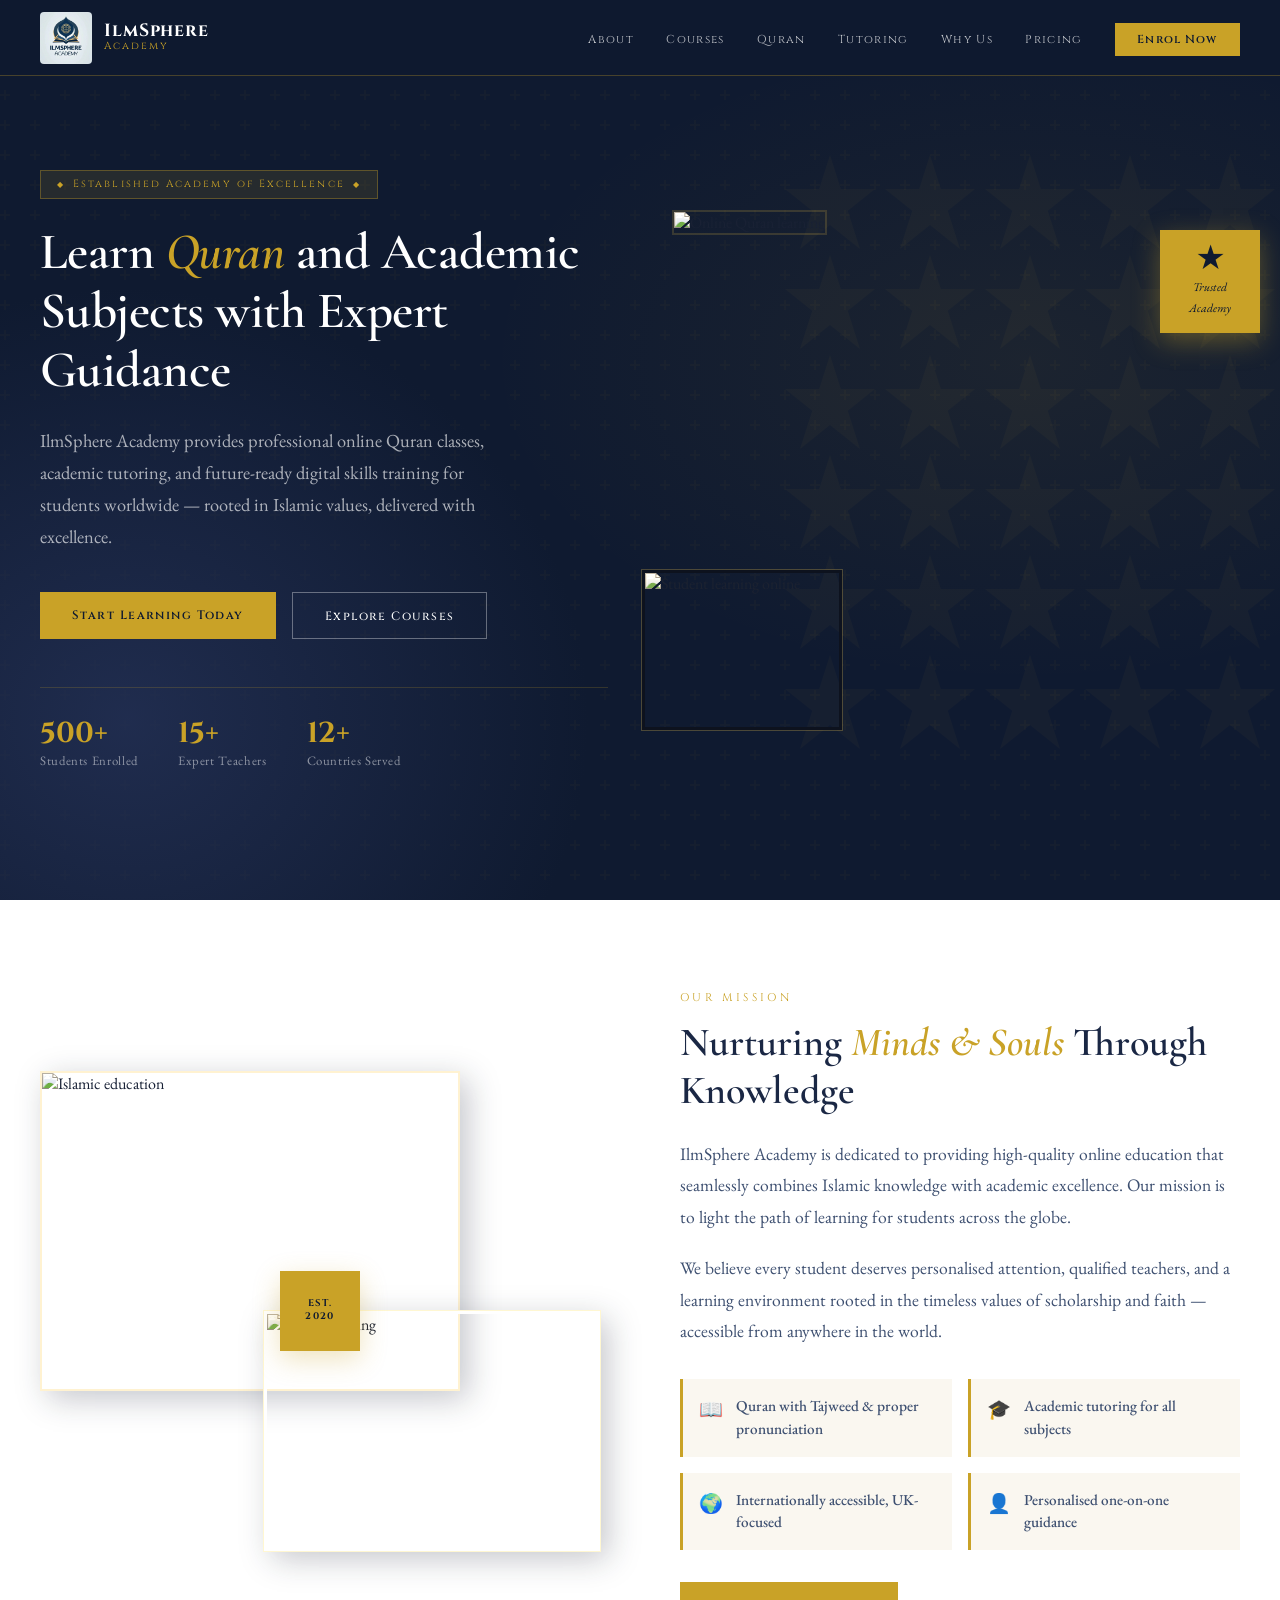
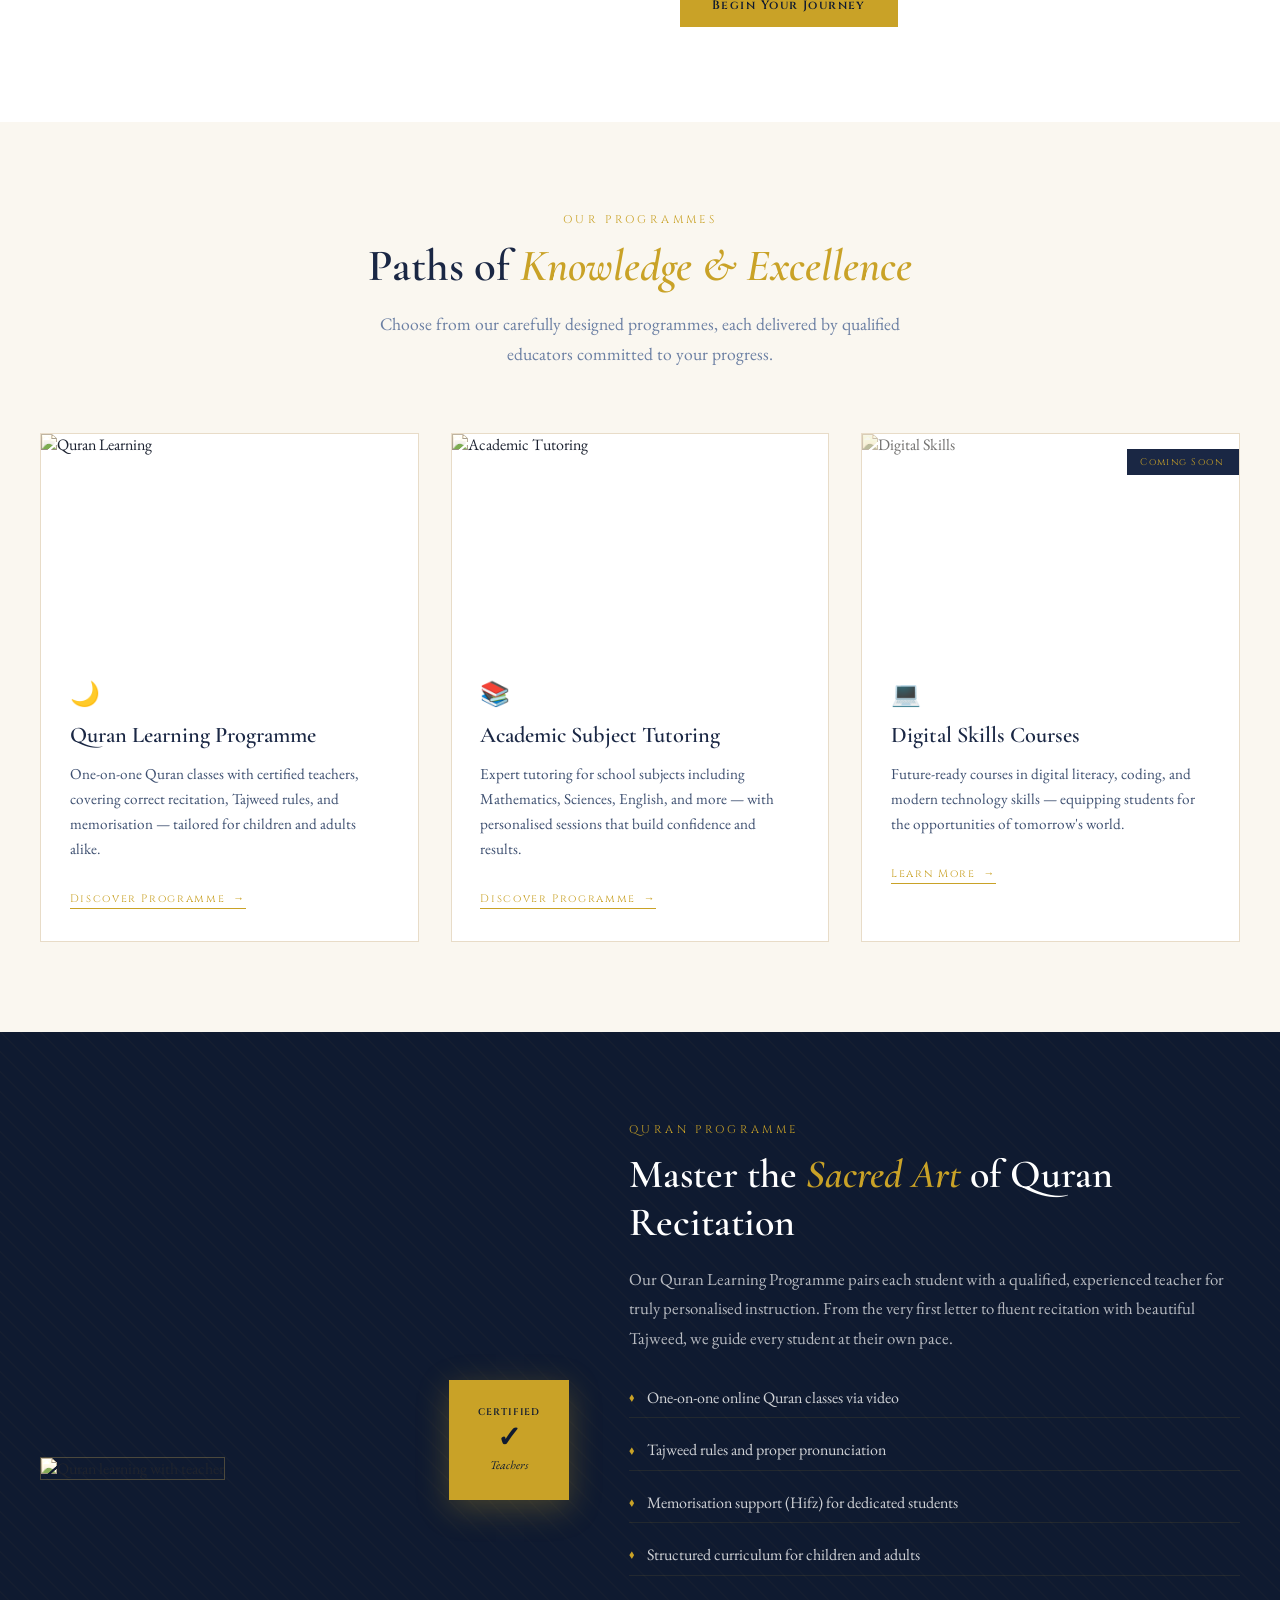
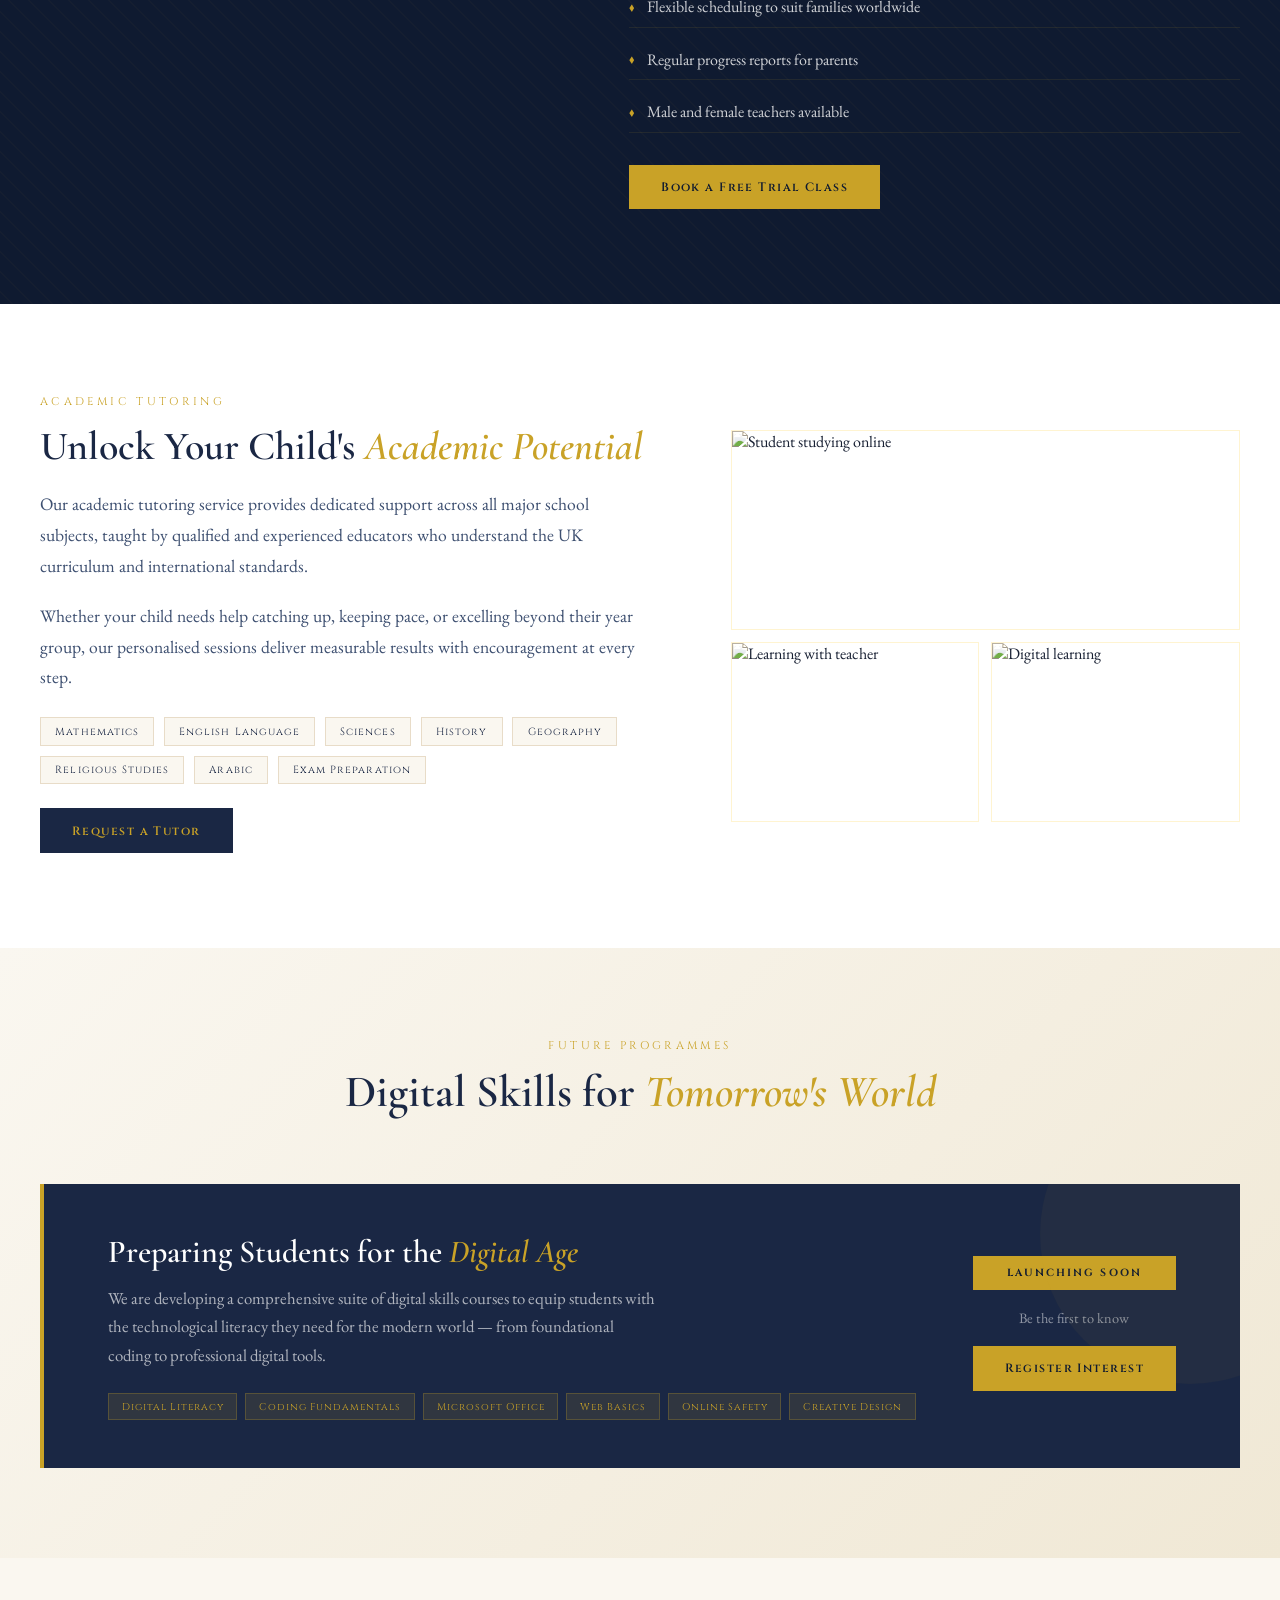
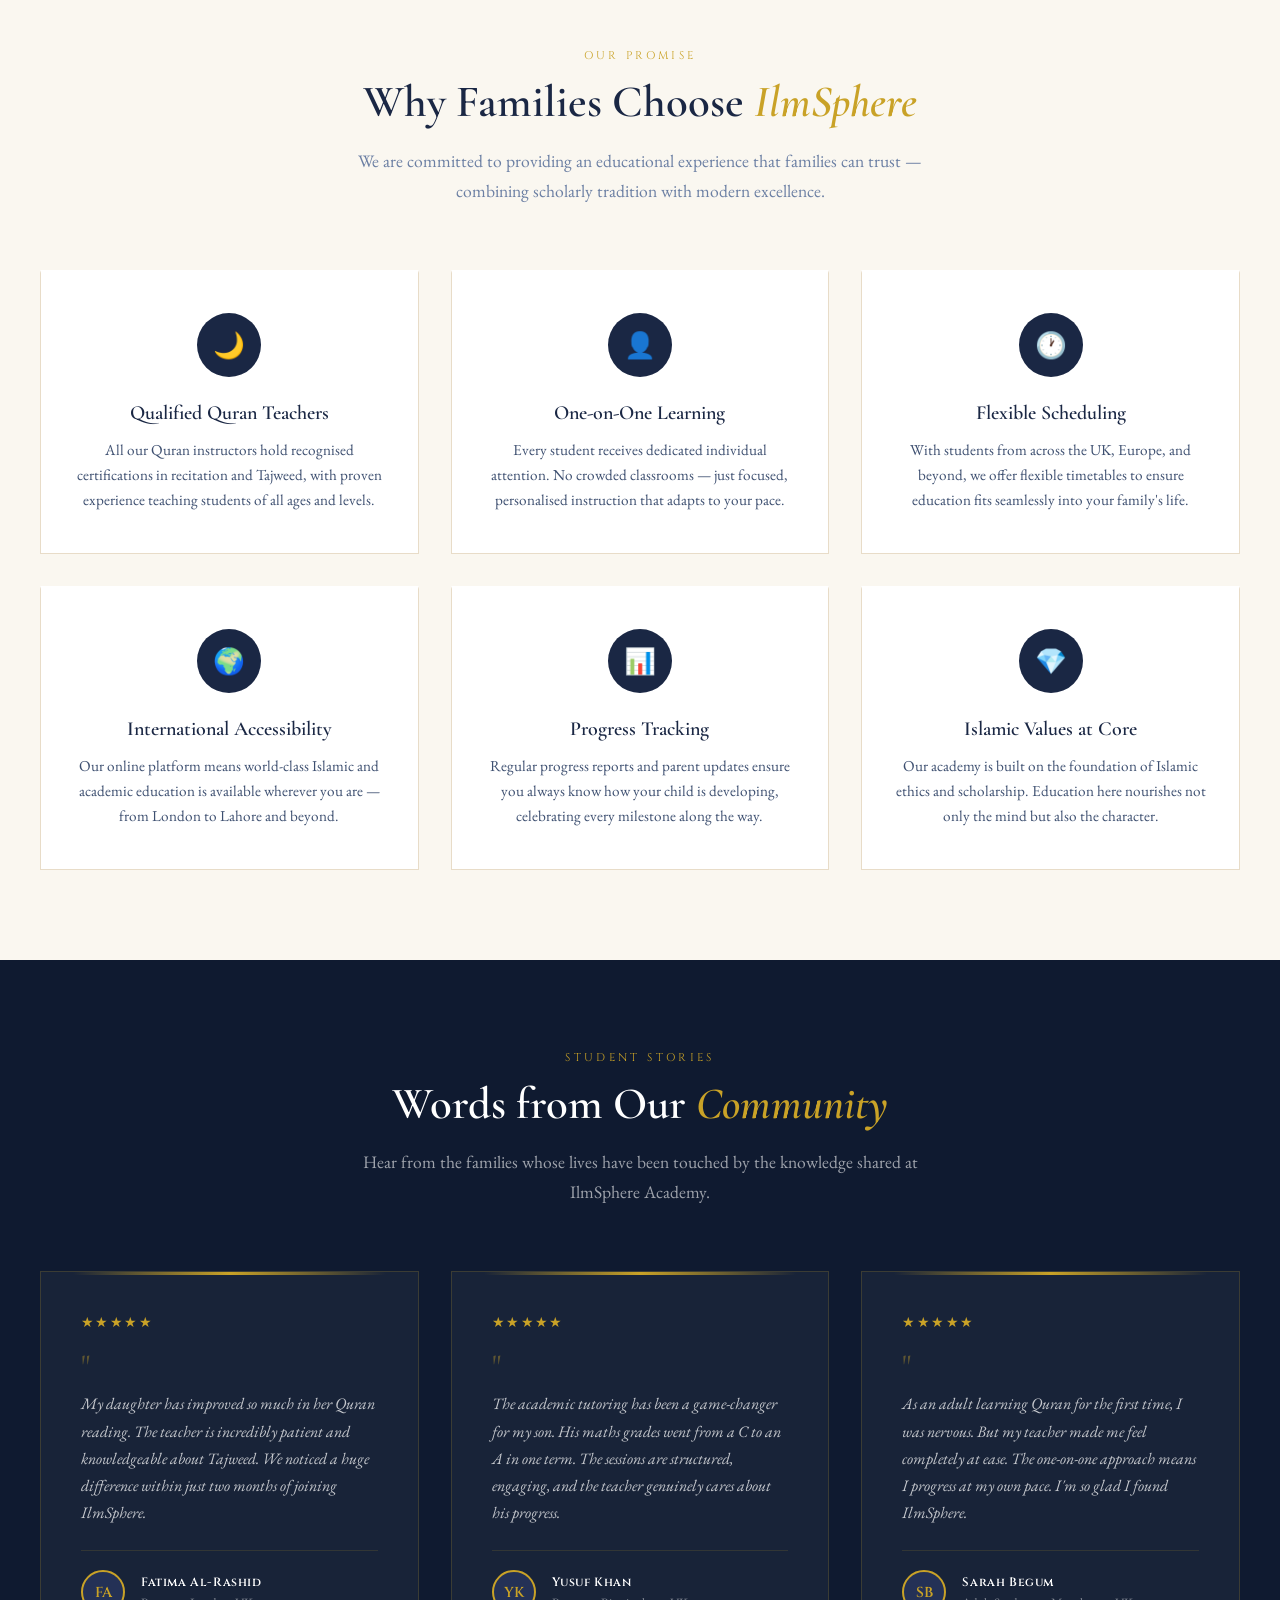
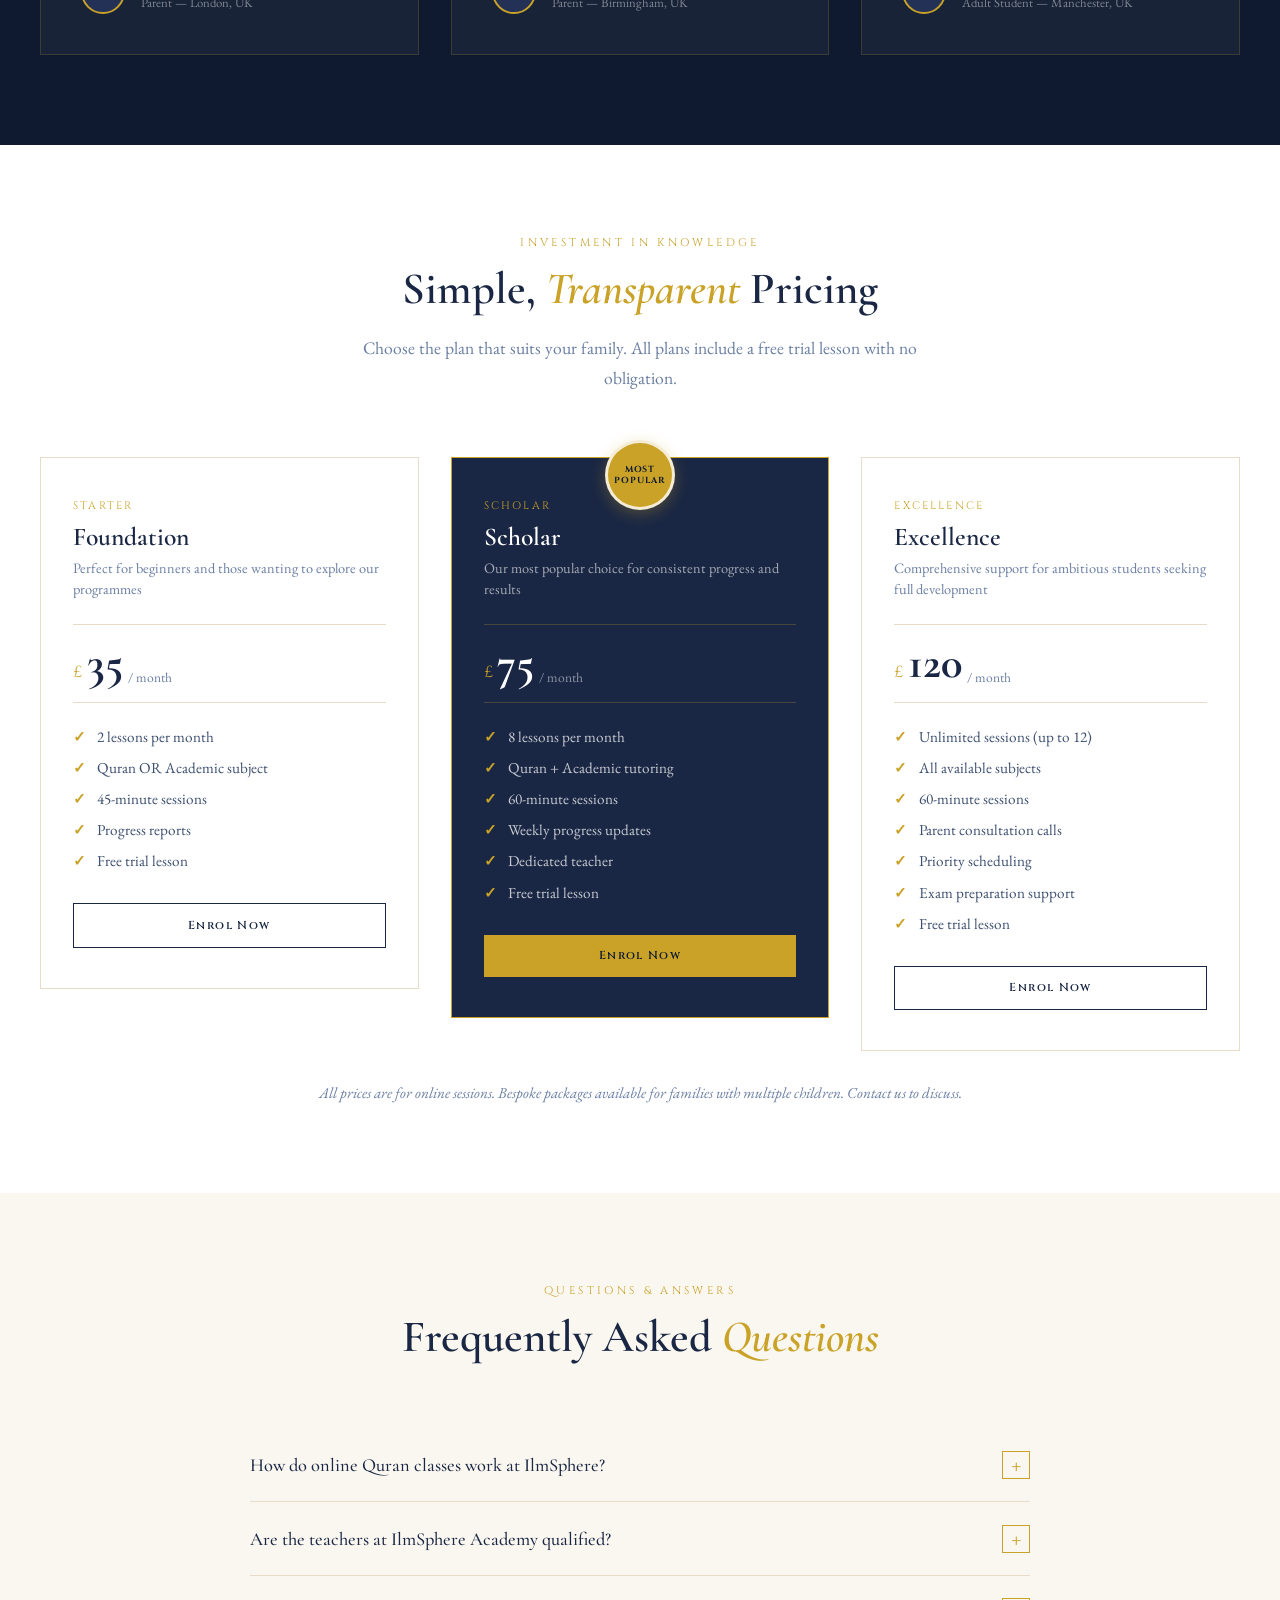
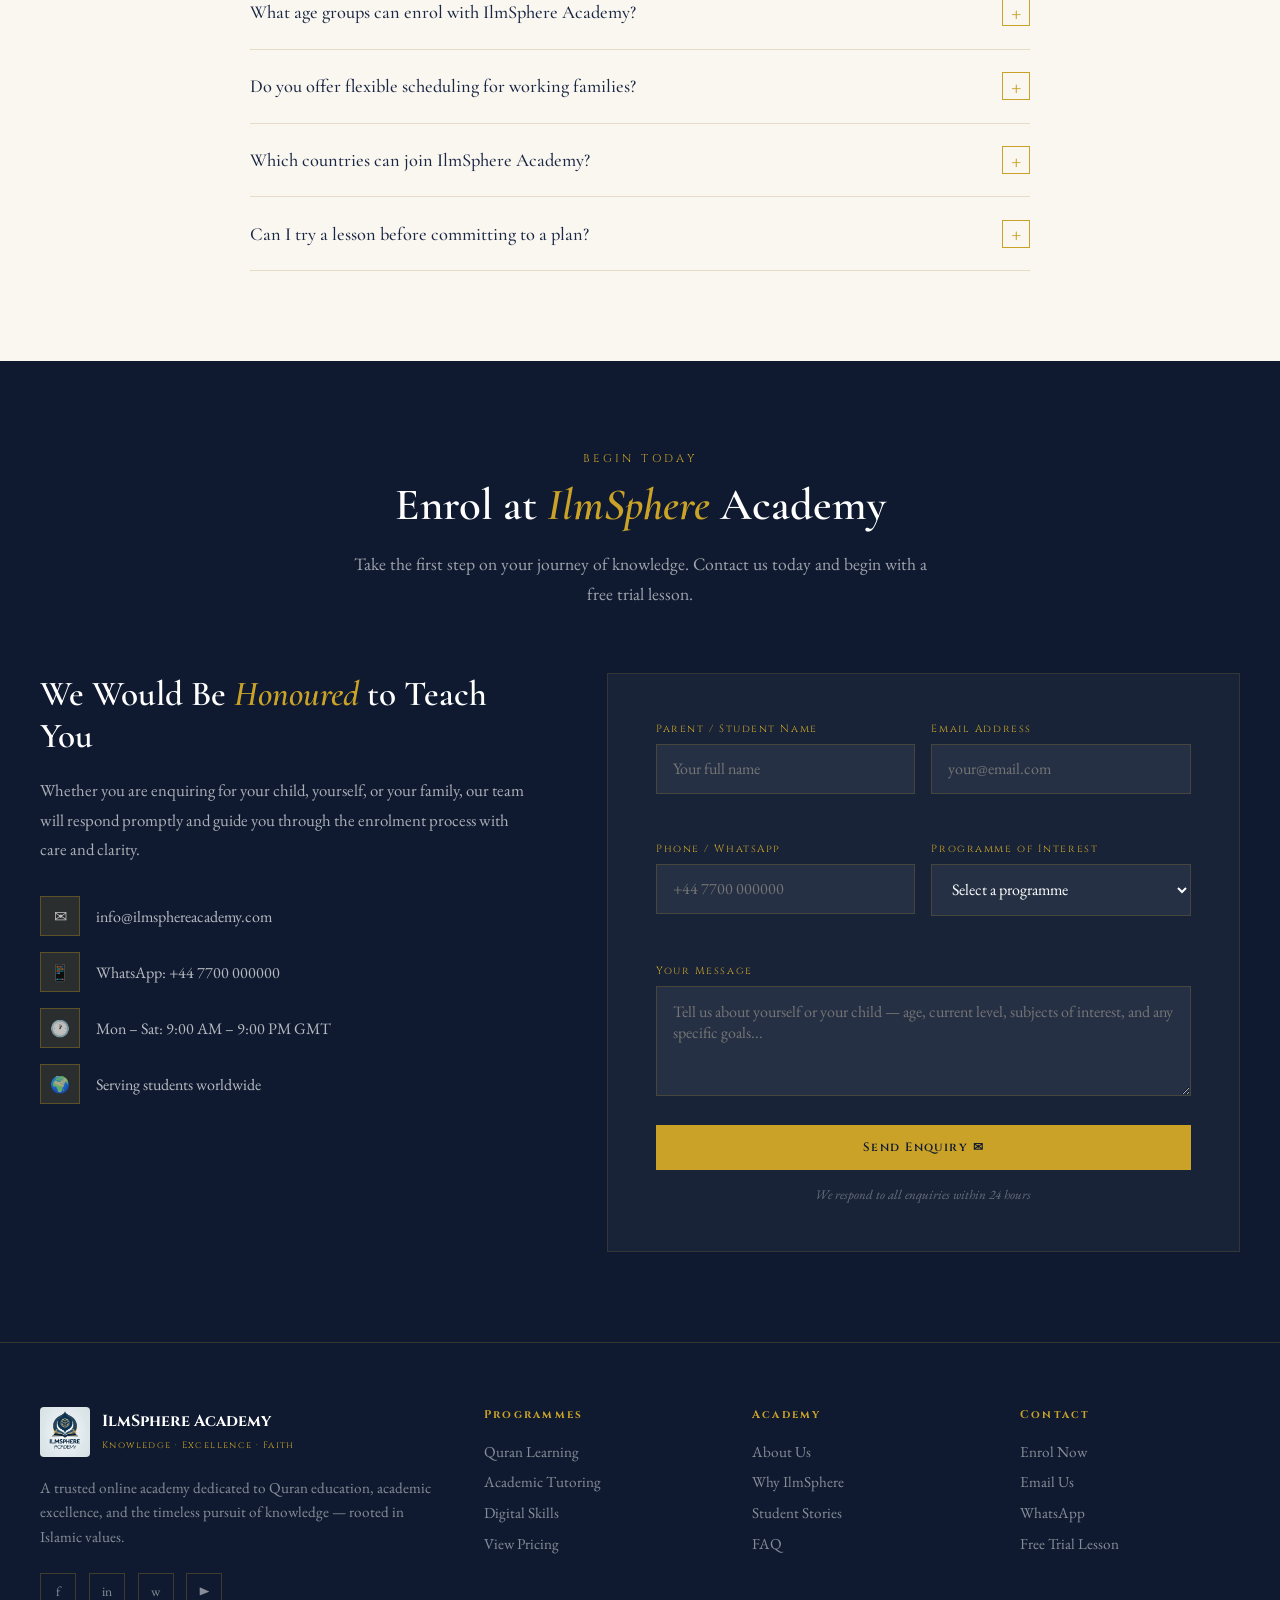
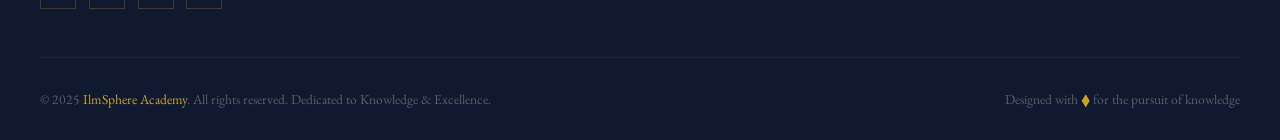
==== index.html @ 6cee6117 "Add files via upload" ====
<!DOCTYPE html>
<html lang="en">
<head>
<meta charset="UTF-8">
<meta name="viewport" content="width=device-width, initial-scale=1.0">
<title>IlmSphere Academy - Learn Quran & Academic Subjects Online</title>
<link rel="preconnect" href="https://fonts.googleapis.com">
<link href="https://fonts.googleapis.com/css2?family=Cormorant+Garamond:ital,wght@0,300;0,400;0,500;0,600;0,700;1,400;1,600&family=Cinzel:wght@400;500;600;700;900&family=EB+Garamond:ital,wght@0,400;0,500;0,600;1,400&display=swap" rel="stylesheet">
<style>
  :root {
    --navy: #1a2744;
    --navy-deep: #0f1a30;
    --navy-mid: #243156;
    --gold: #c9a227;
    --gold-light: #e8c84a;
    --gold-pale: #f5e9c0;
    --cream: #faf7f0;
    --cream-dark: #f0e8d5;
    --parchment: #e8dcc8;
    --text-dark: #1a2744;
    --text-mid: #3d4f70;
    --text-light: #6b7fa3;
    --white: #ffffff;
    --shadow-gold: rgba(201, 162, 39, 0.3);
    --shadow-navy: rgba(26, 39, 68, 0.25);
  }

  * { margin: 0; padding: 0; box-sizing: border-box; }

  html { scroll-behavior: smooth; }

  body {
    font-family: 'EB Garamond', Georgia, serif;
    background: var(--cream);
    color: var(--text-dark);
    overflow-x: hidden;
  }

  /* ===== ORNAMENTAL DIVIDERS ===== */
  .ornament {
    text-align: center;
    color: var(--gold);
    font-size: 1.4rem;
    letter-spacing: 0.5rem;
    margin: 1rem 0;
    opacity: 0.8;
  }
  .ornament::before, .ornament::after {
    content: '';
    display: inline-block;
    width: 60px;
    height: 1px;
    background: var(--gold);
    vertical-align: middle;
    margin: 0 1rem;
    opacity: 0.6;
  }

  .section-divider {
    width: 100%;
    height: 2px;
    background: linear-gradient(90deg, transparent, var(--gold), transparent);
    margin: 0;
  }

  /* ===== NAVIGATION ===== */
  nav {
    position: fixed;
    top: 0; left: 0; right: 0;
    z-index: 1000;
    background: rgba(15, 26, 48, 0.97);
    backdrop-filter: blur(12px);
    border-bottom: 1px solid rgba(201, 162, 39, 0.3);
    padding: 0 2rem;
    transition: all 0.3s ease;
  }

  .nav-inner {
    max-width: 1200px;
    margin: 0 auto;
    display: flex;
    align-items: center;
    justify-content: space-between;
    height: 75px;
  }

  .nav-logo {
    display: flex;
    align-items: center;
    gap: 12px;
    text-decoration: none;
  }

  .nav-logo img {
    height: 52px;
    width: 52px;
    object-fit: contain;
    border-radius: 4px;
  }

  .nav-logo-text {
    display: flex;
    flex-direction: column;
    line-height: 1.1;
  }

  .nav-logo-text .brand-name {
    font-family: 'Cinzel', serif;
    font-weight: 700;
    font-size: 1.1rem;
    color: var(--white);
    letter-spacing: 0.05em;
  }

  .nav-logo-text .brand-sub {
    font-family: 'Cinzel', serif;
    font-size: 0.65rem;
    color: var(--gold);
    letter-spacing: 0.2em;
    font-weight: 400;
  }

  .nav-links {
    display: flex;
    align-items: center;
    gap: 2rem;
    list-style: none;
  }

  .nav-links a {
    font-family: 'Cinzel', serif;
    font-size: 0.72rem;
    letter-spacing: 0.12em;
    color: rgba(255,255,255,0.75);
    text-decoration: none;
    transition: color 0.3s;
    font-weight: 400;
  }

  .nav-links a:hover { color: var(--gold); }

  .nav-cta {
    background: var(--gold) !important;
    color: var(--navy-deep) !important;
    padding: 0.55rem 1.4rem !important;
    font-weight: 600 !important;
    letter-spacing: 0.1em !important;
    transition: background 0.3s, transform 0.2s !important;
  }
  .nav-cta:hover { background: var(--gold-light) !important; transform: translateY(-1px); }

  .hamburger {
    display: none;
    flex-direction: column;
    cursor: pointer;
    gap: 5px;
  }
  .hamburger span {
    display: block;
    width: 24px;
    height: 2px;
    background: var(--gold);
    transition: all 0.3s;
  }

  /* ===== HERO ===== */
  #hero {
    min-height: 100vh;
    background: var(--navy-deep);
    display: flex;
    align-items: center;
    position: relative;
    overflow: hidden;
    padding: 100px 2rem 60px;
  }

  .hero-bg {
    position: absolute;
    inset: 0;
    background:
      radial-gradient(ellipse 70% 60% at 80% 40%, rgba(201,162,39,0.07) 0%, transparent 60%),
      radial-gradient(ellipse 60% 80% at 10% 80%, rgba(36,49,86,0.8) 0%, transparent 60%),
      url("data:image/svg+xml,%3Csvg width='60' height='60' viewBox='0 0 60 60' xmlns='http://www.w3.org/2000/svg'%3E%3Cg fill='none' fill-rule='evenodd'%3E%3Cg fill='%23c9a227' fill-opacity='0.03'%3E%3Cpath d='M36 34v-4h-2v4h-4v2h4v4h2v-4h4v-2h-4zm0-30V0h-2v4h-4v2h4v4h2V6h4V4h-4zM6 34v-4H4v4H0v2h4v4h2v-4h4v-2H6zM6 4V0H4v4H0v2h4v4h2V6h4V4H6z'/%3E%3C/g%3E%3C/g%3E%3C/svg%3E");
  }

  /* Islamic geometric pattern overlay */
  .hero-pattern {
    position: absolute;
    right: -100px;
    top: 50%;
    transform: translateY(-50%);
    width: 600px;
    height: 600px;
    opacity: 0.04;
    background-image: url("data:image/svg+xml,%3Csvg xmlns='http://www.w3.org/2000/svg' viewBox='0 0 200 200'%3E%3Cpolygon fill='%23c9a227' points='100,10 40,198 190,78 10,78 160,198'/%3E%3C/svg%3E");
    background-size: 100px 100px;
  }

  .hero-content {
    max-width: 1200px;
    margin: 0 auto;
    position: relative;
    z-index: 2;
    display: grid;
    grid-template-columns: 1fr 1fr;
    gap: 4rem;
    align-items: center;
    width: 100%;
  }

  .hero-text {}

  .hero-badge {
    display: inline-flex;
    align-items: center;
    gap: 0.5rem;
    background: rgba(201, 162, 39, 0.12);
    border: 1px solid rgba(201, 162, 39, 0.35);
    padding: 0.4rem 1rem;
    margin-bottom: 1.5rem;
    font-family: 'Cinzel', serif;
    font-size: 0.65rem;
    letter-spacing: 0.2em;
    color: var(--gold);
  }

  .hero-badge::before { content: '◆'; font-size: 0.5rem; }
  .hero-badge::after { content: '◆'; font-size: 0.5rem; }

  .hero-title {
    font-family: 'Cormorant Garamond', serif;
    font-size: clamp(2.5rem, 4vw, 4rem);
    font-weight: 600;
    color: var(--white);
    line-height: 1.15;
    margin-bottom: 1.5rem;
    letter-spacing: -0.01em;
  }

  .hero-title em {
    font-style: italic;
    color: var(--gold);
  }

  .hero-subtitle {
    font-size: 1.15rem;
    color: rgba(255,255,255,0.65);
    line-height: 1.75;
    margin-bottom: 2.5rem;
    max-width: 480px;
    font-weight: 400;
  }

  .hero-actions {
    display: flex;
    gap: 1rem;
    flex-wrap: wrap;
  }

  .btn-primary {
    background: var(--gold);
    color: var(--navy-deep);
    padding: 0.9rem 2rem;
    font-family: 'Cinzel', serif;
    font-size: 0.75rem;
    font-weight: 600;
    letter-spacing: 0.12em;
    border: none;
    cursor: pointer;
    text-decoration: none;
    display: inline-block;
    transition: all 0.3s;
    position: relative;
    overflow: hidden;
  }

  .btn-primary::before {
    content: '';
    position: absolute;
    inset: 0;
    background: linear-gradient(135deg, rgba(255,255,255,0.2), transparent);
    opacity: 0;
    transition: opacity 0.3s;
  }

  .btn-primary:hover { background: var(--gold-light); transform: translateY(-2px); box-shadow: 0 8px 25px rgba(201,162,39,0.4); }
  .btn-primary:hover::before { opacity: 1; }

  .btn-secondary {
    background: transparent;
    color: var(--white);
    padding: 0.9rem 2rem;
    font-family: 'Cinzel', serif;
    font-size: 0.75rem;
    font-weight: 500;
    letter-spacing: 0.12em;
    border: 1px solid rgba(255,255,255,0.35);
    cursor: pointer;
    text-decoration: none;
    display: inline-block;
    transition: all 0.3s;
  }

  .btn-secondary:hover {
    border-color: var(--gold);
    color: var(--gold);
    transform: translateY(-2px);
  }

  .hero-stats {
    display: flex;
    gap: 2.5rem;
    margin-top: 3rem;
    padding-top: 2rem;
    border-top: 1px solid rgba(201,162,39,0.2);
  }

  .stat { text-align: left; }
  .stat-num {
    font-family: 'Cinzel', serif;
    font-size: 1.8rem;
    font-weight: 700;
    color: var(--gold);
    display: block;
    line-height: 1;
  }
  .stat-label {
    font-size: 0.8rem;
    color: rgba(255,255,255,0.5);
    letter-spacing: 0.05em;
    margin-top: 0.3rem;
  }

  .hero-visual {
    position: relative;
    height: 520px;
  }

  .hero-img-main {
    width: 100%;
    height: 380px;
    object-fit: cover;
    filter: sepia(30%) contrast(1.1);
    transition: filter 0.5s;
    border: 2px solid rgba(201,162,39,0.2);
  }

  .hero-img-main:hover { filter: sepia(0%) contrast(1.1); }

  .hero-img-float {
    position: absolute;
    bottom: 0;
    left: -30px;
    width: 200px;
    height: 160px;
    object-fit: cover;
    filter: sepia(40%) contrast(1.1);
    transition: filter 0.5s;
    border: 3px solid var(--navy-deep);
    outline: 1px solid rgba(201,162,39,0.3);
  }

  .hero-img-float:hover { filter: sepia(0%) contrast(1.1); }

  .hero-card-badge {
    position: absolute;
    top: 20px;
    right: -20px;
    background: var(--gold);
    color: var(--navy-deep);
    padding: 1rem;
    text-align: center;
    width: 100px;
    box-shadow: 0 8px 25px rgba(201,162,39,0.4);
  }

  .hero-card-badge .badge-num {
    font-family: 'Cinzel', serif;
    font-size: 1.8rem;
    font-weight: 700;
    display: block;
    line-height: 1;
  }

  .hero-card-badge .badge-text {
    font-family: 'EB Garamond', serif;
    font-size: 0.75rem;
    font-style: italic;
  }

  /* ===== SECTIONS GENERAL ===== */
  section { padding: 90px 2rem; }

  .container { max-width: 1200px; margin: 0 auto; }

  .section-header {
    text-align: center;
    margin-bottom: 4rem;
  }

  .section-eyebrow {
    font-family: 'Cinzel', serif;
    font-size: 0.7rem;
    letter-spacing: 0.3em;
    color: var(--gold);
    text-transform: uppercase;
    display: block;
    margin-bottom: 0.8rem;
  }

  .section-title {
    font-family: 'Cormorant Garamond', serif;
    font-size: clamp(2rem, 3.5vw, 3rem);
    font-weight: 600;
    color: var(--navy);
    line-height: 1.2;
    margin-bottom: 1rem;
  }

  .section-title em { font-style: italic; color: var(--gold); }

  .section-subtitle {
    font-size: 1.1rem;
    color: var(--text-light);
    max-width: 580px;
    margin: 0 auto;
    line-height: 1.7;
  }

  /* ===== ABOUT ===== */
  #about { background: var(--white); }

  .about-grid {
    display: grid;
    grid-template-columns: 1fr 1fr;
    gap: 5rem;
    align-items: center;
  }

  .about-img-stack { position: relative; height: 480px; }

  .about-img-1 {
    position: absolute;
    top: 0; left: 0;
    width: 75%;
    height: 320px;
    object-fit: cover;
    filter: sepia(25%) contrast(1.1);
    transition: filter 0.5s;
    border: 2px solid var(--parchment);
    box-shadow: 8px 8px 30px var(--shadow-navy);
  }

  .about-img-1:hover { filter: sepia(0%) contrast(1.1); }

  .about-img-2 {
    position: absolute;
    bottom: 0; right: 0;
    width: 60%;
    height: 240px;
    object-fit: cover;
    filter: sepia(35%) contrast(1.1);
    transition: filter 0.5s;
    border: 3px solid var(--white);
    outline: 1px solid var(--parchment);
    box-shadow: 8px 8px 30px var(--shadow-navy);
  }

  .about-img-2:hover { filter: sepia(0%) contrast(1.1); }

  .about-ornament {
    position: absolute;
    top: 50%;
    left: 50%;
    transform: translate(-50%, -50%);
    width: 80px;
    height: 80px;
    background: var(--gold);
    display: flex;
    align-items: center;
    justify-content: center;
    font-family: 'Cinzel', serif;
    font-size: 0.6rem;
    letter-spacing: 0.15em;
    color: var(--navy-deep);
    font-weight: 700;
    text-align: center;
    box-shadow: 0 8px 25px var(--shadow-gold);
    z-index: 2;
    padding: 1rem;
    line-height: 1.3;
  }

  .about-text {}

  .about-text h2 {
    font-family: 'Cormorant Garamond', serif;
    font-size: 2.5rem;
    font-weight: 600;
    color: var(--navy);
    line-height: 1.2;
    margin-bottom: 1.5rem;
  }

  .about-text h2 em { font-style: italic; color: var(--gold); }

  .about-text p {
    font-size: 1.1rem;
    color: var(--text-mid);
    line-height: 1.8;
    margin-bottom: 1.2rem;
  }

  .about-features {
    margin: 2rem 0;
    display: grid;
    grid-template-columns: 1fr 1fr;
    gap: 1rem;
  }

  .about-feature {
    display: flex;
    align-items: flex-start;
    gap: 0.8rem;
    padding: 1rem;
    background: var(--cream);
    border-left: 3px solid var(--gold);
  }

  .about-feature-icon {
    font-size: 1.2rem;
    flex-shrink: 0;
    margin-top: 2px;
  }

  .about-feature-text {
    font-size: 0.95rem;
    color: var(--text-mid);
    line-height: 1.5;
    font-weight: 500;
  }

  /* ===== COURSES ===== */
  #courses { background: var(--cream); }

  .courses-grid {
    display: grid;
    grid-template-columns: repeat(3, 1fr);
    gap: 2rem;
  }

  .course-card {
    background: var(--white);
    border: 1px solid var(--parchment);
    overflow: hidden;
    transition: transform 0.3s, box-shadow 0.3s;
    position: relative;
  }

  .course-card:hover {
    transform: translateY(-6px);
    box-shadow: 0 20px 50px var(--shadow-navy);
  }

  .course-img-wrap {
    height: 220px;
    overflow: hidden;
    position: relative;
  }

  .course-img-wrap img {
    width: 100%;
    height: 100%;
    object-fit: cover;
    filter: sepia(40%) contrast(1.1);
    transition: filter 0.5s, transform 0.5s;
  }

  .course-card:hover .course-img-wrap img {
    filter: sepia(0%) contrast(1.1);
    transform: scale(1.05);
  }

  /* Arch-top effect */
  .course-img-wrap::after {
    content: '';
    position: absolute;
    bottom: 0; left: 0; right: 0;
    height: 40px;
    background: var(--white);
    clip-path: ellipse(55% 100% at 50% 100%);
  }

  .course-card.coming-soon .course-img-wrap img { filter: sepia(80%) contrast(0.9) opacity(0.7); }

  .coming-soon-tag {
    position: absolute;
    top: 15px;
    right: 0;
    background: var(--navy);
    color: var(--gold);
    font-family: 'Cinzel', serif;
    font-size: 0.6rem;
    letter-spacing: 0.15em;
    padding: 0.4rem 1rem 0.4rem 0.8rem;
    z-index: 5;
  }

  .course-body {
    padding: 1.5rem 1.8rem 2rem;
  }

  .course-icon {
    font-size: 1.5rem;
    margin-bottom: 0.8rem;
    display: block;
  }

  .course-title {
    font-family: 'Cormorant Garamond', serif;
    font-size: 1.4rem;
    font-weight: 600;
    color: var(--navy);
    margin-bottom: 0.8rem;
    line-height: 1.2;
  }

  .course-desc {
    font-size: 0.95rem;
    color: var(--text-mid);
    line-height: 1.65;
    margin-bottom: 1.5rem;
  }

  .course-link {
    font-family: 'Cinzel', serif;
    font-size: 0.68rem;
    letter-spacing: 0.15em;
    color: var(--gold);
    text-decoration: none;
    display: inline-flex;
    align-items: center;
    gap: 0.5rem;
    border-bottom: 1px solid var(--gold);
    padding-bottom: 2px;
    transition: gap 0.3s;
  }

  .course-link:hover { gap: 0.8rem; }
  .course-link::after { content: '→'; }

  /* ===== QURAN PROGRAM ===== */
  #quran { background: var(--navy-deep); position: relative; overflow: hidden; }

  .quran-bg-pattern {
    position: absolute;
    inset: 0;
    opacity: 0.03;
    background-image: repeating-linear-gradient(
      45deg,
      var(--gold) 0,
      var(--gold) 1px,
      transparent 0,
      transparent 50%
    );
    background-size: 20px 20px;
  }

  .quran-grid {
    display: grid;
    grid-template-columns: 1fr 1.2fr;
    gap: 5rem;
    align-items: center;
    position: relative;
    z-index: 2;
  }

  .quran-visual { position: relative; }

  .quran-img {
    width: 100%;
    height: 420px;
    object-fit: cover;
    filter: sepia(50%) contrast(1.1);
    transition: filter 0.5s;
    border: 1px solid rgba(201,162,39,0.3);
  }

  .quran-img:hover { filter: sepia(0%) contrast(1.1); }

  .quran-badge-wrap {
    position: absolute;
    bottom: -20px;
    right: -20px;
    background: var(--gold);
    width: 120px;
    height: 120px;
    display: flex;
    flex-direction: column;
    align-items: center;
    justify-content: center;
    text-align: center;
    padding: 1rem;
    box-shadow: 0 8px 30px var(--shadow-gold);
  }

  .quran-badge-wrap .qb-top {
    font-family: 'Cinzel', serif;
    font-size: 0.6rem;
    letter-spacing: 0.1em;
    color: var(--navy-deep);
    font-weight: 600;
  }

  .quran-badge-wrap .qb-main {
    font-family: 'Cormorant Garamond', serif;
    font-size: 1.8rem;
    font-weight: 700;
    color: var(--navy-deep);
    line-height: 1;
    margin: 0.3rem 0;
  }

  .quran-badge-wrap .qb-bot {
    font-family: 'EB Garamond', serif;
    font-size: 0.75rem;
    color: var(--navy-deep);
    font-style: italic;
  }

  .quran-text {}

  .quran-text .section-eyebrow { text-align: left; }

  .quran-text h2 {
    font-family: 'Cormorant Garamond', serif;
    font-size: 2.5rem;
    font-weight: 600;
    color: var(--white);
    line-height: 1.2;
    margin-bottom: 1.2rem;
  }

  .quran-text h2 em { font-style: italic; color: var(--gold); }

  .quran-text p {
    color: rgba(255,255,255,0.7);
    font-size: 1.05rem;
    line-height: 1.75;
    margin-bottom: 1.5rem;
  }

  .quran-features {
    list-style: none;
    margin: 1.5rem 0 2rem;
    display: grid;
    gap: 0.7rem;
  }

  .quran-features li {
    color: rgba(255,255,255,0.8);
    font-size: 1rem;
    display: flex;
    align-items: center;
    gap: 0.8rem;
    padding: 0.6rem 0;
    border-bottom: 1px solid rgba(201,162,39,0.1);
  }

  .quran-features li::before {
    content: '◆';
    color: var(--gold);
    font-size: 0.5rem;
    flex-shrink: 0;
  }

  /* ===== ACADEMIC ===== */
  #academic { background: var(--white); }

  .academic-grid {
    display: grid;
    grid-template-columns: 1.2fr 1fr;
    gap: 5rem;
    align-items: center;
  }

  .academic-text {}

  .academic-text h2 {
    font-family: 'Cormorant Garamond', serif;
    font-size: 2.5rem;
    font-weight: 600;
    color: var(--navy);
    line-height: 1.2;
    margin-bottom: 1.2rem;
  }

  .academic-text h2 em { color: var(--gold); font-style: italic; }

  .academic-text p {
    color: var(--text-mid);
    font-size: 1.1rem;
    line-height: 1.75;
    margin-bottom: 1.2rem;
  }

  .academic-subjects {
    display: flex;
    flex-wrap: wrap;
    gap: 0.6rem;
    margin: 1.5rem 0;
  }

  .subject-tag {
    background: var(--cream);
    border: 1px solid var(--parchment);
    color: var(--navy);
    font-family: 'Cinzel', serif;
    font-size: 0.65rem;
    letter-spacing: 0.1em;
    padding: 0.4rem 0.9rem;
    transition: all 0.3s;
    cursor: default;
  }

  .subject-tag:hover {
    background: var(--navy);
    color: var(--gold);
    border-color: var(--navy);
  }

  .academic-visual { position: relative; }

  .academic-img-grid {
    display: grid;
    grid-template-columns: 1fr 1fr;
    gap: 12px;
  }

  .academic-img-grid img {
    width: 100%;
    height: 180px;
    object-fit: cover;
    filter: sepia(30%) contrast(1.1);
    transition: filter 0.5s;
    border: 1px solid var(--parchment);
  }

  .academic-img-grid img:hover { filter: sepia(0%) contrast(1.1); }
  .academic-img-grid img:first-child { grid-column: 1 / -1; height: 200px; }

  /* ===== DIGITAL SKILLS ===== */
  #digital {
    background: linear-gradient(135deg, var(--cream) 0%, var(--cream-dark) 100%);
    position: relative;
  }

  .digital-banner {
    background: var(--navy);
    padding: 3rem 4rem;
    display: grid;
    grid-template-columns: 1fr auto;
    gap: 3rem;
    align-items: center;
    border-left: 4px solid var(--gold);
    position: relative;
    overflow: hidden;
  }

  .digital-banner::before {
    content: '';
    position: absolute;
    right: -100px;
    top: -100px;
    width: 300px;
    height: 300px;
    border-radius: 50%;
    background: rgba(201,162,39,0.05);
  }

  .digital-banner h3 {
    font-family: 'Cormorant Garamond', serif;
    font-size: 2rem;
    font-weight: 600;
    color: var(--white);
    margin-bottom: 0.8rem;
  }

  .digital-banner h3 em { color: var(--gold); font-style: italic; }

  .digital-banner p {
    color: rgba(255,255,255,0.65);
    font-size: 1.05rem;
    line-height: 1.7;
    max-width: 550px;
  }

  .digital-skills-list {
    display: flex;
    flex-wrap: wrap;
    gap: 0.5rem;
    margin-top: 1.5rem;
  }

  .digital-skill {
    background: rgba(201,162,39,0.12);
    border: 1px solid rgba(201,162,39,0.25);
    color: var(--gold);
    font-family: 'Cinzel', serif;
    font-size: 0.62rem;
    letter-spacing: 0.1em;
    padding: 0.35rem 0.8rem;
  }

  .digital-cta { flex-shrink: 0; text-align: center; }

  .coming-badge {
    display: inline-block;
    background: var(--gold);
    color: var(--navy-deep);
    font-family: 'Cinzel', serif;
    font-size: 0.65rem;
    font-weight: 700;
    letter-spacing: 0.2em;
    padding: 0.6rem 1.5rem;
    margin-bottom: 1rem;
    display: block;
    animation: pulse-badge 2s ease-in-out infinite;
  }

  @keyframes pulse-badge {
    0%, 100% { opacity: 1; }
    50% { opacity: 0.7; }
  }

  /* ===== WHY CHOOSE US ===== */
  #why { background: var(--cream); }

  .why-grid {
    display: grid;
    grid-template-columns: repeat(3, 1fr);
    gap: 2rem;
    margin-top: 1rem;
  }

  .why-card {
    background: var(--white);
    padding: 2.5rem 2rem;
    border: 1px solid var(--parchment);
    border-top: 3px solid transparent;
    transition: all 0.3s;
    text-align: center;
  }

  .why-card:hover {
    border-top-color: var(--gold);
    transform: translateY(-4px);
    box-shadow: 0 15px 40px var(--shadow-navy);
  }

  .why-icon {
    width: 64px;
    height: 64px;
    background: var(--navy);
    border-radius: 50%;
    display: flex;
    align-items: center;
    justify-content: center;
    font-size: 1.6rem;
    margin: 0 auto 1.5rem;
    transition: background 0.3s;
  }

  .why-card:hover .why-icon { background: var(--gold); }

  .why-title {
    font-family: 'Cormorant Garamond', serif;
    font-size: 1.25rem;
    font-weight: 600;
    color: var(--navy);
    margin-bottom: 0.8rem;
  }

  .why-desc {
    font-size: 0.95rem;
    color: var(--text-mid);
    line-height: 1.65;
  }

  /* ===== TESTIMONIALS ===== */
  #testimonials { background: var(--navy-deep); }

  .testimonials-grid {
    display: grid;
    grid-template-columns: repeat(3, 1fr);
    gap: 2rem;
  }

  .testimonial-card {
    background: rgba(255,255,255,0.04);
    border: 1px solid rgba(201,162,39,0.2);
    padding: 2.5rem;
    position: relative;
    transition: all 0.3s;
  }

  .testimonial-card:hover {
    background: rgba(255,255,255,0.07);
    border-color: rgba(201,162,39,0.4);
    transform: translateY(-4px);
  }

  /* Certificate-style top border */
  .testimonial-card::before {
    content: '';
    position: absolute;
    top: 0; left: 2rem; right: 2rem;
    height: 3px;
    background: linear-gradient(90deg, transparent, var(--gold), transparent);
  }

  .testimonial-stars {
    color: var(--gold);
    font-size: 0.9rem;
    letter-spacing: 0.1em;
    margin-bottom: 1.2rem;
  }

  .testimonial-quote {
    font-size: 2rem;
    color: var(--gold);
    opacity: 0.4;
    font-family: 'Cormorant Garamond', serif;
    line-height: 1;
    margin-bottom: 0.5rem;
  }

  .testimonial-text {
    font-size: 1rem;
    color: rgba(255,255,255,0.75);
    line-height: 1.7;
    margin-bottom: 1.5rem;
    font-style: italic;
  }

  .testimonial-author {
    display: flex;
    align-items: center;
    gap: 1rem;
    padding-top: 1.2rem;
    border-top: 1px solid rgba(201,162,39,0.15);
  }

  .author-avatar {
    width: 44px;
    height: 44px;
    border-radius: 50%;
    background: var(--navy-mid);
    border: 2px solid var(--gold);
    display: flex;
    align-items: center;
    justify-content: center;
    font-family: 'Cinzel', serif;
    font-size: 0.9rem;
    font-weight: 600;
    color: var(--gold);
    flex-shrink: 0;
  }

  .author-info {}

  .author-name {
    font-family: 'Cinzel', serif;
    font-size: 0.75rem;
    font-weight: 600;
    color: var(--white);
    letter-spacing: 0.05em;
  }

  .author-detail {
    font-size: 0.8rem;
    color: rgba(255,255,255,0.45);
    margin-top: 0.2rem;
  }

  /* ===== PRICING ===== */
  #pricing { background: var(--white); }

  .pricing-grid {
    display: grid;
    grid-template-columns: repeat(3, 1fr);
    gap: 2rem;
    align-items: start;
  }

  .pricing-card {
    border: 1px solid var(--parchment);
    padding: 2.5rem 2rem;
    position: relative;
    transition: all 0.3s;
  }

  .pricing-card:hover {
    transform: translateY(-5px);
    box-shadow: 0 20px 50px var(--shadow-navy);
  }

  .pricing-card.featured {
    background: var(--navy);
    border-color: var(--gold);
    transform: scale(1.03);
  }

  .pricing-card.featured:hover { transform: scale(1.03) translateY(-5px); }

  .wax-seal {
    position: absolute;
    top: -18px;
    left: 50%;
    transform: translateX(-50%);
    width: 70px;
    height: 70px;
    background: var(--gold);
    border-radius: 50%;
    display: flex;
    flex-direction: column;
    align-items: center;
    justify-content: center;
    box-shadow: 0 4px 15px var(--shadow-gold);
    font-family: 'Cinzel', serif;
    font-size: 0.55rem;
    font-weight: 700;
    letter-spacing: 0.1em;
    color: var(--navy-deep);
    text-align: center;
    line-height: 1.2;
    border: 3px solid rgba(255,255,255,0.8);
  }

  .plan-tier {
    font-family: 'Cinzel', serif;
    font-size: 0.68rem;
    letter-spacing: 0.2em;
    color: var(--gold);
    margin-bottom: 0.5rem;
  }

  .pricing-card.featured .plan-tier { color: var(--gold); }

  .plan-name {
    font-family: 'Cormorant Garamond', serif;
    font-size: 1.6rem;
    font-weight: 600;
    color: var(--navy);
    margin-bottom: 0.3rem;
  }

  .pricing-card.featured .plan-name { color: var(--white); }

  .plan-desc {
    font-size: 0.9rem;
    color: var(--text-light);
    margin-bottom: 1.5rem;
    line-height: 1.5;
  }

  .pricing-card.featured .plan-desc { color: rgba(255,255,255,0.6); }

  .plan-price {
    display: flex;
    align-items: baseline;
    gap: 0.3rem;
    margin-bottom: 1.5rem;
    padding: 1rem 0;
    border-top: 1px solid var(--parchment);
    border-bottom: 1px solid var(--parchment);
  }

  .pricing-card.featured .plan-price { border-color: rgba(201,162,39,0.25); }

  .price-currency {
    font-family: 'Cinzel', serif;
    font-size: 1rem;
    color: var(--gold);
  }

  .price-amount {
    font-family: 'Cormorant Garamond', serif;
    font-size: 2.8rem;
    font-weight: 700;
    color: var(--navy);
    line-height: 1;
  }

  .pricing-card.featured .price-amount { color: var(--white); }

  .price-period {
    font-size: 0.85rem;
    color: var(--text-light);
    align-self: flex-end;
  }

  .pricing-card.featured .price-period { color: rgba(255,255,255,0.5); }

  .plan-features {
    list-style: none;
    margin-bottom: 2rem;
    display: grid;
    gap: 0.7rem;
  }

  .plan-features li {
    font-size: 0.95rem;
    color: var(--text-mid);
    display: flex;
    align-items: center;
    gap: 0.7rem;
  }

  .pricing-card.featured .plan-features li { color: rgba(255,255,255,0.75); }

  .plan-features li::before {
    content: '✓';
    color: var(--gold);
    font-weight: 700;
    flex-shrink: 0;
  }

  .btn-plan {
    width: 100%;
    text-align: center;
    padding: 0.85rem;
    font-family: 'Cinzel', serif;
    font-size: 0.72rem;
    font-weight: 600;
    letter-spacing: 0.12em;
    text-decoration: none;
    display: block;
    transition: all 0.3s;
    cursor: pointer;
    border: none;
  }

  .btn-plan-outline {
    background: transparent;
    border: 1px solid var(--navy);
    color: var(--navy);
  }

  .btn-plan-outline:hover {
    background: var(--navy);
    color: var(--gold);
  }

  .btn-plan-gold {
    background: var(--gold);
    color: var(--navy-deep);
  }

  .btn-plan-gold:hover {
    background: var(--gold-light);
    transform: translateY(-2px);
    box-shadow: 0 6px 20px var(--shadow-gold);
  }

  /* ===== FAQ ===== */
  #faq { background: var(--cream); }

  .faq-container { max-width: 780px; margin: 0 auto; }

  .faq-item {
    border-bottom: 1px solid var(--parchment);
    overflow: hidden;
  }

  .faq-question {
    display: flex;
    justify-content: space-between;
    align-items: center;
    padding: 1.4rem 0;
    cursor: pointer;
    gap: 1rem;
    transition: color 0.3s;
  }

  .faq-question:hover .faq-q-text { color: var(--gold); }

  .faq-q-text {
    font-family: 'Cormorant Garamond', serif;
    font-size: 1.15rem;
    font-weight: 500;
    color: var(--navy);
    transition: color 0.3s;
  }

  .faq-icon {
    width: 28px;
    height: 28px;
    border: 1px solid var(--gold);
    display: flex;
    align-items: center;
    justify-content: center;
    flex-shrink: 0;
    color: var(--gold);
    font-size: 1.1rem;
    font-weight: 300;
    transition: transform 0.3s, background 0.3s;
  }

  .faq-item.open .faq-icon {
    transform: rotate(45deg);
    background: var(--gold);
    color: var(--navy-deep);
  }

  .faq-answer {
    max-height: 0;
    overflow: hidden;
    transition: max-height 0.4s ease, padding 0.3s;
  }

  .faq-item.open .faq-answer { max-height: 300px; padding-bottom: 1.2rem; }

  .faq-answer p {
    color: var(--text-mid);
    font-size: 1rem;
    line-height: 1.75;
  }

  /* ===== CONTACT ===== */
  #contact { background: var(--navy-deep); }

  .contact-grid {
    display: grid;
    grid-template-columns: 1fr 1.3fr;
    gap: 5rem;
    align-items: start;
  }

  .contact-info {}

  .contact-info h2 {
    font-family: 'Cormorant Garamond', serif;
    font-size: 2.2rem;
    font-weight: 600;
    color: var(--white);
    line-height: 1.2;
    margin-bottom: 1.2rem;
  }

  .contact-info h2 em { color: var(--gold); font-style: italic; }

  .contact-info p {
    color: rgba(255,255,255,0.65);
    font-size: 1.05rem;
    line-height: 1.75;
    margin-bottom: 2rem;
  }

  .contact-details {
    list-style: none;
    display: grid;
    gap: 1rem;
  }

  .contact-detail {
    display: flex;
    align-items: center;
    gap: 1rem;
    color: rgba(255,255,255,0.7);
    font-size: 1rem;
  }

  .contact-detail-icon {
    width: 40px;
    height: 40px;
    background: rgba(201,162,39,0.15);
    border: 1px solid rgba(201,162,39,0.3);
    display: flex;
    align-items: center;
    justify-content: center;
    font-size: 1rem;
    flex-shrink: 0;
  }

  .contact-form { background: rgba(255,255,255,0.04); padding: 3rem; border: 1px solid rgba(201,162,39,0.15); }

  .form-row { margin-bottom: 1.5rem; }

  .form-row label {
    display: block;
    font-family: 'Cinzel', serif;
    font-size: 0.65rem;
    letter-spacing: 0.15em;
    color: var(--gold);
    margin-bottom: 0.5rem;
  }

  .form-row input,
  .form-row select,
  .form-row textarea {
    width: 100%;
    background: rgba(255,255,255,0.06);
    border: 1px solid rgba(201,162,39,0.2);
    padding: 0.85rem 1rem;
    color: var(--white);
    font-family: 'EB Garamond', serif;
    font-size: 1rem;
    outline: none;
    transition: border-color 0.3s;
  }

  .form-row input:focus,
  .form-row select:focus,
  .form-row textarea:focus { border-color: var(--gold); }

  .form-row textarea { height: 110px; resize: vertical; }

  .form-row select option { background: var(--navy); color: var(--white); }

  .form-grid { display: grid; grid-template-columns: 1fr 1fr; gap: 1rem; margin-bottom: 1.5rem; }

  /* ===== FOOTER ===== */
  footer {
    background: var(--navy-deep);
    border-top: 1px solid rgba(201,162,39,0.2);
    padding: 4rem 2rem 2rem;
  }

  .footer-grid {
    max-width: 1200px;
    margin: 0 auto;
    display: grid;
    grid-template-columns: 1.8fr 1fr 1fr 1fr;
    gap: 3rem;
    padding-bottom: 3rem;
    border-bottom: 1px solid rgba(201,162,39,0.1);
    margin-bottom: 2rem;
  }

  .footer-brand {}

  .footer-logo {
    display: flex;
    align-items: center;
    gap: 12px;
    text-decoration: none;
    margin-bottom: 1.2rem;
  }

  .footer-logo img {
    height: 50px;
    width: 50px;
    object-fit: contain;
    border-radius: 4px;
  }

  .footer-logo-text .brand-name {
    font-family: 'Cinzel', serif;
    font-weight: 700;
    font-size: 1rem;
    color: var(--white);
    display: block;
  }

  .footer-logo-text .brand-sub {
    font-family: 'Cinzel', serif;
    font-size: 0.58rem;
    color: var(--gold);
    letter-spacing: 0.15em;
  }

  .footer-tagline {
    color: rgba(255,255,255,0.5);
    font-size: 0.95rem;
    line-height: 1.6;
    margin-bottom: 1.5rem;
  }

  .social-links {
    display: flex;
    gap: 0.8rem;
  }

  .social-link {
    width: 36px;
    height: 36px;
    border: 1px solid rgba(201,162,39,0.25);
    display: flex;
    align-items: center;
    justify-content: center;
    color: rgba(255,255,255,0.5);
    text-decoration: none;
    font-size: 0.85rem;
    transition: all 0.3s;
  }

  .social-link:hover {
    background: var(--gold);
    color: var(--navy-deep);
    border-color: var(--gold);
  }

  .footer-col h4 {
    font-family: 'Cinzel', serif;
    font-size: 0.7rem;
    letter-spacing: 0.2em;
    color: var(--gold);
    margin-bottom: 1.2rem;
  }

  .footer-links {
    list-style: none;
    display: grid;
    gap: 0.6rem;
  }

  .footer-links a {
    color: rgba(255,255,255,0.5);
    text-decoration: none;
    font-size: 0.95rem;
    transition: color 0.3s;
  }

  .footer-links a:hover { color: var(--gold); }

  .footer-bottom {
    max-width: 1200px;
    margin: 0 auto;
    display: flex;
    justify-content: space-between;
    align-items: center;
    flex-wrap: wrap;
    gap: 1rem;
  }

  .footer-copy {
    color: rgba(255,255,255,0.3);
    font-size: 0.85rem;
  }

  .footer-copy em { color: var(--gold); font-style: normal; }

  /* ===== MOBILE NAV ===== */
  .mobile-menu {
    display: none;
    position: fixed;
    inset: 0;
    background: var(--navy-deep);
    z-index: 999;
    flex-direction: column;
    align-items: center;
    justify-content: center;
    gap: 2rem;
  }

  .mobile-menu.open { display: flex; }

  .mobile-menu a {
    font-family: 'Cinzel', serif;
    font-size: 1.2rem;
    letter-spacing: 0.15em;
    color: rgba(255,255,255,0.7);
    text-decoration: none;
    padding: 0.5rem;
    transition: color 0.3s;
  }

  .mobile-menu a:hover { color: var(--gold); }

  .mobile-close {
    position: absolute;
    top: 2rem;
    right: 2rem;
    background: none;
    border: none;
    color: var(--gold);
    font-size: 1.8rem;
    cursor: pointer;
  }

  /* ===== SCROLL ANIMATIONS ===== */
  .fade-up {
    opacity: 0;
    transform: translateY(30px);
    transition: opacity 0.7s ease, transform 0.7s ease;
  }

  .fade-up.visible {
    opacity: 1;
    transform: translateY(0);
  }

  /* ===== RESPONSIVE ===== */
  @media (max-width: 1024px) {
    .hero-content { grid-template-columns: 1fr; gap: 3rem; }
    .hero-visual { height: 350px; }
    .about-grid, .quran-grid, .academic-grid, .contact-grid { grid-template-columns: 1fr; gap: 3rem; }
    .about-img-stack { height: 350px; }
    .courses-grid, .why-grid, .testimonials-grid, .pricing-grid { grid-template-columns: 1fr 1fr; }
    .footer-grid { grid-template-columns: 1fr 1fr; }
    .digital-banner { grid-template-columns: 1fr; }
  }

  @media (max-width: 768px) {
    .nav-links { display: none; }
    .hamburger { display: flex; }
    section { padding: 60px 1.5rem; }
    .courses-grid, .why-grid, .testimonials-grid, .pricing-grid { grid-template-columns: 1fr; }
    .pricing-card.featured { transform: scale(1); }
    .form-grid { grid-template-columns: 1fr; }
    .footer-grid { grid-template-columns: 1fr; }
    .footer-bottom { flex-direction: column; text-align: center; }
    .hero-stats { gap: 1.5rem; flex-wrap: wrap; }
    .about-features { grid-template-columns: 1fr; }
  }
</style>
</head>
<body>

<!-- NAVIGATION -->
<nav id="navbar">
  <div class="nav-inner">
    <a href="#hero" class="nav-logo">
      <img src="[data-uri]" alt="IlmSphere Academy">
      <div class="nav-logo-text">
        <span class="brand-name">IlmSphere</span>
        <span class="brand-sub">Academy</span>
      </div>
    </a>
    <ul class="nav-links">
      <li><a href="#about">About</a></li>
      <li><a href="#courses">Courses</a></li>
      <li><a href="#quran">Quran</a></li>
      <li><a href="#academic">Tutoring</a></li>
      <li><a href="#why">Why Us</a></li>
      <li><a href="#pricing">Pricing</a></li>
      <li><a href="#contact" class="nav-cta">Enrol Now</a></li>
    </ul>
    <div class="hamburger" onclick="openMenu()">
      <span></span><span></span><span></span>
    </div>
  </div>
</nav>

<!-- MOBILE MENU -->
<div class="mobile-menu" id="mobileMenu">
  <button class="mobile-close" onclick="closeMenu()">✕</button>
  <a href="#about" onclick="closeMenu()">About</a>
  <a href="#courses" onclick="closeMenu()">Courses</a>
  <a href="#quran" onclick="closeMenu()">Quran</a>
  <a href="#academic" onclick="closeMenu()">Tutoring</a>
  <a href="#why" onclick="closeMenu()">Why Us</a>
  <a href="#pricing" onclick="closeMenu()">Pricing</a>
  <a href="#testimonials" onclick="closeMenu()">Reviews</a>
  <a href="#contact" onclick="closeMenu()">Enrol Now</a>
</div>

<!-- HERO -->
<section id="hero">
  <div class="hero-bg"></div>
  <div class="hero-pattern"></div>
  <div class="hero-content container">
    <div class="hero-text fade-up">
      <div class="hero-badge">Established Academy of Excellence</div>
      <h1 class="hero-title">
        Learn <em>Quran</em> and Academic Subjects with Expert Guidance
      </h1>
      <p class="hero-subtitle">
        IlmSphere Academy provides professional online Quran classes, academic tutoring, and future-ready digital skills training for students worldwide — rooted in Islamic values, delivered with excellence.
      </p>
      <div class="hero-actions">
        <a href="#contact" class="btn-primary">Start Learning Today</a>
        <a href="#courses" class="btn-secondary">Explore Courses</a>
      </div>
      <div class="hero-stats">
        <div class="stat">
          <span class="stat-num">500+</span>
          <span class="stat-label">Students Enrolled</span>
        </div>
        <div class="stat">
          <span class="stat-num">15+</span>
          <span class="stat-label">Expert Teachers</span>
        </div>
        <div class="stat">
          <span class="stat-num">12+</span>
          <span class="stat-label">Countries Served</span>
        </div>
      </div>
    </div>
    <div class="hero-visual fade-up">
      <img src="https://images.unsplash.com/photo-1544716278-ca5e3f4abd8c?w=600&q=80&fit=crop" alt="Online Quran learning" class="hero-img-main">
      <img src="https://images.unsplash.com/photo-1503676260728-1c00da094a0b?w=400&q=80&fit=crop" alt="Student learning online" class="hero-img-float">
      <div class="hero-card-badge">
        <span class="badge-num">★</span>
        <span class="badge-text">Trusted Academy</span>
      </div>
    </div>
  </div>
</section>

<!-- ABOUT -->
<section id="about">
  <div class="container">
    <div class="about-grid">
      <div class="about-img-stack fade-up">
        <img src="https://images.unsplash.com/photo-1529390079861-591de354faf5?w=600&q=80&fit=crop" alt="Islamic education" class="about-img-1">
        <img src="https://images.unsplash.com/photo-1522202176988-66273c2fd55f?w=500&q=80&fit=crop" alt="Online learning" class="about-img-2">
        <div class="about-ornament">EST.<br>2020</div>
      </div>
      <div class="about-text fade-up">
        <span class="section-eyebrow">Our Mission</span>
        <h2>Nurturing <em>Minds & Souls</em> Through Knowledge</h2>
        <p>IlmSphere Academy is dedicated to providing high-quality online education that seamlessly combines Islamic knowledge with academic excellence. Our mission is to light the path of learning for students across the globe.</p>
        <p>We believe every student deserves personalised attention, qualified teachers, and a learning environment rooted in the timeless values of scholarship and faith — accessible from anywhere in the world.</p>
        <div class="about-features">
          <div class="about-feature">
            <span class="about-feature-icon">📖</span>
            <span class="about-feature-text">Quran with Tajweed & proper pronunciation</span>
          </div>
          <div class="about-feature">
            <span class="about-feature-icon">🎓</span>
            <span class="about-feature-text">Academic tutoring for all subjects</span>
          </div>
          <div class="about-feature">
            <span class="about-feature-icon">🌍</span>
            <span class="about-feature-text">Internationally accessible, UK-focused</span>
          </div>
          <div class="about-feature">
            <span class="about-feature-icon">👤</span>
            <span class="about-feature-text">Personalised one-on-one guidance</span>
          </div>
        </div>
        <a href="#contact" class="btn-primary">Begin Your Journey</a>
      </div>
    </div>
  </div>
</section>

<!-- COURSES -->
<section id="courses">
  <div class="container">
    <div class="section-header fade-up">
      <span class="section-eyebrow">Our Programmes</span>
      <h2 class="section-title">Paths of <em>Knowledge & Excellence</em></h2>
      <p class="section-subtitle">Choose from our carefully designed programmes, each delivered by qualified educators committed to your progress.</p>
    </div>
    <div class="courses-grid">
      <div class="course-card fade-up">
        <div class="course-img-wrap">
          <img src="https://images.unsplash.com/photo-1585829365295-ab7cd400c167?w=600&q=80&fit=crop" alt="Quran Learning">
        </div>
        <div class="course-body">
          <span class="course-icon">🌙</span>
          <h3 class="course-title">Quran Learning Programme</h3>
          <p class="course-desc">One-on-one Quran classes with certified teachers, covering correct recitation, Tajweed rules, and memorisation — tailored for children and adults alike.</p>
          <a href="#quran" class="course-link">Discover Programme</a>
        </div>
      </div>
      <div class="course-card fade-up">
        <div class="course-img-wrap">
          <img src="https://images.unsplash.com/photo-1434030216411-0b793f4b4173?w=600&q=80&fit=crop" alt="Academic Tutoring">
        </div>
        <div class="course-body">
          <span class="course-icon">📚</span>
          <h3 class="course-title">Academic Subject Tutoring</h3>
          <p class="course-desc">Expert tutoring for school subjects including Mathematics, Sciences, English, and more — with personalised sessions that build confidence and results.</p>
          <a href="#academic" class="course-link">Discover Programme</a>
        </div>
      </div>
      <div class="course-card coming-soon fade-up">
        <div class="course-img-wrap">
          <img src="https://images.unsplash.com/photo-1550751827-4bd374c3f58b?w=600&q=80&fit=crop" alt="Digital Skills">
          <span class="coming-soon-tag">Coming Soon</span>
        </div>
        <div class="course-body">
          <span class="course-icon">💻</span>
          <h3 class="course-title">Digital Skills Courses</h3>
          <p class="course-desc">Future-ready courses in digital literacy, coding, and modern technology skills — equipping students for the opportunities of tomorrow's world.</p>
          <a href="#digital" class="course-link">Learn More</a>
        </div>
      </div>
    </div>
  </div>
</section>

<!-- QURAN PROGRAMME -->
<section id="quran">
  <div class="quran-bg-pattern"></div>
  <div class="container">
    <div class="quran-grid">
      <div class="quran-visual fade-up">
        <img src="https://images.unsplash.com/photo-1609599006353-e629aaabfeae?w=600&q=80&fit=crop" alt="Quran learning with teacher" class="quran-img">
        <div class="quran-badge-wrap">
          <span class="qb-top">CERTIFIED</span>
          <span class="qb-main">✓</span>
          <span class="qb-bot">Teachers</span>
        </div>
      </div>
      <div class="quran-text fade-up">
        <span class="section-eyebrow">Quran Programme</span>
        <h2>Master the <em>Sacred Art</em> of Quran Recitation</h2>
        <p>Our Quran Learning Programme pairs each student with a qualified, experienced teacher for truly personalised instruction. From the very first letter to fluent recitation with beautiful Tajweed, we guide every student at their own pace.</p>
        <ul class="quran-features">
          <li>One-on-one online Quran classes via video</li>
          <li>Tajweed rules and proper pronunciation</li>
          <li>Memorisation support (Hifz) for dedicated students</li>
          <li>Structured curriculum for children and adults</li>
          <li>Flexible scheduling to suit families worldwide</li>
          <li>Regular progress reports for parents</li>
          <li>Male and female teachers available</li>
        </ul>
        <a href="#contact" class="btn-primary">Book a Free Trial Class</a>
      </div>
    </div>
  </div>
</section>

<!-- ACADEMIC TUTORING -->
<section id="academic">
  <div class="container">
    <div class="academic-grid">
      <div class="academic-text fade-up">
        <span class="section-eyebrow">Academic Tutoring</span>
        <h2>Unlock Your Child's <em>Academic Potential</em></h2>
        <p>Our academic tutoring service provides dedicated support across all major school subjects, taught by qualified and experienced educators who understand the UK curriculum and international standards.</p>
        <p>Whether your child needs help catching up, keeping pace, or excelling beyond their year group, our personalised sessions deliver measurable results with encouragement at every step.</p>
        <div class="academic-subjects">
          <span class="subject-tag">Mathematics</span>
          <span class="subject-tag">English Language</span>
          <span class="subject-tag">Sciences</span>
          <span class="subject-tag">History</span>
          <span class="subject-tag">Geography</span>
          <span class="subject-tag">Religious Studies</span>
          <span class="subject-tag">Arabic</span>
          <span class="subject-tag">Exam Preparation</span>
        </div>
        <a href="#contact" class="btn-primary" style="background:var(--navy); color: var(--gold);">Request a Tutor</a>
      </div>
      <div class="academic-visual fade-up">
        <div class="academic-img-grid">
          <img src="https://images.unsplash.com/photo-1571260899304-425eee4c7efc?w=600&q=80&fit=crop" alt="Student studying online">
          <img src="https://images.unsplash.com/photo-1503676260728-1c00da094a0b?w=400&q=80&fit=crop" alt="Learning with teacher">
          <img src="https://images.unsplash.com/photo-1488190211105-8b0e65b80b4e?w=400&q=80&fit=crop" alt="Digital learning">
        </div>
      </div>
    </div>
  </div>
</section>

<!-- DIGITAL SKILLS -->
<section id="digital">
  <div class="container">
    <div class="section-header fade-up">
      <span class="section-eyebrow">Future Programmes</span>
      <h2 class="section-title">Digital Skills for <em>Tomorrow's World</em></h2>
    </div>
    <div class="digital-banner fade-up">
      <div>
        <h3>Preparing Students for the <em>Digital Age</em></h3>
        <p>We are developing a comprehensive suite of digital skills courses to equip students with the technological literacy they need for the modern world — from foundational coding to professional digital tools.</p>
        <div class="digital-skills-list">
          <span class="digital-skill">Digital Literacy</span>
          <span class="digital-skill">Coding Fundamentals</span>
          <span class="digital-skill">Microsoft Office</span>
          <span class="digital-skill">Web Basics</span>
          <span class="digital-skill">Online Safety</span>
          <span class="digital-skill">Creative Design</span>
        </div>
      </div>
      <div class="digital-cta">
        <span class="coming-badge">LAUNCHING SOON</span>
        <p style="color:rgba(255,255,255,0.5); font-size:0.9rem; margin-bottom:1rem;">Be the first to know</p>
        <a href="#contact" class="btn-primary">Register Interest</a>
      </div>
    </div>
  </div>
</section>

<!-- WHY CHOOSE US -->
<section id="why">
  <div class="container">
    <div class="section-header fade-up">
      <span class="section-eyebrow">Our Promise</span>
      <h2 class="section-title">Why Families Choose <em>IlmSphere</em></h2>
      <p class="section-subtitle">We are committed to providing an educational experience that families can trust — combining scholarly tradition with modern excellence.</p>
    </div>
    <div class="why-grid">
      <div class="why-card fade-up">
        <div class="why-icon">🌙</div>
        <h3 class="why-title">Qualified Quran Teachers</h3>
        <p class="why-desc">All our Quran instructors hold recognised certifications in recitation and Tajweed, with proven experience teaching students of all ages and levels.</p>
      </div>
      <div class="why-card fade-up">
        <div class="why-icon">👤</div>
        <h3 class="why-title">One-on-One Learning</h3>
        <p class="why-desc">Every student receives dedicated individual attention. No crowded classrooms — just focused, personalised instruction that adapts to your pace.</p>
      </div>
      <div class="why-card fade-up">
        <div class="why-icon">🕐</div>
        <h3 class="why-title">Flexible Scheduling</h3>
        <p class="why-desc">With students from across the UK, Europe, and beyond, we offer flexible timetables to ensure education fits seamlessly into your family's life.</p>
      </div>
      <div class="why-card fade-up">
        <div class="why-icon">🌍</div>
        <h3 class="why-title">International Accessibility</h3>
        <p class="why-desc">Our online platform means world-class Islamic and academic education is available wherever you are — from London to Lahore and beyond.</p>
      </div>
      <div class="why-card fade-up">
        <div class="why-icon">📊</div>
        <h3 class="why-title">Progress Tracking</h3>
        <p class="why-desc">Regular progress reports and parent updates ensure you always know how your child is developing, celebrating every milestone along the way.</p>
      </div>
      <div class="why-card fade-up">
        <div class="why-icon">💎</div>
        <h3 class="why-title">Islamic Values at Core</h3>
        <p class="why-desc">Our academy is built on the foundation of Islamic ethics and scholarship. Education here nourishes not only the mind but also the character.</p>
      </div>
    </div>
  </div>
</section>

<!-- TESTIMONIALS -->
<section id="testimonials">
  <div class="container">
    <div class="section-header fade-up">
      <span class="section-eyebrow" style="color:var(--gold)">Student Stories</span>
      <h2 class="section-title" style="color:var(--white)">Words from Our <em>Community</em></h2>
      <p class="section-subtitle" style="color:rgba(255,255,255,0.6)">Hear from the families whose lives have been touched by the knowledge shared at IlmSphere Academy.</p>
    </div>
    <div class="testimonials-grid">
      <div class="testimonial-card fade-up">
        <div class="testimonial-stars">★★★★★</div>
        <div class="testimonial-quote">"</div>
        <p class="testimonial-text">My daughter has improved so much in her Quran reading. The teacher is incredibly patient and knowledgeable about Tajweed. We noticed a huge difference within just two months of joining IlmSphere.</p>
        <div class="testimonial-author">
          <div class="author-avatar">FA</div>
          <div class="author-info">
            <div class="author-name">Fatima Al-Rashid</div>
            <div class="author-detail">Parent — London, UK</div>
          </div>
        </div>
      </div>
      <div class="testimonial-card fade-up">
        <div class="testimonial-stars">★★★★★</div>
        <div class="testimonial-quote">"</div>
        <p class="testimonial-text">The academic tutoring has been a game-changer for my son. His maths grades went from a C to an A in one term. The sessions are structured, engaging, and the teacher genuinely cares about his progress.</p>
        <div class="testimonial-author">
          <div class="author-avatar">YK</div>
          <div class="author-info">
            <div class="author-name">Yusuf Khan</div>
            <div class="author-detail">Parent — Birmingham, UK</div>
          </div>
        </div>
      </div>
      <div class="testimonial-card fade-up">
        <div class="testimonial-stars">★★★★★</div>
        <div class="testimonial-quote">"</div>
        <p class="testimonial-text">As an adult learning Quran for the first time, I was nervous. But my teacher made me feel completely at ease. The one-on-one approach means I progress at my own pace. I'm so glad I found IlmSphere.</p>
        <div class="testimonial-author">
          <div class="author-avatar">SB</div>
          <div class="author-info">
            <div class="author-name">Sarah Begum</div>
            <div class="author-detail">Adult Student — Manchester, UK</div>
          </div>
        </div>
      </div>
    </div>
  </div>
</section>

<!-- PRICING -->
<section id="pricing">
  <div class="container">
    <div class="section-header fade-up">
      <span class="section-eyebrow">Investment in Knowledge</span>
      <h2 class="section-title">Simple, <em>Transparent</em> Pricing</h2>
      <p class="section-subtitle">Choose the plan that suits your family. All plans include a free trial lesson with no obligation.</p>
    </div>
    <div class="pricing-grid">
      <div class="pricing-card fade-up">
        <div class="plan-tier">STARTER</div>
        <div class="plan-name">Foundation</div>
        <p class="plan-desc">Perfect for beginners and those wanting to explore our programmes</p>
        <div class="plan-price">
          <span class="price-currency">£</span>
          <span class="price-amount">35</span>
          <span class="price-period">/ month</span>
        </div>
        <ul class="plan-features">
          <li>2 lessons per month</li>
          <li>Quran OR Academic subject</li>
          <li>45-minute sessions</li>
          <li>Progress reports</li>
          <li>Free trial lesson</li>
        </ul>
        <a href="#contact" class="btn-plan btn-plan-outline">Enrol Now</a>
      </div>
      <div class="pricing-card featured fade-up">
        <div class="wax-seal">MOST<br>POPULAR</div>
        <div class="plan-tier">SCHOLAR</div>
        <div class="plan-name">Scholar</div>
        <p class="plan-desc">Our most popular choice for consistent progress and results</p>
        <div class="plan-price">
          <span class="price-currency">£</span>
          <span class="price-amount">75</span>
          <span class="price-period">/ month</span>
        </div>
        <ul class="plan-features">
          <li>8 lessons per month</li>
          <li>Quran + Academic tutoring</li>
          <li>60-minute sessions</li>
          <li>Weekly progress updates</li>
          <li>Dedicated teacher</li>
          <li>Free trial lesson</li>
        </ul>
        <a href="#contact" class="btn-plan btn-plan-gold">Enrol Now</a>
      </div>
      <div class="pricing-card fade-up">
        <div class="plan-tier">EXCELLENCE</div>
        <div class="plan-name">Excellence</div>
        <p class="plan-desc">Comprehensive support for ambitious students seeking full development</p>
        <div class="plan-price">
          <span class="price-currency">£</span>
          <span class="price-amount">120</span>
          <span class="price-period">/ month</span>
        </div>
        <ul class="plan-features">
          <li>Unlimited sessions (up to 12)</li>
          <li>All available subjects</li>
          <li>60-minute sessions</li>
          <li>Parent consultation calls</li>
          <li>Priority scheduling</li>
          <li>Exam preparation support</li>
          <li>Free trial lesson</li>
        </ul>
        <a href="#contact" class="btn-plan btn-plan-outline">Enrol Now</a>
      </div>
    </div>
    <p style="text-align:center; margin-top:2rem; color:var(--text-light); font-size:0.95rem; font-style:italic;">All prices are for online sessions. Bespoke packages available for families with multiple children. Contact us to discuss.</p>
  </div>
</section>

<!-- FAQ -->
<section id="faq">
  <div class="container">
    <div class="section-header fade-up">
      <span class="section-eyebrow">Questions & Answers</span>
      <h2 class="section-title">Frequently Asked <em>Questions</em></h2>
    </div>
    <div class="faq-container">
      <div class="faq-item" onclick="toggleFaq(this)">
        <div class="faq-question">
          <span class="faq-q-text">How do online Quran classes work at IlmSphere?</span>
          <div class="faq-icon">+</div>
        </div>
        <div class="faq-answer">
          <p>All classes take place via video call platforms such as Zoom or Google Meet. Once enrolled, you will be matched with a qualified teacher and agree on a suitable time slot. Your teacher will guide you through recitation, Tajweed corrections, and memorisation — all from the comfort of your home. Sessions are recorded on request for review.</p>
        </div>
      </div>
      <div class="faq-item" onclick="toggleFaq(this)">
        <div class="faq-question">
          <span class="faq-q-text">Are the teachers at IlmSphere Academy qualified?</span>
          <div class="faq-icon">+</div>
        </div>
        <div class="faq-answer">
          <p>Absolutely. All our Quran teachers hold recognised Ijazah (certification) in recitation and Tajweed. Our academic tutors are qualified educators with relevant degrees and teaching experience, often with specific expertise in the UK curriculum. We conduct thorough background checks and ongoing training for all staff.</p>
        </div>
      </div>
      <div class="faq-item" onclick="toggleFaq(this)">
        <div class="faq-question">
          <span class="faq-q-text">What age groups can enrol with IlmSphere Academy?</span>
          <div class="faq-icon">+</div>
        </div>
        <div class="faq-answer">
          <p>We welcome students of all ages — from young children (ages 5+) learning their first Quranic letters, through to adults beginning or continuing their Quran journey. Our academic tutoring serves students from primary school through to GCSE and A-Level preparation.</p>
        </div>
      </div>
      <div class="faq-item" onclick="toggleFaq(this)">
        <div class="faq-question">
          <span class="faq-q-text">Do you offer flexible scheduling for working families?</span>
          <div class="faq-icon">+</div>
        </div>
        <div class="faq-answer">
          <p>Yes — flexibility is at the heart of what we offer. Lessons can be scheduled in the mornings, afternoons, evenings, and weekends to accommodate school timetables and family commitments. We understand that UK families are busy, and we work around your schedule, not the other way around.</p>
        </div>
      </div>
      <div class="faq-item" onclick="toggleFaq(this)">
        <div class="faq-question">
          <span class="faq-q-text">Which countries can join IlmSphere Academy?</span>
          <div class="faq-icon">+</div>
        </div>
        <div class="faq-answer">
          <p>IlmSphere Academy is a fully online institution, meaning students from anywhere in the world are welcome. We primarily serve students and families in the UK, but we have students in Europe, North America, the Middle East, and South Asia. As long as you have a reliable internet connection, you can learn with us.</p>
        </div>
      </div>
      <div class="faq-item" onclick="toggleFaq(this)">
        <div class="faq-question">
          <span class="faq-q-text">Can I try a lesson before committing to a plan?</span>
          <div class="faq-icon">+</div>
        </div>
        <div class="faq-answer">
          <p>Certainly. We offer a free trial lesson for all new students with no obligation to continue. This allows you to meet your potential teacher, experience our teaching style, and ensure IlmSphere is the right fit for your family before making any commitment.</p>
        </div>
      </div>
    </div>
  </div>
</section>

<!-- CONTACT -->
<section id="contact">
  <div class="container">
    <div class="section-header fade-up">
      <span class="section-eyebrow" style="color:var(--gold)">Begin Today</span>
      <h2 class="section-title" style="color:var(--white)">Enrol at <em>IlmSphere</em> Academy</h2>
      <p class="section-subtitle" style="color:rgba(255,255,255,0.6)">Take the first step on your journey of knowledge. Contact us today and begin with a free trial lesson.</p>
    </div>
    <div class="contact-grid">
      <div class="contact-info fade-up">
        <h2>We Would Be <em>Honoured</em> to Teach You</h2>
        <p>Whether you are enquiring for your child, yourself, or your family, our team will respond promptly and guide you through the enrolment process with care and clarity.</p>
        <ul class="contact-details">
          <li class="contact-detail">
            <div class="contact-detail-icon">✉</div>
            <span>info@ilmsphereacademy.com</span>
          </li>
          <li class="contact-detail">
            <div class="contact-detail-icon">📱</div>
            <span>WhatsApp: +44 7700 000000</span>
          </li>
          <li class="contact-detail">
            <div class="contact-detail-icon">🕐</div>
            <span>Mon – Sat: 9:00 AM – 9:00 PM GMT</span>
          </li>
          <li class="contact-detail">
            <div class="contact-detail-icon">🌍</div>
            <span>Serving students worldwide</span>
          </li>
        </ul>
      </div>
      <div class="contact-form fade-up">
        <div class="form-grid">
          <div class="form-row">
            <label>Parent / Student Name</label>
            <input type="text" placeholder="Your full name">
          </div>
          <div class="form-row">
            <label>Email Address</label>
            <input type="email" placeholder="your@email.com">
          </div>
        </div>
        <div class="form-grid">
          <div class="form-row">
            <label>Phone / WhatsApp</label>
            <input type="tel" placeholder="+44 7700 000000">
          </div>
          <div class="form-row">
            <label>Programme of Interest</label>
            <select>
              <option value="">Select a programme</option>
              <option>Quran Learning Programme</option>
              <option>Academic Subject Tutoring</option>
              <option>Both Programmes</option>
              <option>Digital Skills (Future)</option>
            </select>
          </div>
        </div>
        <div class="form-row">
          <label>Your Message</label>
          <textarea placeholder="Tell us about yourself or your child — age, current level, subjects of interest, and any specific goals..."></textarea>
        </div>
        <a href="mailto:info@ilmsphereacademy.com" class="btn-primary" style="display:block; text-align:center; margin-top:0.5rem;">Send Enquiry ✉</a>
        <p style="color:rgba(255,255,255,0.35); font-size:0.82rem; text-align:center; margin-top:1rem; font-style:italic;">We respond to all enquiries within 24 hours</p>
      </div>
    </div>
  </div>
</section>

<!-- FOOTER -->
<footer>
  <div class="footer-grid">
    <div class="footer-brand">
      <a href="#hero" class="footer-logo">
        <img src="[data-uri]" alt="IlmSphere Academy">
        <div class="footer-logo-text">
          <span class="brand-name">IlmSphere Academy</span>
          <span class="brand-sub">Knowledge · Excellence · Faith</span>
        </div>
      </a>
      <p class="footer-tagline">A trusted online academy dedicated to Quran education, academic excellence, and the timeless pursuit of knowledge — rooted in Islamic values.</p>
      <div class="social-links">
        <a href="#" class="social-link" aria-label="Facebook">f</a>
        <a href="#" class="social-link" aria-label="Instagram">in</a>
        <a href="#" class="social-link" aria-label="WhatsApp">w</a>
        <a href="#" class="social-link" aria-label="YouTube">▶</a>
      </div>
    </div>
    <div class="footer-col">
      <h4>Programmes</h4>
      <ul class="footer-links">
        <li><a href="#quran">Quran Learning</a></li>
        <li><a href="#academic">Academic Tutoring</a></li>
        <li><a href="#digital">Digital Skills</a></li>
        <li><a href="#pricing">View Pricing</a></li>
      </ul>
    </div>
    <div class="footer-col">
      <h4>Academy</h4>
      <ul class="footer-links">
        <li><a href="#about">About Us</a></li>
        <li><a href="#why">Why IlmSphere</a></li>
        <li><a href="#testimonials">Student Stories</a></li>
        <li><a href="#faq">FAQ</a></li>
      </ul>
    </div>
    <div class="footer-col">
      <h4>Contact</h4>
      <ul class="footer-links">
        <li><a href="#contact">Enrol Now</a></li>
        <li><a href="mailto:info@ilmsphereacademy.com">Email Us</a></li>
        <li><a href="#">WhatsApp</a></li>
        <li><a href="#">Free Trial Lesson</a></li>
      </ul>
    </div>
  </div>
  <div class="footer-bottom">
    <p class="footer-copy">© 2025 <em>IlmSphere Academy</em>. All rights reserved. Dedicated to Knowledge & Excellence.</p>
    <p class="footer-copy">Designed with <em>◆</em> for the pursuit of knowledge</p>
  </div>
</footer>

<script>
  // Mobile menu
  function openMenu() { document.getElementById('mobileMenu').classList.add('open'); }
  function closeMenu() { document.getElementById('mobileMenu').classList.remove('open'); }

  // FAQ toggle
  function toggleFaq(item) {
    const allItems = document.querySelectorAll('.faq-item');
    allItems.forEach(i => { if (i !== item) i.classList.remove('open'); });
    item.classList.toggle('open');
  }

  // Scroll animations
  const observer = new IntersectionObserver((entries) => {
    entries.forEach(entry => {
      if (entry.isIntersecting) {
        entry.target.classList.add('visible');
      }
    });
  }, { threshold: 0.1, rootMargin: '0px 0px -50px 0px' });

  document.querySelectorAll('.fade-up').forEach(el => observer.observe(el));

  // Stagger children
  document.querySelectorAll('.courses-grid, .why-grid, .testimonials-grid, .pricing-grid').forEach(grid => {
    grid.querySelectorAll('.fade-up').forEach((card, i) => {
      card.style.transitionDelay = (i * 0.1) + 's';
    });
  });

  // Navbar scroll effect
  window.addEventListener('scroll', () => {
    const nav = document.getElementById('navbar');
    if (window.scrollY > 80) {
      nav.style.borderBottomColor = 'rgba(201, 162, 39, 0.5)';
    } else {
      nav.style.borderBottomColor = 'rgba(201, 162, 39, 0.3)';
    }
  });
</script>
</body>
</html>
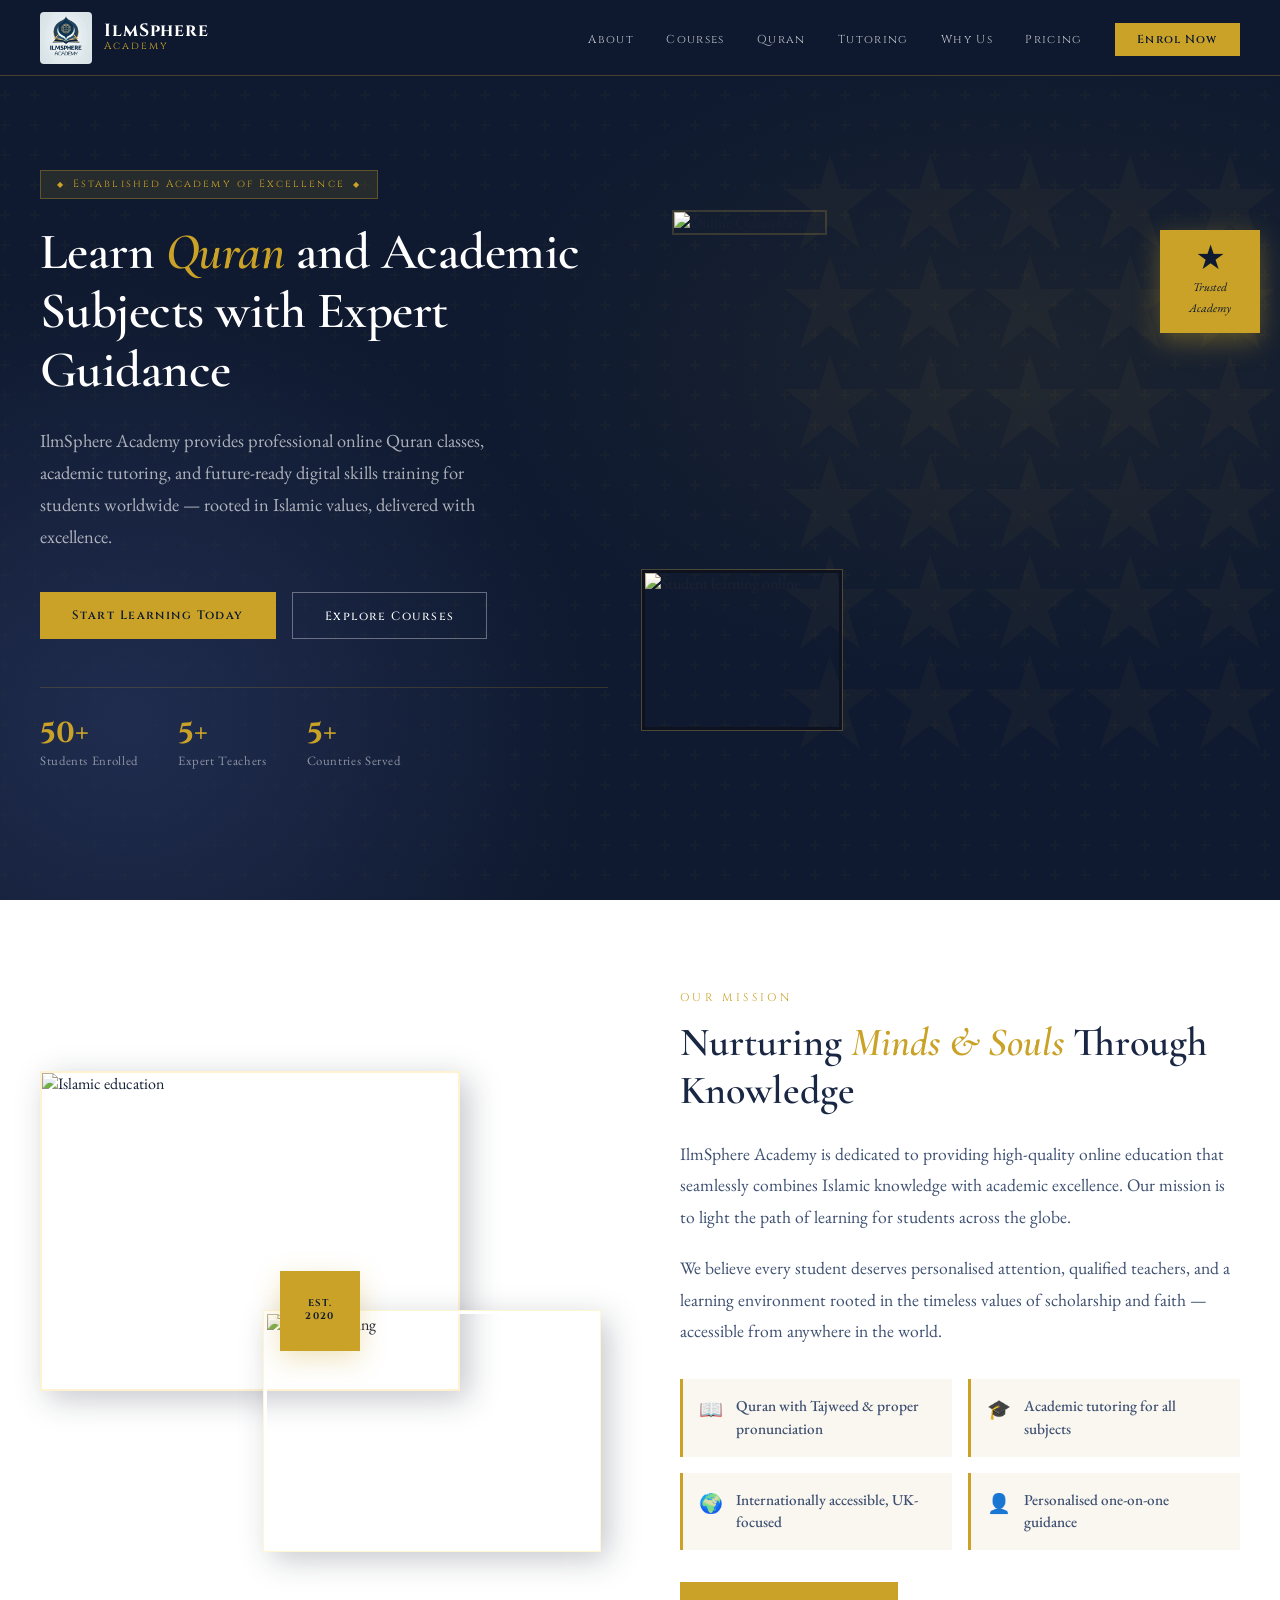
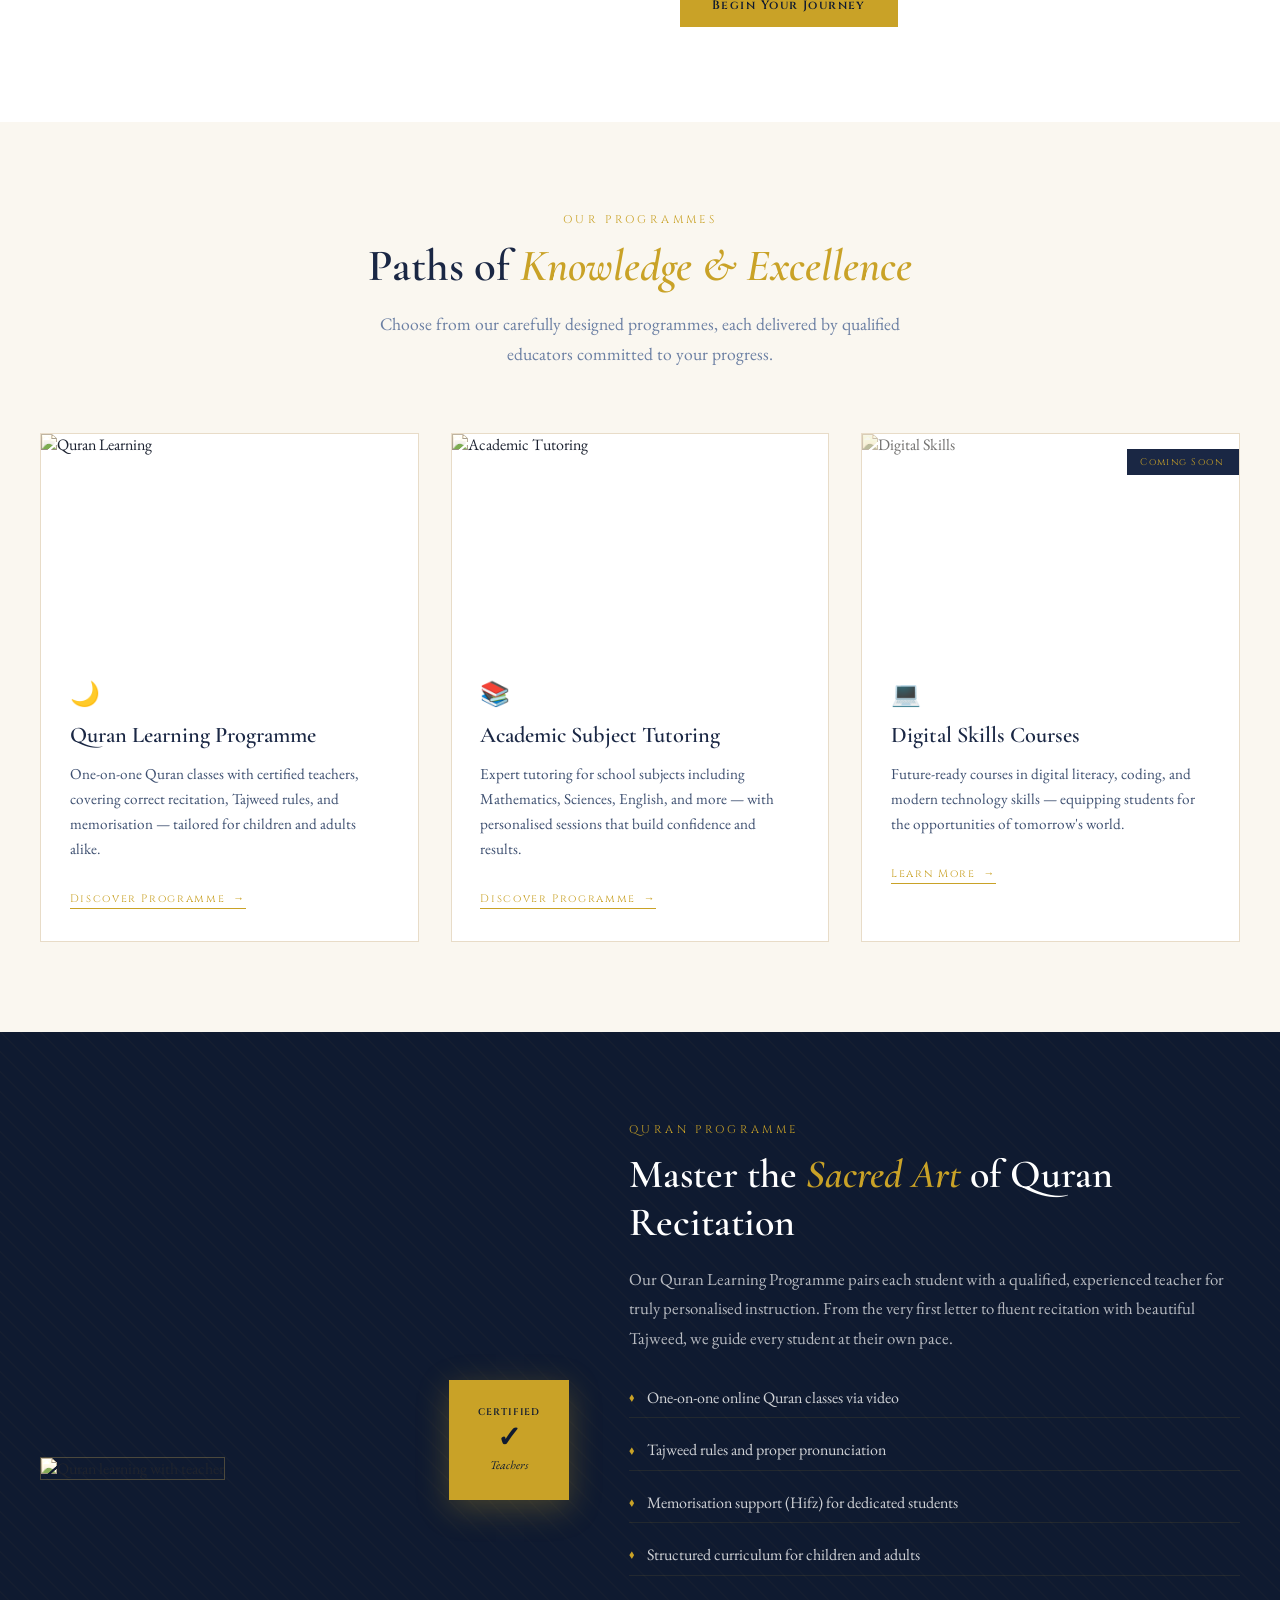
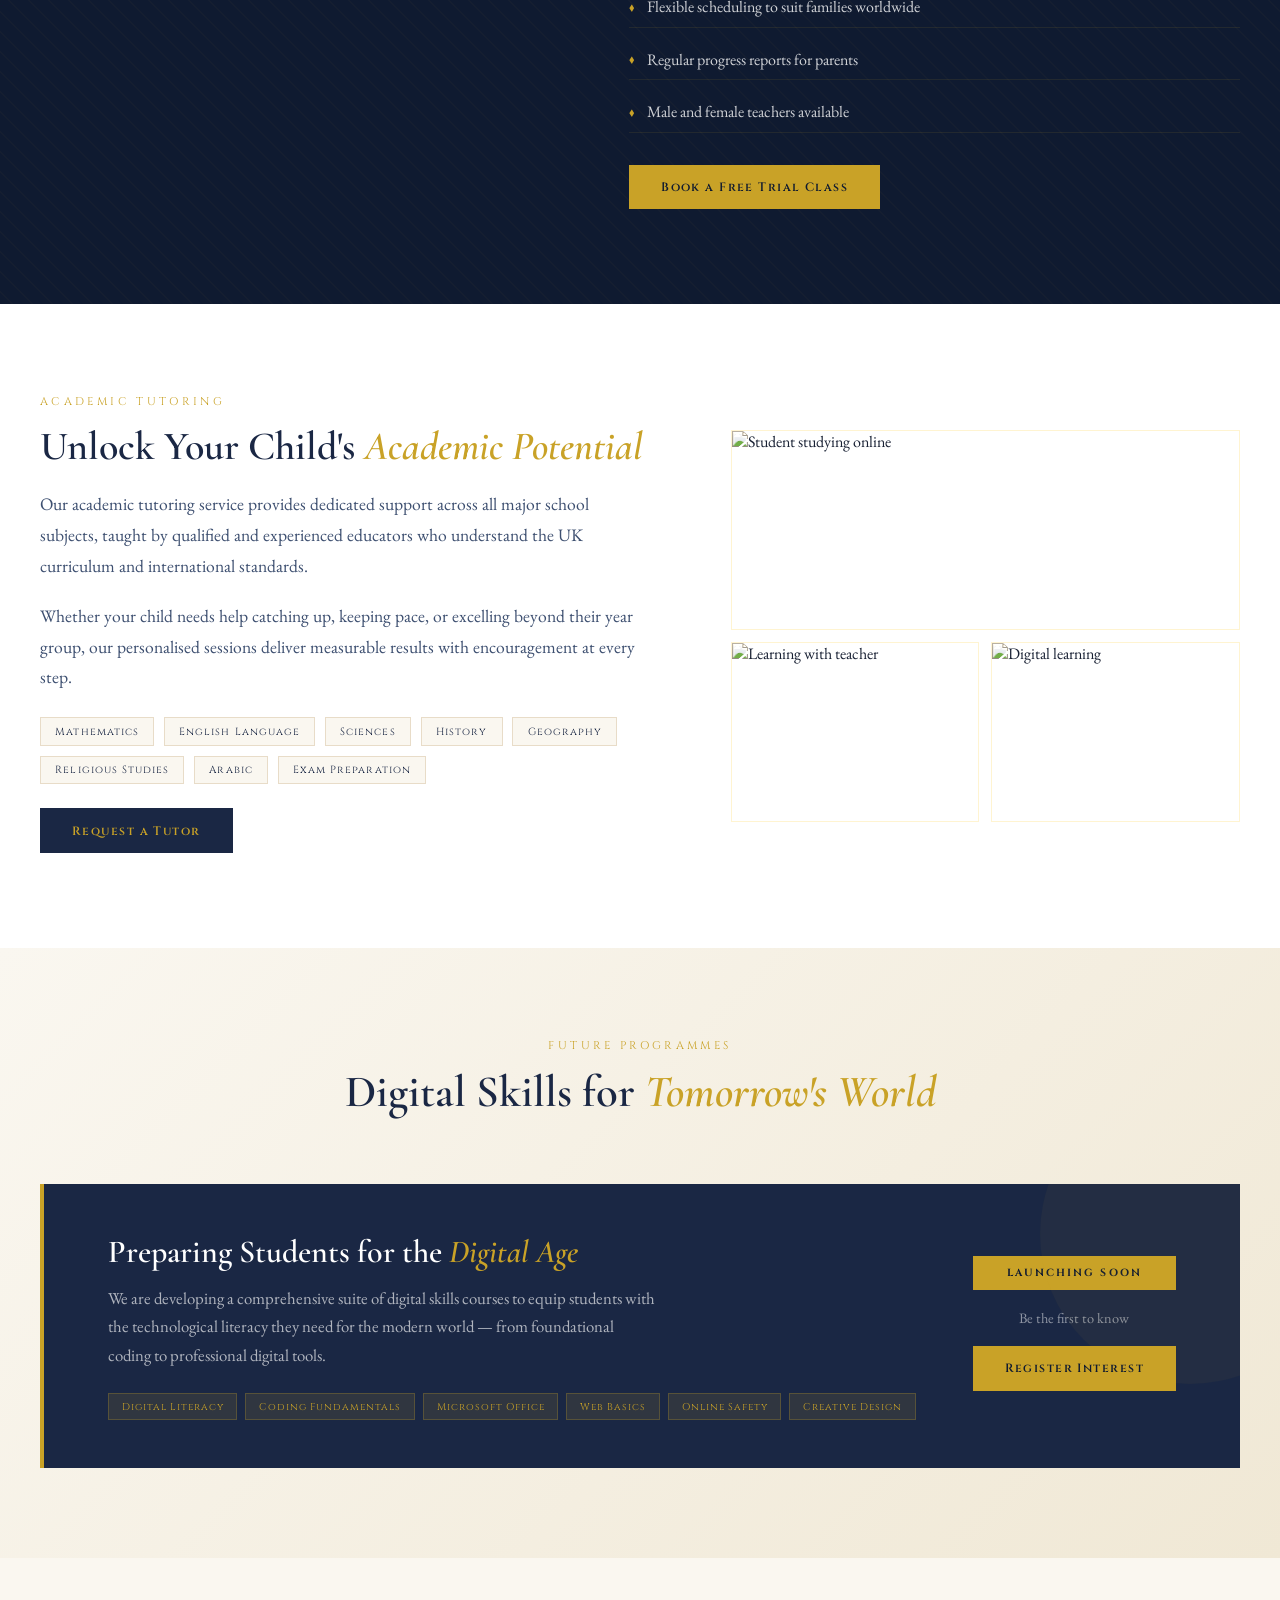
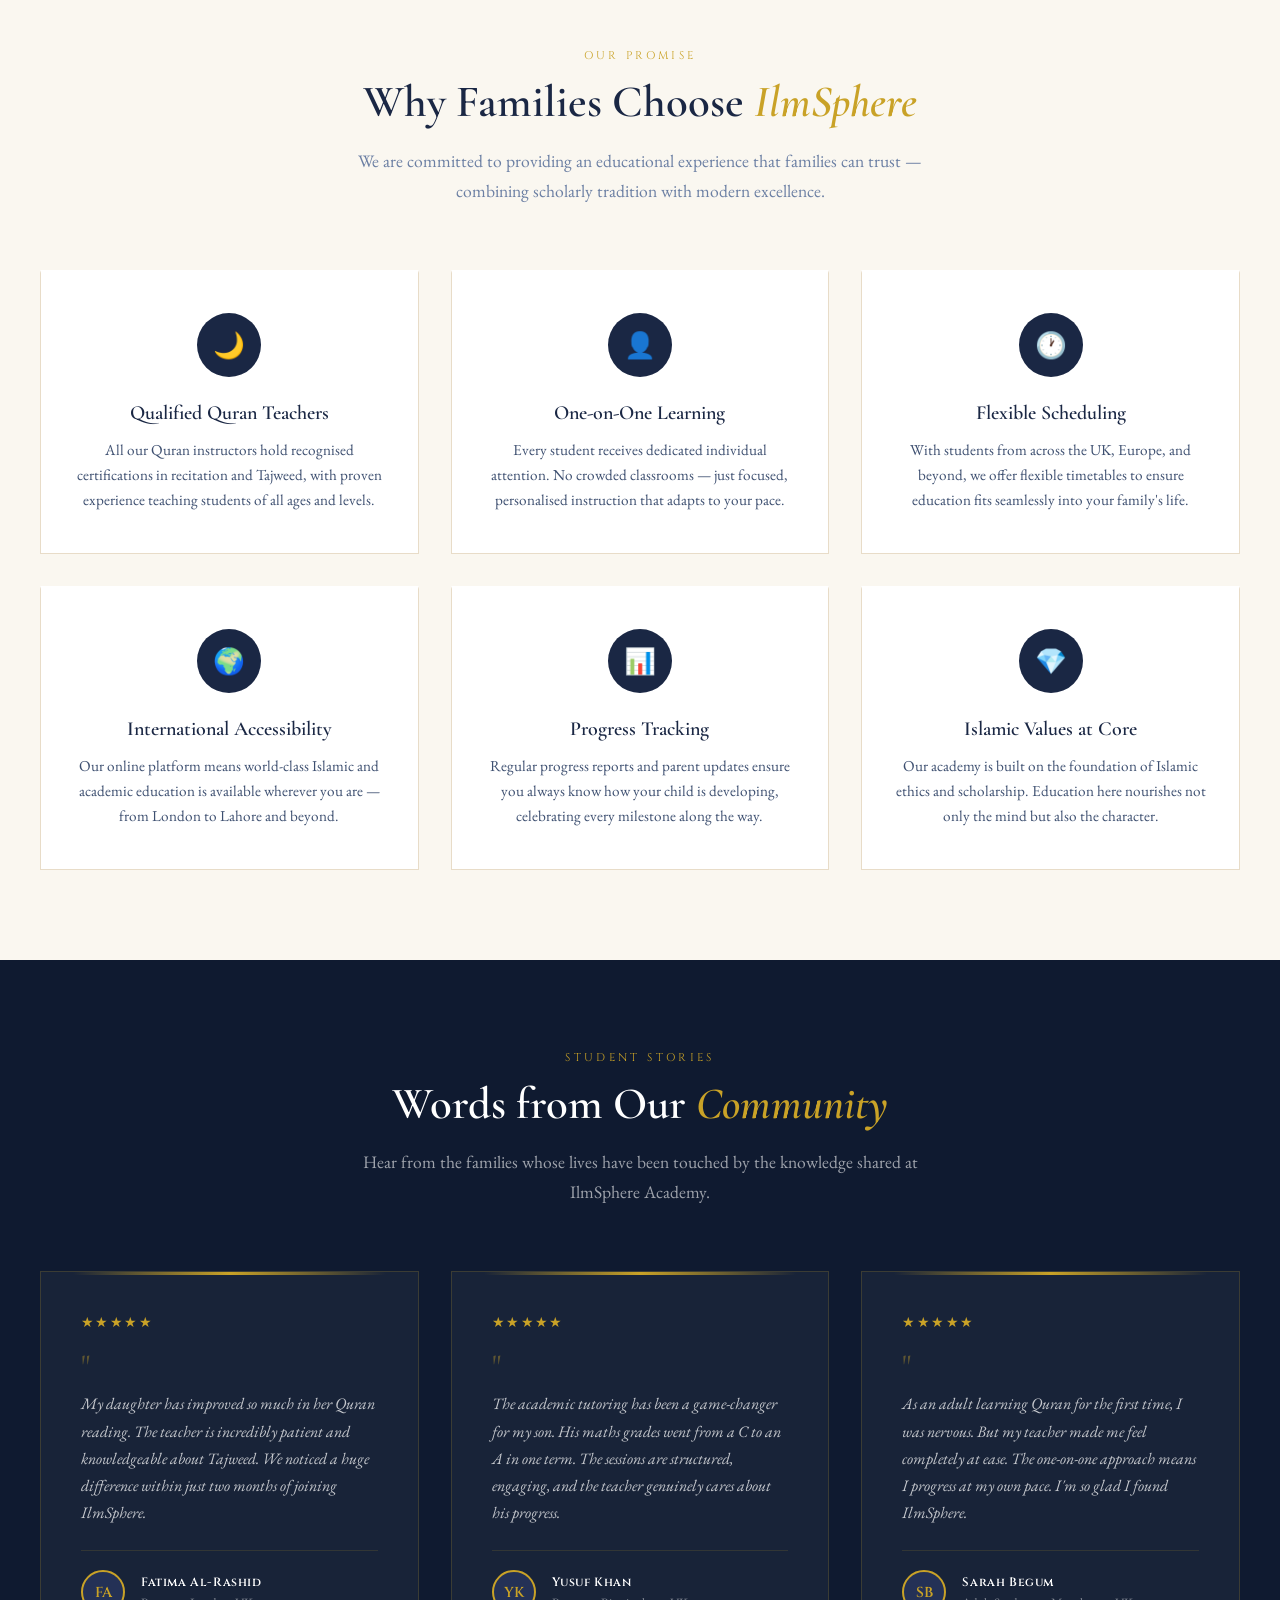
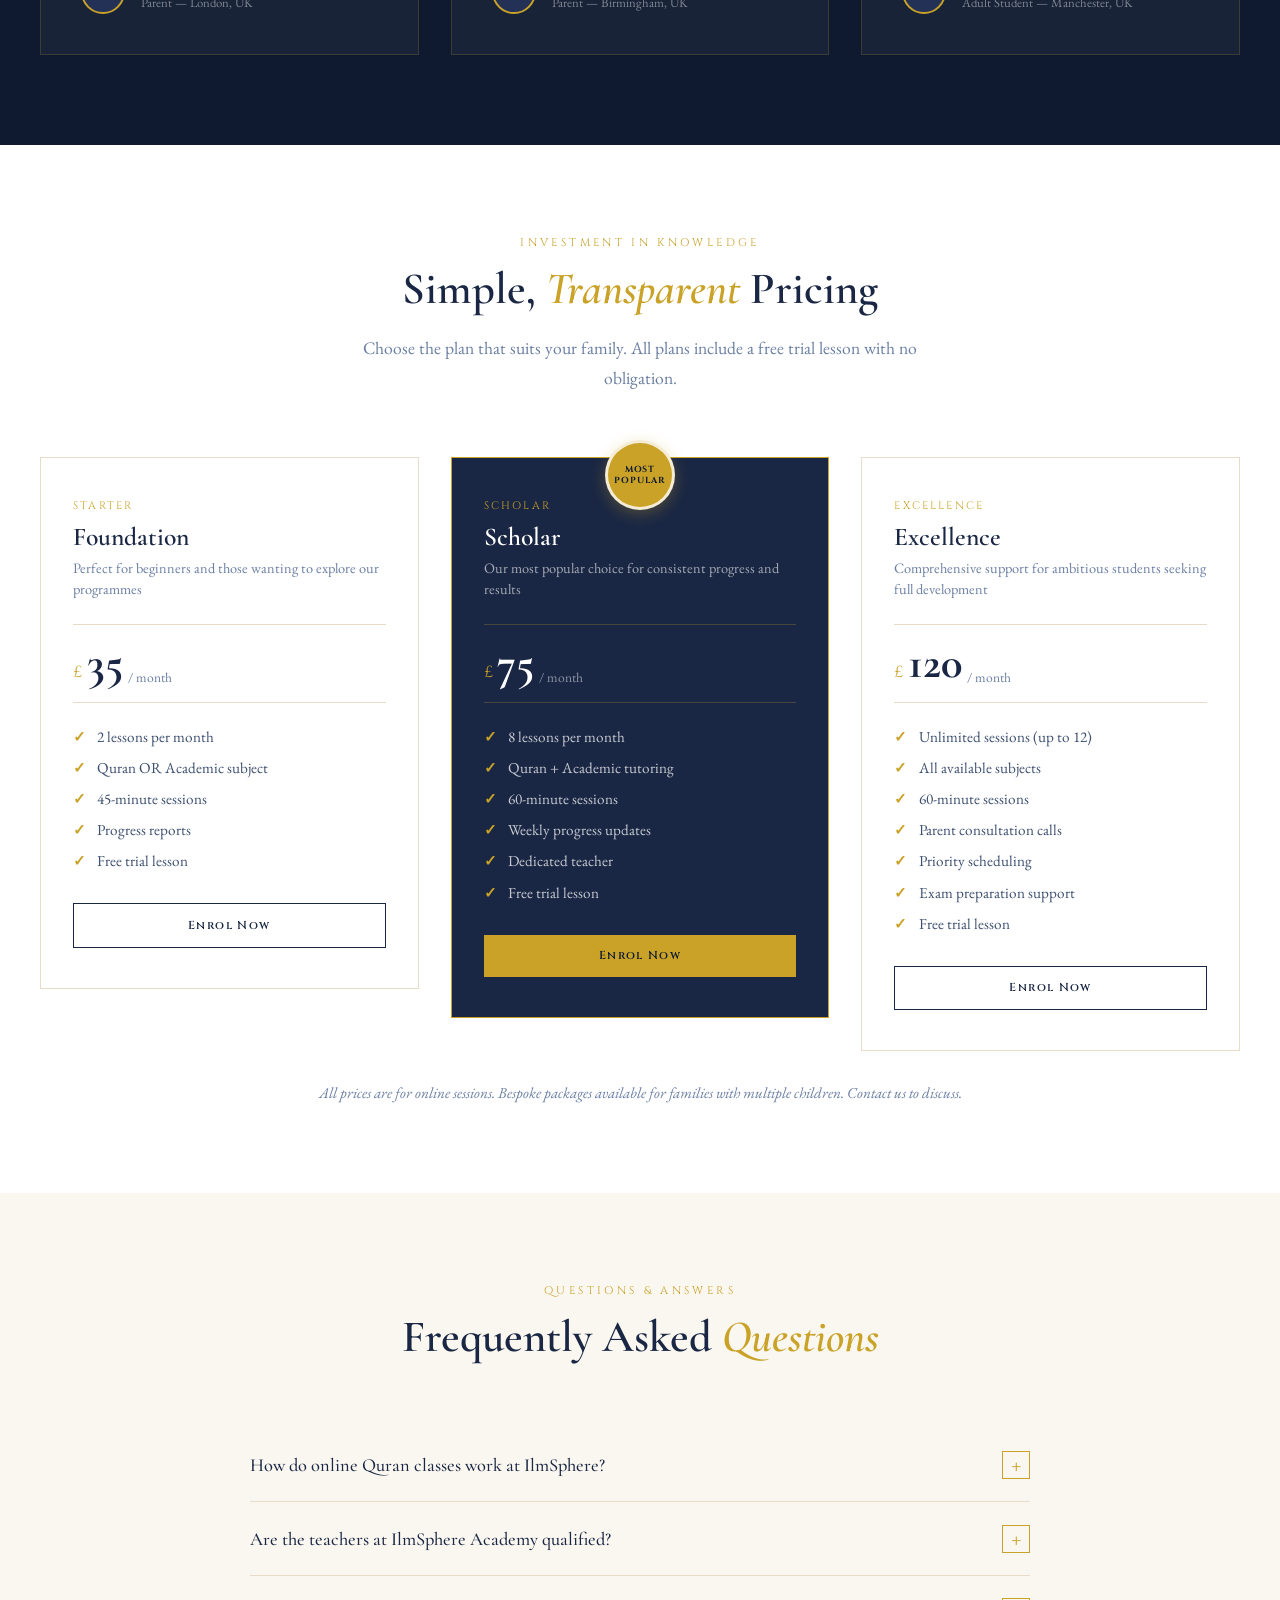
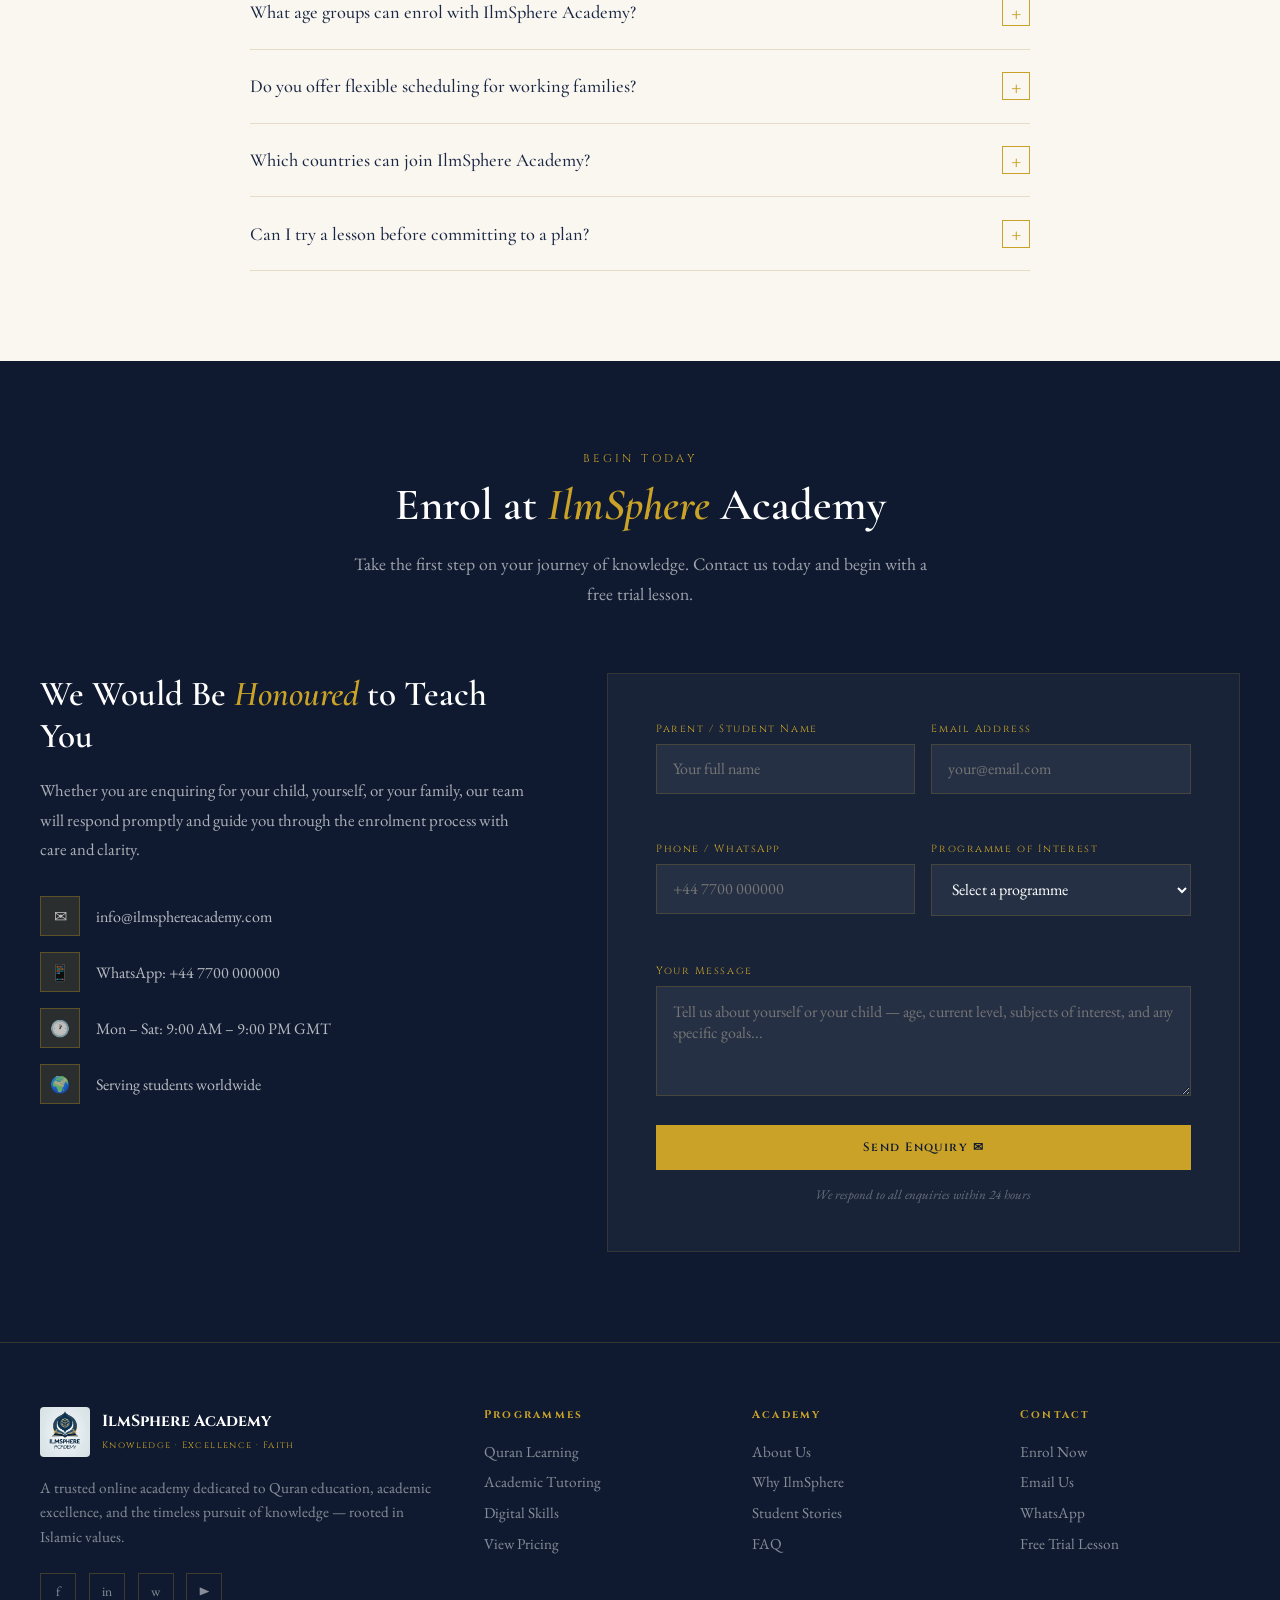
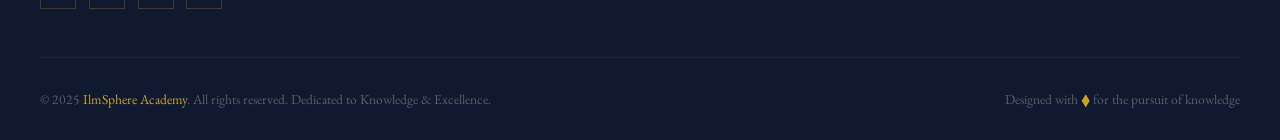
==== commit b8bc7dd6: "Update statistics in index.html" ====
--- a/index.html
+++ b/index.html
@@ -1675,15 +1675,15 @@
       </div>
       <div class="hero-stats">
         <div class="stat">
-          <span class="stat-num">500+</span>
+          <span class="stat-num">50+</span>
           <span class="stat-label">Students Enrolled</span>
         </div>
         <div class="stat">
-          <span class="stat-num">15+</span>
+          <span class="stat-num">5+</span>
           <span class="stat-label">Expert Teachers</span>
         </div>
         <div class="stat">
-          <span class="stat-num">12+</span>
+          <span class="stat-num">5+</span>
           <span class="stat-label">Countries Served</span>
         </div>
       </div>
@@ -2270,4 +2270,4 @@
   });
 </script>
 </body>
-</html>+</html>
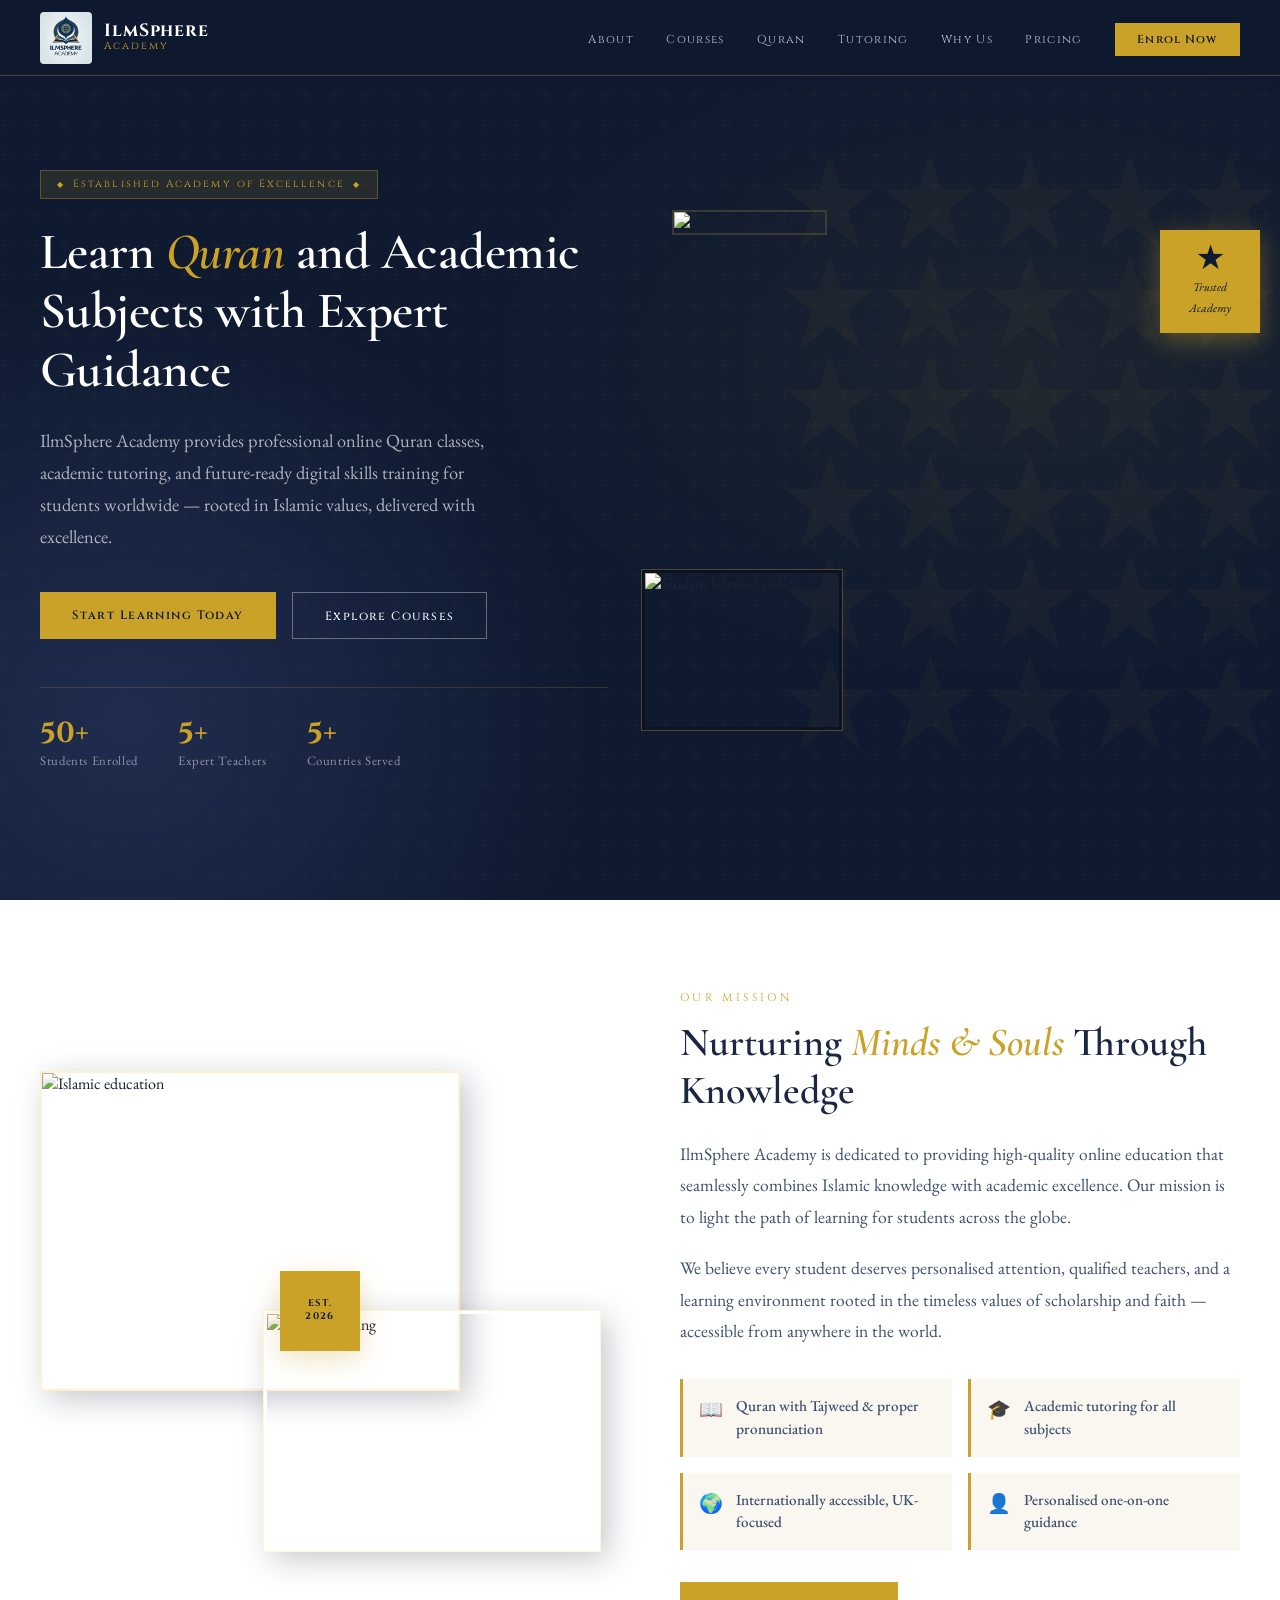
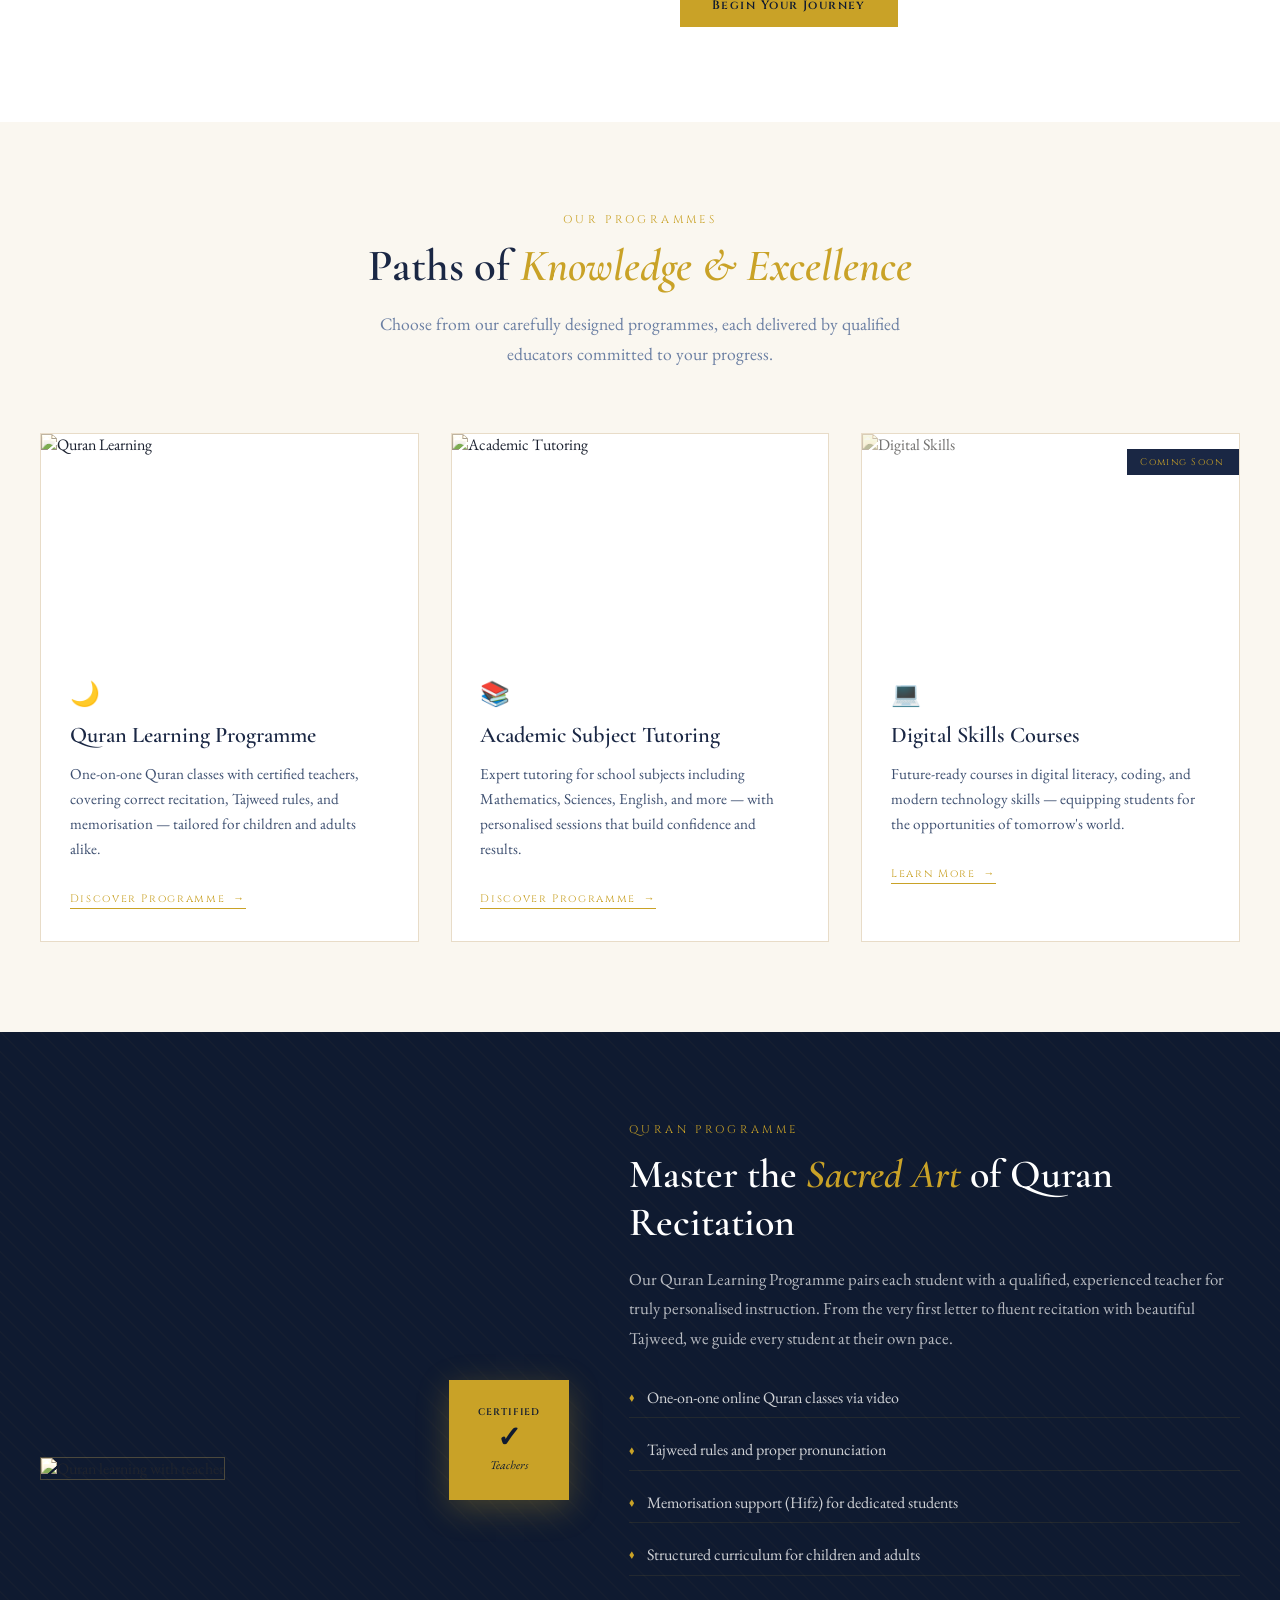
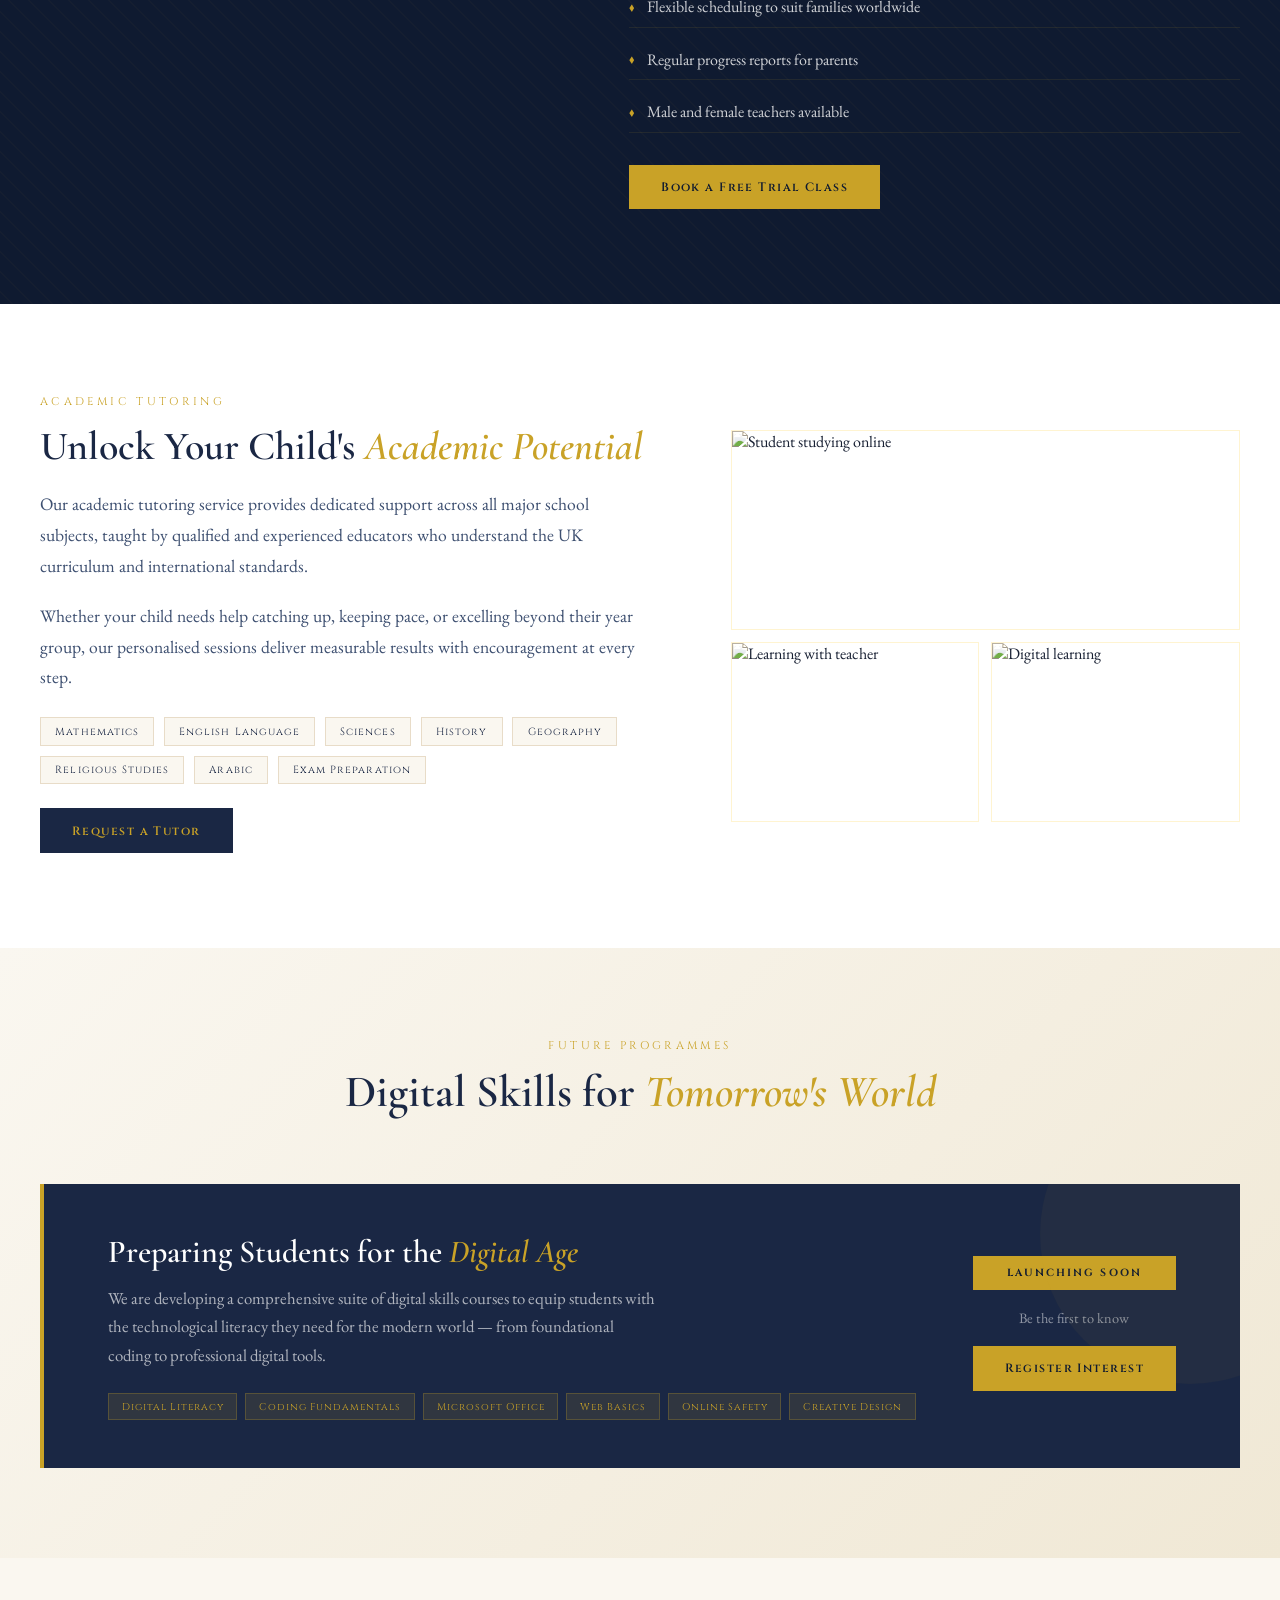
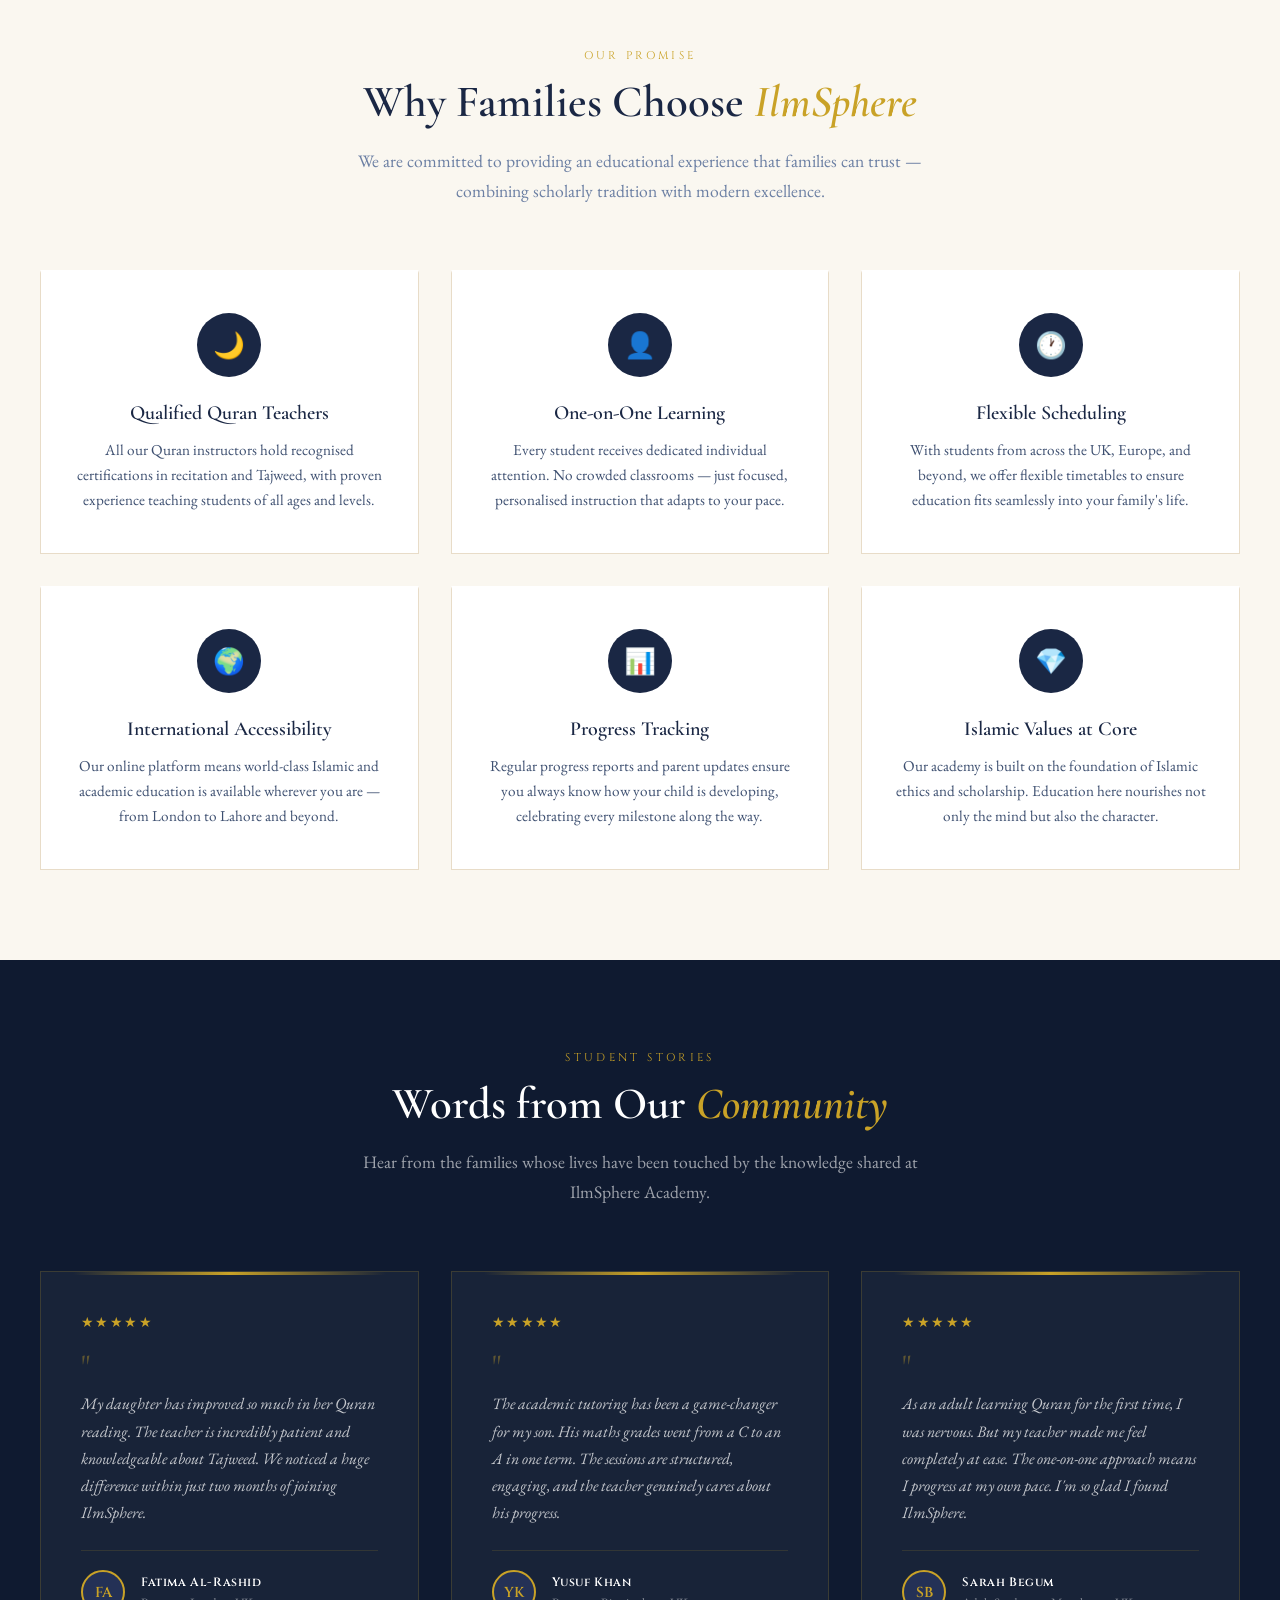
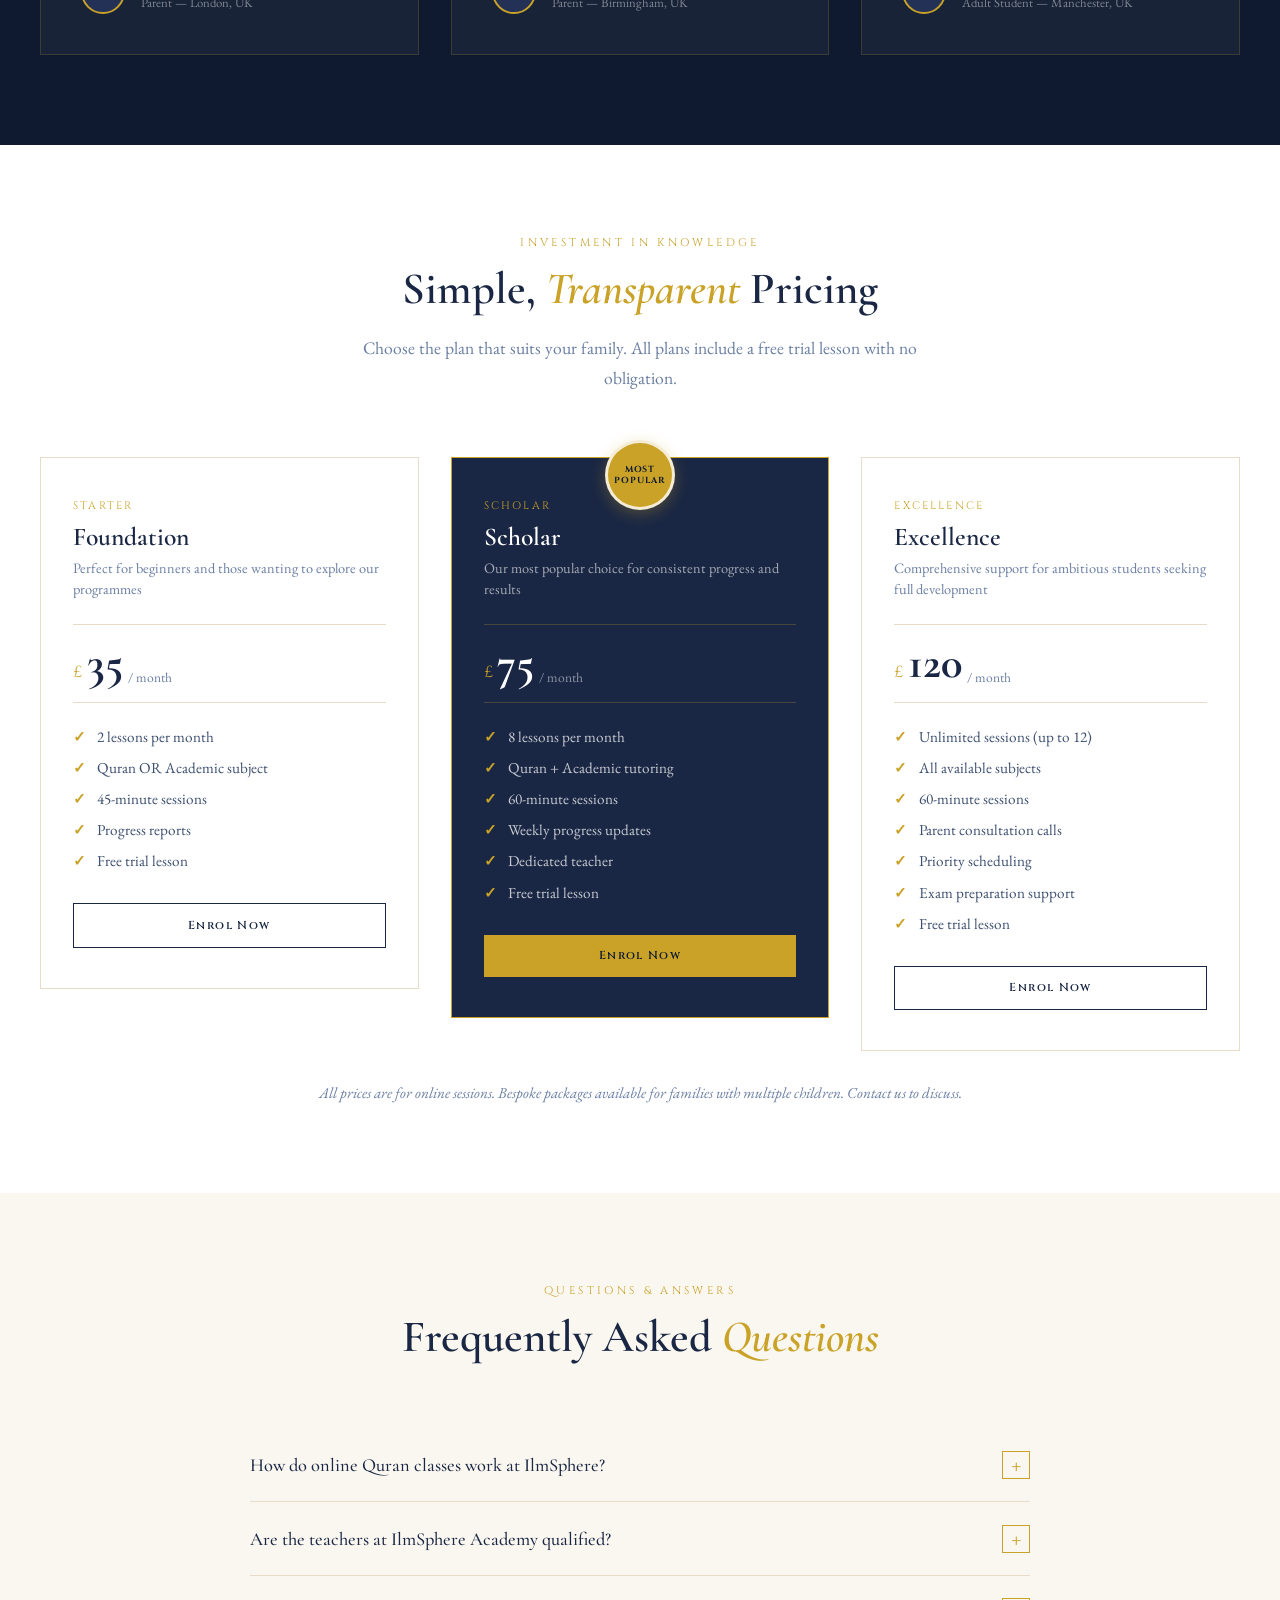
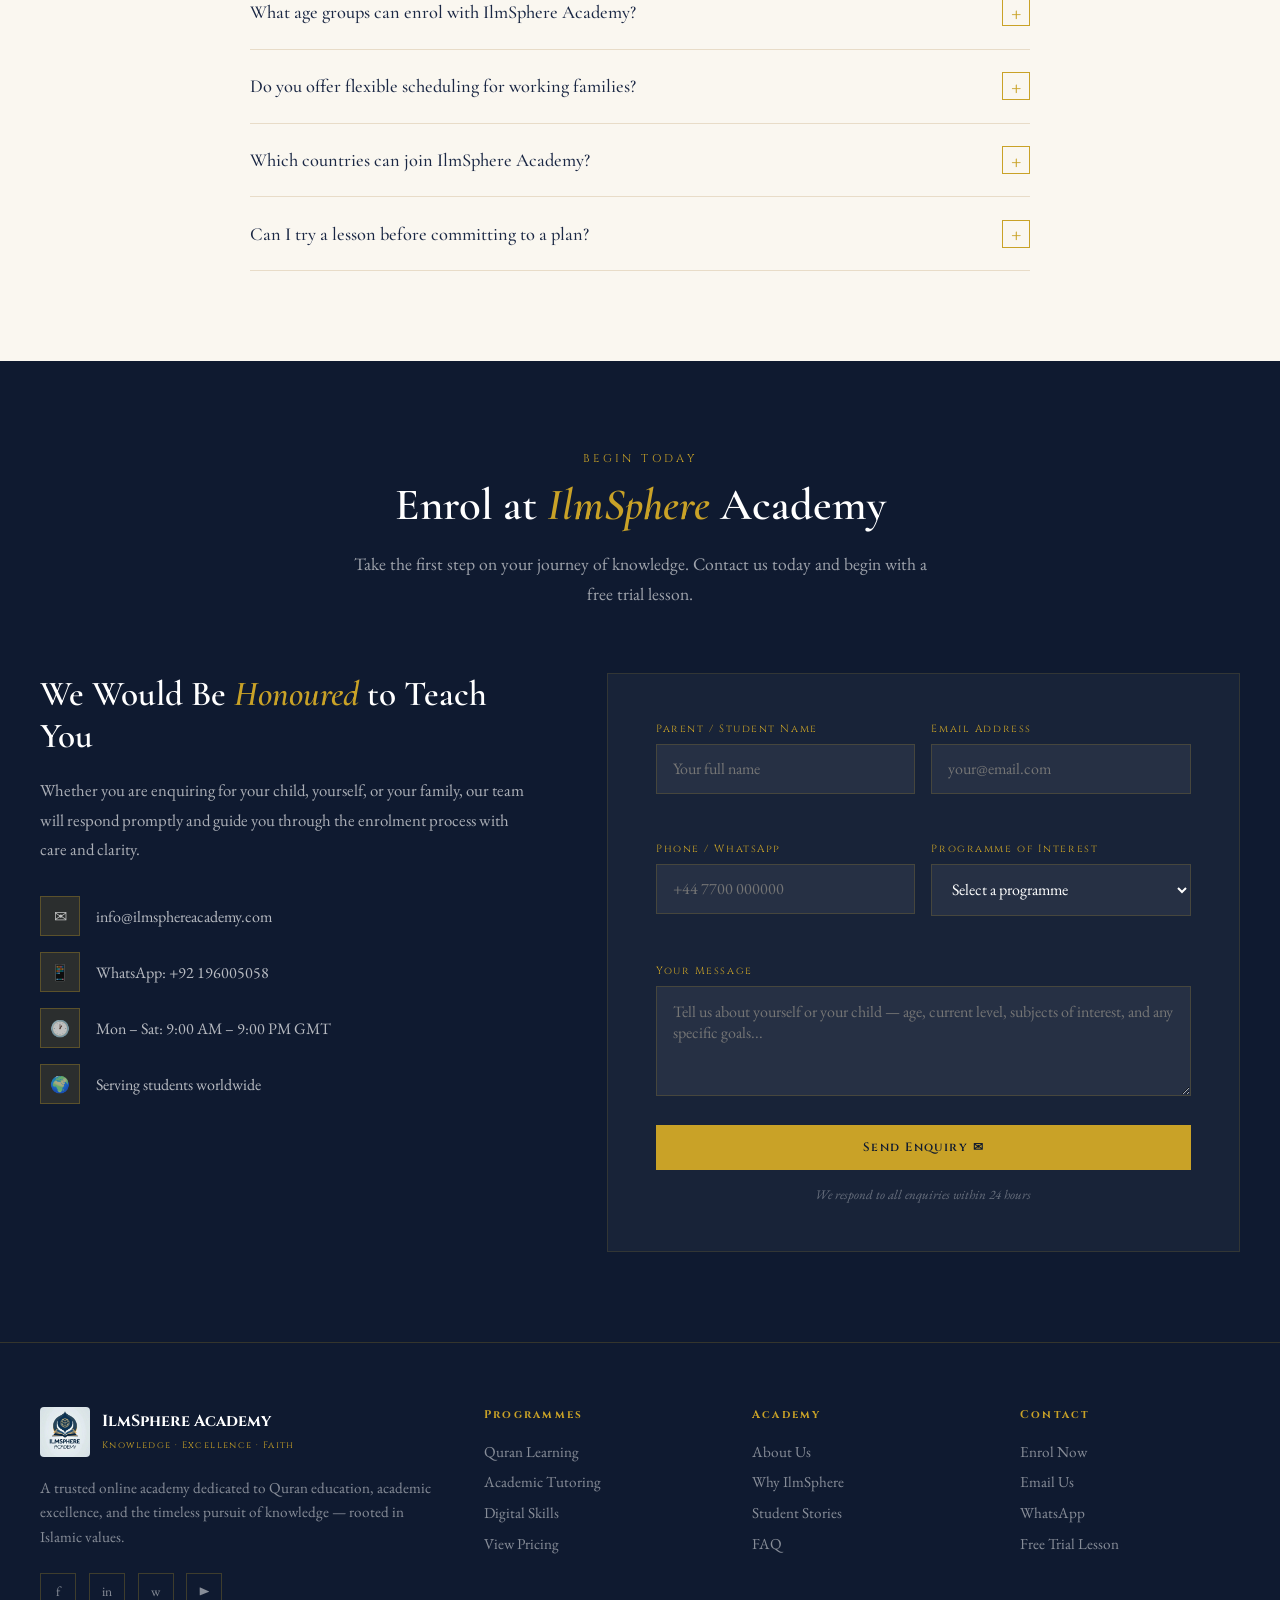
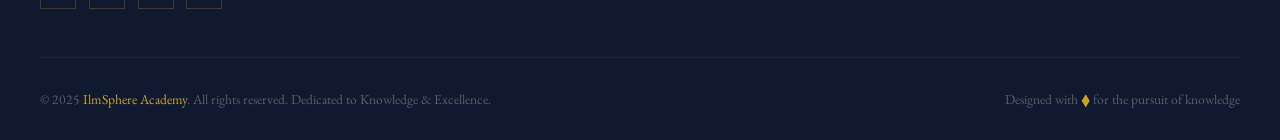
==== commit 2a574554: "Contact updated" ====
--- a/index.html
+++ b/index.html
@@ -1706,7 +1706,7 @@
       <div class="about-img-stack fade-up">
         <img src="https://images.unsplash.com/photo-1529390079861-591de354faf5?w=600&q=80&fit=crop" alt="Islamic education" class="about-img-1">
         <img src="https://images.unsplash.com/photo-1522202176988-66273c2fd55f?w=500&q=80&fit=crop" alt="Online learning" class="about-img-2">
-        <div class="about-ornament">EST.<br>2020</div>
+        <div class="about-ornament">EST.<br>2026</div>
       </div>
       <div class="about-text fade-up">
         <span class="section-eyebrow">Our Mission</span>
@@ -2126,7 +2126,7 @@
           </li>
           <li class="contact-detail">
             <div class="contact-detail-icon">📱</div>
-            <span>WhatsApp: +44 7700 000000</span>
+            <span>WhatsApp: +92 196005058</span>
           </li>
           <li class="contact-detail">
             <div class="contact-detail-icon">🕐</div>
@@ -2270,4 +2270,4 @@
   });
 </script>
 </body>
-</html>
+</html>
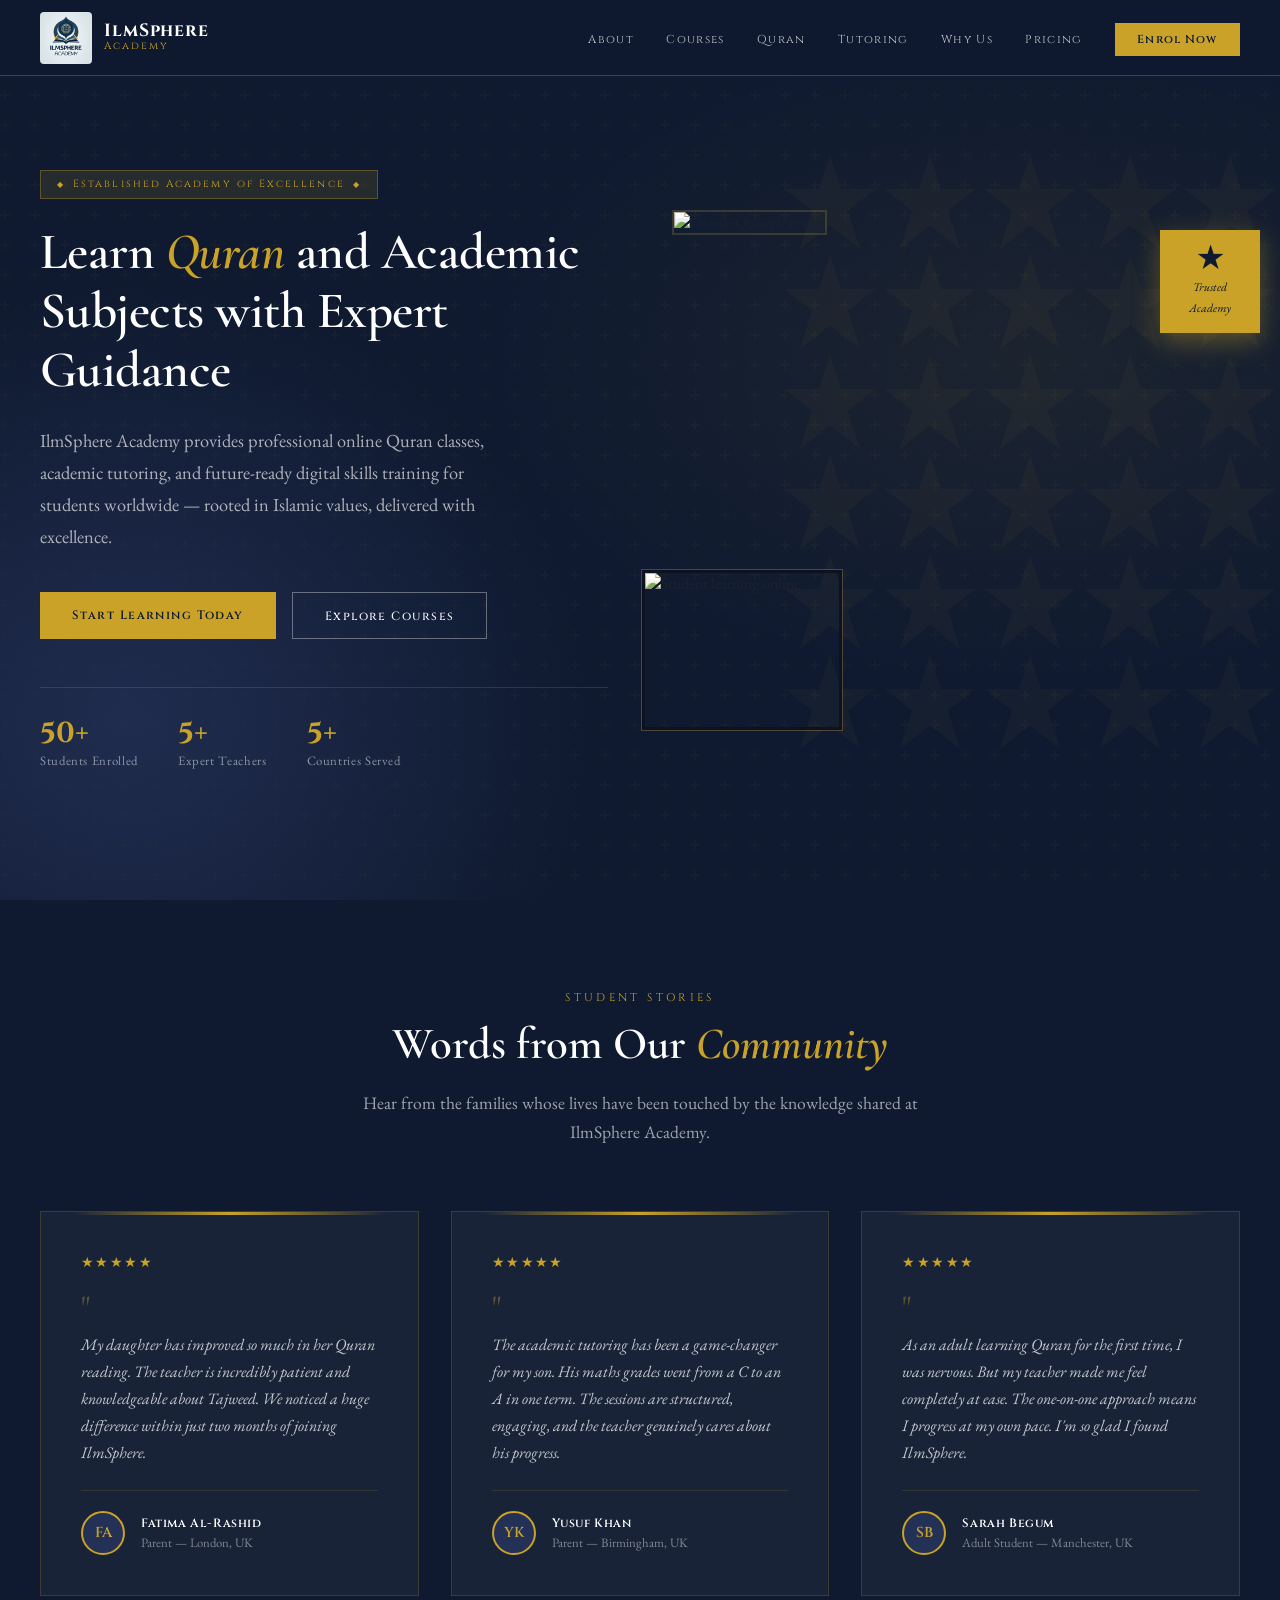
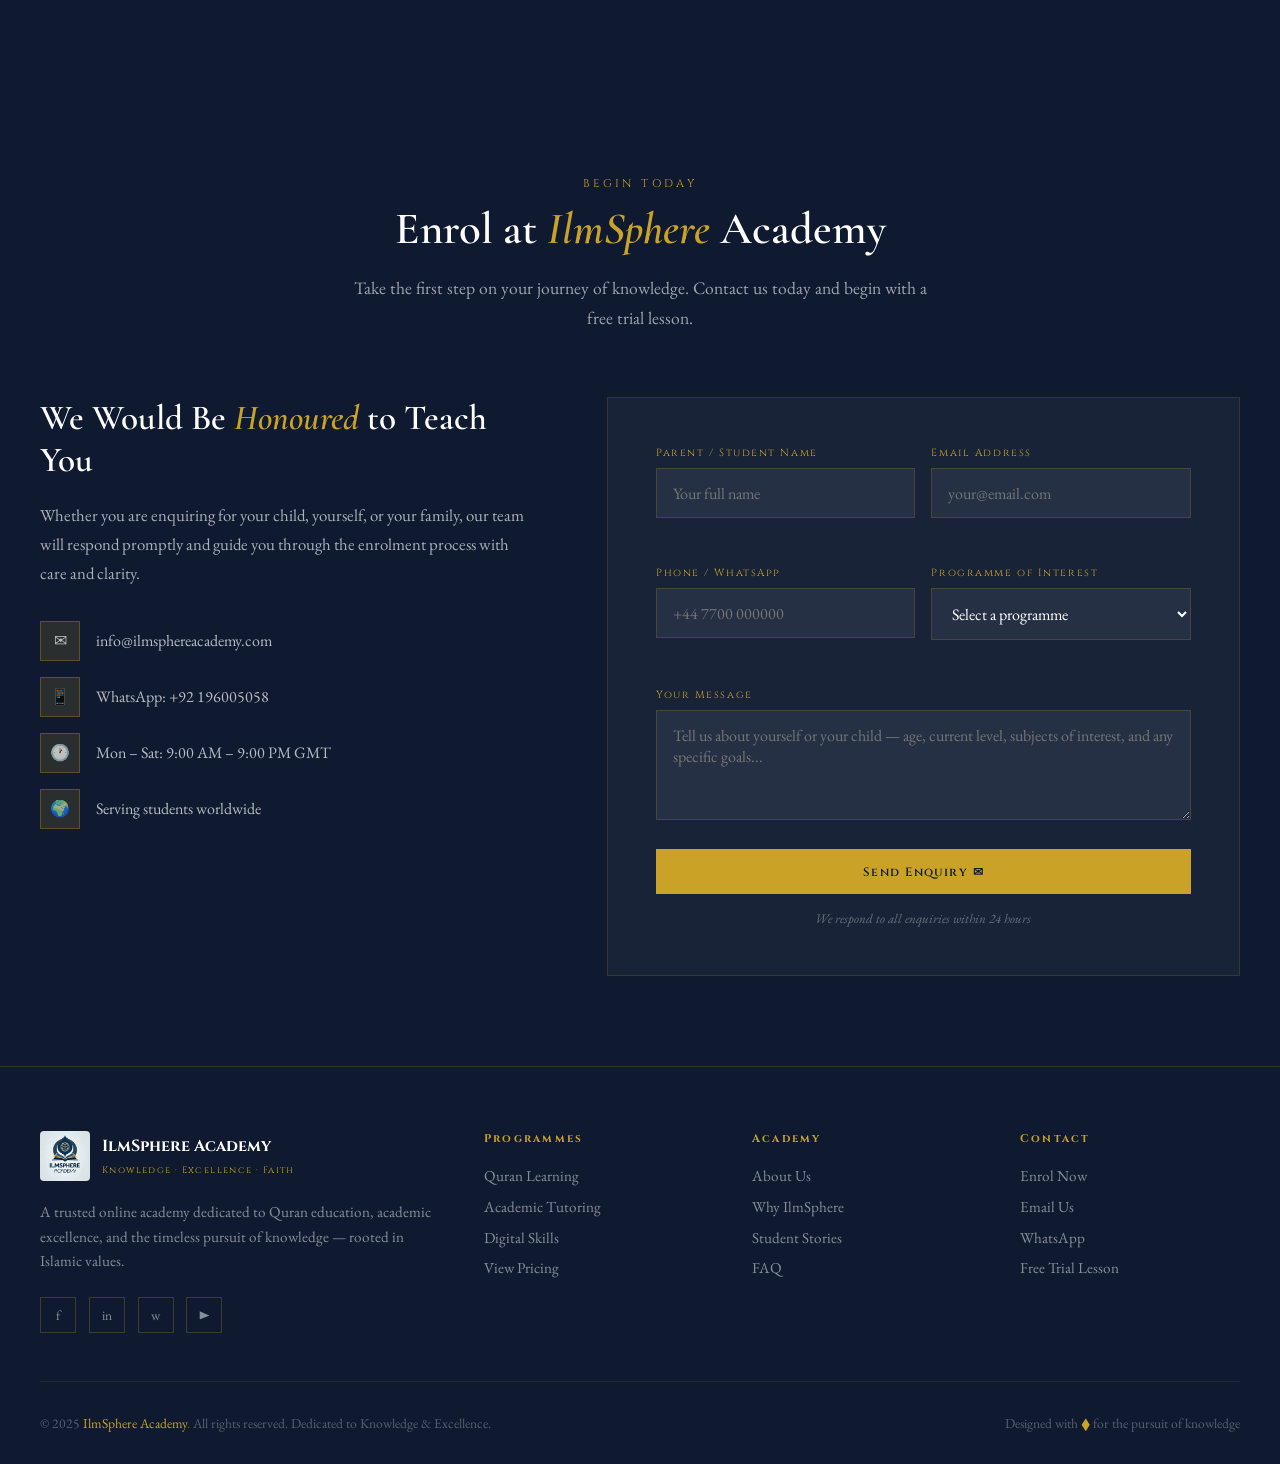
==== commit 0d6619cf: "Set the favicon and icon" ====
--- a/index.html
+++ b/index.html
@@ -4,6 +4,7 @@
 <meta charset="UTF-8">
 <meta name="viewport" content="width=device-width, initial-scale=1.0">
 <title>IlmSphere Academy - Learn Quran & Academic Subjects Online</title>
+<link rel="icon" type="image/png" href="logo.png">
 <link rel="preconnect" href="https://fonts.googleapis.com">
 <link href="https://fonts.googleapis.com/css2?family=Cormorant+Garamond:ital,wght@0,300;0,400;0,500;0,600;0,700;1,400;1,600&family=Cinzel:wght@400;500;600;700;900&family=EB+Garamond:ital,wght@0,400;0,500;0,600;1,400&display=swap" rel="stylesheet">
 <style>
@@ -1621,21 +1622,21 @@
 <!-- NAVIGATION -->
 <nav id="navbar">
   <div class="nav-inner">
-    <a href="#hero" class="nav-logo">
-      <img src="[data-uri]" alt="IlmSphere Academy">
+    <a href="index.html" class="nav-logo">
+      <img src="logo.png" alt="IlmSphere Academy">
       <div class="nav-logo-text">
         <span class="brand-name">IlmSphere</span>
         <span class="brand-sub">Academy</span>
       </div>
     </a>
     <ul class="nav-links">
-      <li><a href="#about">About</a></li>
-      <li><a href="#courses">Courses</a></li>
-      <li><a href="#quran">Quran</a></li>
-      <li><a href="#academic">Tutoring</a></li>
-      <li><a href="#why">Why Us</a></li>
-      <li><a href="#pricing">Pricing</a></li>
-      <li><a href="#contact" class="nav-cta">Enrol Now</a></li>
+      <li><a href="about.html">About</a></li>
+      <li><a href="courses.html">Courses</a></li>
+      <li><a href="quran.html">Quran</a></li>
+      <li><a href="tutoring.html">Tutoring</a></li>
+      <li><a href="why.html">Why Us</a></li>
+      <li><a href="pricing.html">Pricing</a></li>
+      <li><a href="contact.html" class="nav-cta">Enrol Now</a></li>
     </ul>
     <div class="hamburger" onclick="openMenu()">
       <span></span><span></span><span></span>
@@ -1646,17 +1647,16 @@
 <!-- MOBILE MENU -->
 <div class="mobile-menu" id="mobileMenu">
   <button class="mobile-close" onclick="closeMenu()">✕</button>
-  <a href="#about" onclick="closeMenu()">About</a>
-  <a href="#courses" onclick="closeMenu()">Courses</a>
-  <a href="#quran" onclick="closeMenu()">Quran</a>
-  <a href="#academic" onclick="closeMenu()">Tutoring</a>
-  <a href="#why" onclick="closeMenu()">Why Us</a>
-  <a href="#pricing" onclick="closeMenu()">Pricing</a>
-  <a href="#testimonials" onclick="closeMenu()">Reviews</a>
-  <a href="#contact" onclick="closeMenu()">Enrol Now</a>
+  <a href="about.html" onclick="closeMenu()">About</a>
+  <a href="courses.html" onclick="closeMenu()">Courses</a>
+  <a href="quran.html" onclick="closeMenu()">Quran</a>
+  <a href="tutoring.html" onclick="closeMenu()">Tutoring</a>
+  <a href="why.html" onclick="closeMenu()">Why Us</a>
+  <a href="pricing.html" onclick="closeMenu()">Pricing</a>
+  <a href="testimonials.html" onclick="closeMenu()">Reviews</a>
+  <a href="contact.html" onclick="closeMenu()">Enrol Now</a>
 </div>
 
-<!-- HERO -->
 <section id="hero">
   <div class="hero-bg"></div>
   <div class="hero-pattern"></div>
@@ -1670,8 +1670,8 @@
         IlmSphere Academy provides professional online Quran classes, academic tutoring, and future-ready digital skills training for students worldwide — rooted in Islamic values, delivered with excellence.
       </p>
       <div class="hero-actions">
-        <a href="#contact" class="btn-primary">Start Learning Today</a>
-        <a href="#courses" class="btn-secondary">Explore Courses</a>
+        <a href="contact.html" class="btn-primary">Start Learning Today</a>
+        <a href="courses.html" class="btn-secondary">Explore Courses</a>
       </div>
       <div class="hero-stats">
         <div class="stat">
@@ -1694,227 +1694,6 @@
       <div class="hero-card-badge">
         <span class="badge-num">★</span>
         <span class="badge-text">Trusted Academy</span>
-      </div>
-    </div>
-  </div>
-</section>
-
-<!-- ABOUT -->
-<section id="about">
-  <div class="container">
-    <div class="about-grid">
-      <div class="about-img-stack fade-up">
-        <img src="https://images.unsplash.com/photo-1529390079861-591de354faf5?w=600&q=80&fit=crop" alt="Islamic education" class="about-img-1">
-        <img src="https://images.unsplash.com/photo-1522202176988-66273c2fd55f?w=500&q=80&fit=crop" alt="Online learning" class="about-img-2">
-        <div class="about-ornament">EST.<br>2026</div>
-      </div>
-      <div class="about-text fade-up">
-        <span class="section-eyebrow">Our Mission</span>
-        <h2>Nurturing <em>Minds & Souls</em> Through Knowledge</h2>
-        <p>IlmSphere Academy is dedicated to providing high-quality online education that seamlessly combines Islamic knowledge with academic excellence. Our mission is to light the path of learning for students across the globe.</p>
-        <p>We believe every student deserves personalised attention, qualified teachers, and a learning environment rooted in the timeless values of scholarship and faith — accessible from anywhere in the world.</p>
-        <div class="about-features">
-          <div class="about-feature">
-            <span class="about-feature-icon">📖</span>
-            <span class="about-feature-text">Quran with Tajweed & proper pronunciation</span>
-          </div>
-          <div class="about-feature">
-            <span class="about-feature-icon">🎓</span>
-            <span class="about-feature-text">Academic tutoring for all subjects</span>
-          </div>
-          <div class="about-feature">
-            <span class="about-feature-icon">🌍</span>
-            <span class="about-feature-text">Internationally accessible, UK-focused</span>
-          </div>
-          <div class="about-feature">
-            <span class="about-feature-icon">👤</span>
-            <span class="about-feature-text">Personalised one-on-one guidance</span>
-          </div>
-        </div>
-        <a href="#contact" class="btn-primary">Begin Your Journey</a>
-      </div>
-    </div>
-  </div>
-</section>
-
-<!-- COURSES -->
-<section id="courses">
-  <div class="container">
-    <div class="section-header fade-up">
-      <span class="section-eyebrow">Our Programmes</span>
-      <h2 class="section-title">Paths of <em>Knowledge & Excellence</em></h2>
-      <p class="section-subtitle">Choose from our carefully designed programmes, each delivered by qualified educators committed to your progress.</p>
-    </div>
-    <div class="courses-grid">
-      <div class="course-card fade-up">
-        <div class="course-img-wrap">
-          <img src="https://images.unsplash.com/photo-1585829365295-ab7cd400c167?w=600&q=80&fit=crop" alt="Quran Learning">
-        </div>
-        <div class="course-body">
-          <span class="course-icon">🌙</span>
-          <h3 class="course-title">Quran Learning Programme</h3>
-          <p class="course-desc">One-on-one Quran classes with certified teachers, covering correct recitation, Tajweed rules, and memorisation — tailored for children and adults alike.</p>
-          <a href="#quran" class="course-link">Discover Programme</a>
-        </div>
-      </div>
-      <div class="course-card fade-up">
-        <div class="course-img-wrap">
-          <img src="https://images.unsplash.com/photo-1434030216411-0b793f4b4173?w=600&q=80&fit=crop" alt="Academic Tutoring">
-        </div>
-        <div class="course-body">
-          <span class="course-icon">📚</span>
-          <h3 class="course-title">Academic Subject Tutoring</h3>
-          <p class="course-desc">Expert tutoring for school subjects including Mathematics, Sciences, English, and more — with personalised sessions that build confidence and results.</p>
-          <a href="#academic" class="course-link">Discover Programme</a>
-        </div>
-      </div>
-      <div class="course-card coming-soon fade-up">
-        <div class="course-img-wrap">
-          <img src="https://images.unsplash.com/photo-1550751827-4bd374c3f58b?w=600&q=80&fit=crop" alt="Digital Skills">
-          <span class="coming-soon-tag">Coming Soon</span>
-        </div>
-        <div class="course-body">
-          <span class="course-icon">💻</span>
-          <h3 class="course-title">Digital Skills Courses</h3>
-          <p class="course-desc">Future-ready courses in digital literacy, coding, and modern technology skills — equipping students for the opportunities of tomorrow's world.</p>
-          <a href="#digital" class="course-link">Learn More</a>
-        </div>
-      </div>
-    </div>
-  </div>
-</section>
-
-<!-- QURAN PROGRAMME -->
-<section id="quran">
-  <div class="quran-bg-pattern"></div>
-  <div class="container">
-    <div class="quran-grid">
-      <div class="quran-visual fade-up">
-        <img src="https://images.unsplash.com/photo-1609599006353-e629aaabfeae?w=600&q=80&fit=crop" alt="Quran learning with teacher" class="quran-img">
-        <div class="quran-badge-wrap">
-          <span class="qb-top">CERTIFIED</span>
-          <span class="qb-main">✓</span>
-          <span class="qb-bot">Teachers</span>
-        </div>
-      </div>
-      <div class="quran-text fade-up">
-        <span class="section-eyebrow">Quran Programme</span>
-        <h2>Master the <em>Sacred Art</em> of Quran Recitation</h2>
-        <p>Our Quran Learning Programme pairs each student with a qualified, experienced teacher for truly personalised instruction. From the very first letter to fluent recitation with beautiful Tajweed, we guide every student at their own pace.</p>
-        <ul class="quran-features">
-          <li>One-on-one online Quran classes via video</li>
-          <li>Tajweed rules and proper pronunciation</li>
-          <li>Memorisation support (Hifz) for dedicated students</li>
-          <li>Structured curriculum for children and adults</li>
-          <li>Flexible scheduling to suit families worldwide</li>
-          <li>Regular progress reports for parents</li>
-          <li>Male and female teachers available</li>
-        </ul>
-        <a href="#contact" class="btn-primary">Book a Free Trial Class</a>
-      </div>
-    </div>
-  </div>
-</section>
-
-<!-- ACADEMIC TUTORING -->
-<section id="academic">
-  <div class="container">
-    <div class="academic-grid">
-      <div class="academic-text fade-up">
-        <span class="section-eyebrow">Academic Tutoring</span>
-        <h2>Unlock Your Child's <em>Academic Potential</em></h2>
-        <p>Our academic tutoring service provides dedicated support across all major school subjects, taught by qualified and experienced educators who understand the UK curriculum and international standards.</p>
-        <p>Whether your child needs help catching up, keeping pace, or excelling beyond their year group, our personalised sessions deliver measurable results with encouragement at every step.</p>
-        <div class="academic-subjects">
-          <span class="subject-tag">Mathematics</span>
-          <span class="subject-tag">English Language</span>
-          <span class="subject-tag">Sciences</span>
-          <span class="subject-tag">History</span>
-          <span class="subject-tag">Geography</span>
-          <span class="subject-tag">Religious Studies</span>
-          <span class="subject-tag">Arabic</span>
-          <span class="subject-tag">Exam Preparation</span>
-        </div>
-        <a href="#contact" class="btn-primary" style="background:var(--navy); color: var(--gold);">Request a Tutor</a>
-      </div>
-      <div class="academic-visual fade-up">
-        <div class="academic-img-grid">
-          <img src="https://images.unsplash.com/photo-1571260899304-425eee4c7efc?w=600&q=80&fit=crop" alt="Student studying online">
-          <img src="https://images.unsplash.com/photo-1503676260728-1c00da094a0b?w=400&q=80&fit=crop" alt="Learning with teacher">
-          <img src="https://images.unsplash.com/photo-1488190211105-8b0e65b80b4e?w=400&q=80&fit=crop" alt="Digital learning">
-        </div>
-      </div>
-    </div>
-  </div>
-</section>
-
-<!-- DIGITAL SKILLS -->
-<section id="digital">
-  <div class="container">
-    <div class="section-header fade-up">
-      <span class="section-eyebrow">Future Programmes</span>
-      <h2 class="section-title">Digital Skills for <em>Tomorrow's World</em></h2>
-    </div>
-    <div class="digital-banner fade-up">
-      <div>
-        <h3>Preparing Students for the <em>Digital Age</em></h3>
-        <p>We are developing a comprehensive suite of digital skills courses to equip students with the technological literacy they need for the modern world — from foundational coding to professional digital tools.</p>
-        <div class="digital-skills-list">
-          <span class="digital-skill">Digital Literacy</span>
-          <span class="digital-skill">Coding Fundamentals</span>
-          <span class="digital-skill">Microsoft Office</span>
-          <span class="digital-skill">Web Basics</span>
-          <span class="digital-skill">Online Safety</span>
-          <span class="digital-skill">Creative Design</span>
-        </div>
-      </div>
-      <div class="digital-cta">
-        <span class="coming-badge">LAUNCHING SOON</span>
-        <p style="color:rgba(255,255,255,0.5); font-size:0.9rem; margin-bottom:1rem;">Be the first to know</p>
-        <a href="#contact" class="btn-primary">Register Interest</a>
-      </div>
-    </div>
-  </div>
-</section>
-
-<!-- WHY CHOOSE US -->
-<section id="why">
-  <div class="container">
-    <div class="section-header fade-up">
-      <span class="section-eyebrow">Our Promise</span>
-      <h2 class="section-title">Why Families Choose <em>IlmSphere</em></h2>
-      <p class="section-subtitle">We are committed to providing an educational experience that families can trust — combining scholarly tradition with modern excellence.</p>
-    </div>
-    <div class="why-grid">
-      <div class="why-card fade-up">
-        <div class="why-icon">🌙</div>
-        <h3 class="why-title">Qualified Quran Teachers</h3>
-        <p class="why-desc">All our Quran instructors hold recognised certifications in recitation and Tajweed, with proven experience teaching students of all ages and levels.</p>
-      </div>
-      <div class="why-card fade-up">
-        <div class="why-icon">👤</div>
-        <h3 class="why-title">One-on-One Learning</h3>
-        <p class="why-desc">Every student receives dedicated individual attention. No crowded classrooms — just focused, personalised instruction that adapts to your pace.</p>
-      </div>
-      <div class="why-card fade-up">
-        <div class="why-icon">🕐</div>
-        <h3 class="why-title">Flexible Scheduling</h3>
-        <p class="why-desc">With students from across the UK, Europe, and beyond, we offer flexible timetables to ensure education fits seamlessly into your family's life.</p>
-      </div>
-      <div class="why-card fade-up">
-        <div class="why-icon">🌍</div>
-        <h3 class="why-title">International Accessibility</h3>
-        <p class="why-desc">Our online platform means world-class Islamic and academic education is available wherever you are — from London to Lahore and beyond.</p>
-      </div>
-      <div class="why-card fade-up">
-        <div class="why-icon">📊</div>
-        <h3 class="why-title">Progress Tracking</h3>
-        <p class="why-desc">Regular progress reports and parent updates ensure you always know how your child is developing, celebrating every milestone along the way.</p>
-      </div>
-      <div class="why-card fade-up">
-        <div class="why-icon">💎</div>
-        <h3 class="why-title">Islamic Values at Core</h3>
-        <p class="why-desc">Our academy is built on the foundation of Islamic ethics and scholarship. Education here nourishes not only the mind but also the character.</p>
       </div>
     </div>
   </div>
@@ -1963,144 +1742,6 @@
             <div class="author-name">Sarah Begum</div>
             <div class="author-detail">Adult Student — Manchester, UK</div>
           </div>
-        </div>
-      </div>
-    </div>
-  </div>
-</section>
-
-<!-- PRICING -->
-<section id="pricing">
-  <div class="container">
-    <div class="section-header fade-up">
-      <span class="section-eyebrow">Investment in Knowledge</span>
-      <h2 class="section-title">Simple, <em>Transparent</em> Pricing</h2>
-      <p class="section-subtitle">Choose the plan that suits your family. All plans include a free trial lesson with no obligation.</p>
-    </div>
-    <div class="pricing-grid">
-      <div class="pricing-card fade-up">
-        <div class="plan-tier">STARTER</div>
-        <div class="plan-name">Foundation</div>
-        <p class="plan-desc">Perfect for beginners and those wanting to explore our programmes</p>
-        <div class="plan-price">
-          <span class="price-currency">£</span>
-          <span class="price-amount">35</span>
-          <span class="price-period">/ month</span>
-        </div>
-        <ul class="plan-features">
-          <li>2 lessons per month</li>
-          <li>Quran OR Academic subject</li>
-          <li>45-minute sessions</li>
-          <li>Progress reports</li>
-          <li>Free trial lesson</li>
-        </ul>
-        <a href="#contact" class="btn-plan btn-plan-outline">Enrol Now</a>
-      </div>
-      <div class="pricing-card featured fade-up">
-        <div class="wax-seal">MOST<br>POPULAR</div>
-        <div class="plan-tier">SCHOLAR</div>
-        <div class="plan-name">Scholar</div>
-        <p class="plan-desc">Our most popular choice for consistent progress and results</p>
-        <div class="plan-price">
-          <span class="price-currency">£</span>
-          <span class="price-amount">75</span>
-          <span class="price-period">/ month</span>
-        </div>
-        <ul class="plan-features">
-          <li>8 lessons per month</li>
-          <li>Quran + Academic tutoring</li>
-          <li>60-minute sessions</li>
-          <li>Weekly progress updates</li>
-          <li>Dedicated teacher</li>
-          <li>Free trial lesson</li>
-        </ul>
-        <a href="#contact" class="btn-plan btn-plan-gold">Enrol Now</a>
-      </div>
-      <div class="pricing-card fade-up">
-        <div class="plan-tier">EXCELLENCE</div>
-        <div class="plan-name">Excellence</div>
-        <p class="plan-desc">Comprehensive support for ambitious students seeking full development</p>
-        <div class="plan-price">
-          <span class="price-currency">£</span>
-          <span class="price-amount">120</span>
-          <span class="price-period">/ month</span>
-        </div>
-        <ul class="plan-features">
-          <li>Unlimited sessions (up to 12)</li>
-          <li>All available subjects</li>
-          <li>60-minute sessions</li>
-          <li>Parent consultation calls</li>
-          <li>Priority scheduling</li>
-          <li>Exam preparation support</li>
-          <li>Free trial lesson</li>
-        </ul>
-        <a href="#contact" class="btn-plan btn-plan-outline">Enrol Now</a>
-      </div>
-    </div>
-    <p style="text-align:center; margin-top:2rem; color:var(--text-light); font-size:0.95rem; font-style:italic;">All prices are for online sessions. Bespoke packages available for families with multiple children. Contact us to discuss.</p>
-  </div>
-</section>
-
-<!-- FAQ -->
-<section id="faq">
-  <div class="container">
-    <div class="section-header fade-up">
-      <span class="section-eyebrow">Questions & Answers</span>
-      <h2 class="section-title">Frequently Asked <em>Questions</em></h2>
-    </div>
-    <div class="faq-container">
-      <div class="faq-item" onclick="toggleFaq(this)">
-        <div class="faq-question">
-          <span class="faq-q-text">How do online Quran classes work at IlmSphere?</span>
-          <div class="faq-icon">+</div>
-        </div>
-        <div class="faq-answer">
-          <p>All classes take place via video call platforms such as Zoom or Google Meet. Once enrolled, you will be matched with a qualified teacher and agree on a suitable time slot. Your teacher will guide you through recitation, Tajweed corrections, and memorisation — all from the comfort of your home. Sessions are recorded on request for review.</p>
-        </div>
-      </div>
-      <div class="faq-item" onclick="toggleFaq(this)">
-        <div class="faq-question">
-          <span class="faq-q-text">Are the teachers at IlmSphere Academy qualified?</span>
-          <div class="faq-icon">+</div>
-        </div>
-        <div class="faq-answer">
-          <p>Absolutely. All our Quran teachers hold recognised Ijazah (certification) in recitation and Tajweed. Our academic tutors are qualified educators with relevant degrees and teaching experience, often with specific expertise in the UK curriculum. We conduct thorough background checks and ongoing training for all staff.</p>
-        </div>
-      </div>
-      <div class="faq-item" onclick="toggleFaq(this)">
-        <div class="faq-question">
-          <span class="faq-q-text">What age groups can enrol with IlmSphere Academy?</span>
-          <div class="faq-icon">+</div>
-        </div>
-        <div class="faq-answer">
-          <p>We welcome students of all ages — from young children (ages 5+) learning their first Quranic letters, through to adults beginning or continuing their Quran journey. Our academic tutoring serves students from primary school through to GCSE and A-Level preparation.</p>
-        </div>
-      </div>
-      <div class="faq-item" onclick="toggleFaq(this)">
-        <div class="faq-question">
-          <span class="faq-q-text">Do you offer flexible scheduling for working families?</span>
-          <div class="faq-icon">+</div>
-        </div>
-        <div class="faq-answer">
-          <p>Yes — flexibility is at the heart of what we offer. Lessons can be scheduled in the mornings, afternoons, evenings, and weekends to accommodate school timetables and family commitments. We understand that UK families are busy, and we work around your schedule, not the other way around.</p>
-        </div>
-      </div>
-      <div class="faq-item" onclick="toggleFaq(this)">
-        <div class="faq-question">
-          <span class="faq-q-text">Which countries can join IlmSphere Academy?</span>
-          <div class="faq-icon">+</div>
-        </div>
-        <div class="faq-answer">
-          <p>IlmSphere Academy is a fully online institution, meaning students from anywhere in the world are welcome. We primarily serve students and families in the UK, but we have students in Europe, North America, the Middle East, and South Asia. As long as you have a reliable internet connection, you can learn with us.</p>
-        </div>
-      </div>
-      <div class="faq-item" onclick="toggleFaq(this)">
-        <div class="faq-question">
-          <span class="faq-q-text">Can I try a lesson before committing to a plan?</span>
-          <div class="faq-icon">+</div>
-        </div>
-        <div class="faq-answer">
-          <p>Certainly. We offer a free trial lesson for all new students with no obligation to continue. This allows you to meet your potential teacher, experience our teaching style, and ensure IlmSphere is the right fit for your family before making any commitment.</p>
         </div>
       </div>
     </div>
@@ -2176,12 +1817,12 @@
   </div>
 </section>
 
-<!-- FOOTER -->
+<!-- ABOUT -->
 <footer>
   <div class="footer-grid">
     <div class="footer-brand">
-      <a href="#hero" class="footer-logo">
-        <img src="[data-uri]" alt="IlmSphere Academy">
+      <a href="index.html" class="footer-logo">
+        <img src="logo.png" alt="IlmSphere Academy">
         <div class="footer-logo-text">
           <span class="brand-name">IlmSphere Academy</span>
           <span class="brand-sub">Knowledge · Excellence · Faith</span>
@@ -2198,25 +1839,25 @@
     <div class="footer-col">
       <h4>Programmes</h4>
       <ul class="footer-links">
-        <li><a href="#quran">Quran Learning</a></li>
-        <li><a href="#academic">Academic Tutoring</a></li>
-        <li><a href="#digital">Digital Skills</a></li>
-        <li><a href="#pricing">View Pricing</a></li>
+        <li><a href="quran.html">Quran Learning</a></li>
+        <li><a href="tutoring.html">Academic Tutoring</a></li>
+        <li><a href="digital.html">Digital Skills</a></li>
+        <li><a href="pricing.html">View Pricing</a></li>
       </ul>
     </div>
     <div class="footer-col">
       <h4>Academy</h4>
       <ul class="footer-links">
-        <li><a href="#about">About Us</a></li>
-        <li><a href="#why">Why IlmSphere</a></li>
-        <li><a href="#testimonials">Student Stories</a></li>
-        <li><a href="#faq">FAQ</a></li>
+        <li><a href="about.html">About Us</a></li>
+        <li><a href="why.html">Why IlmSphere</a></li>
+        <li><a href="testimonials.html">Student Stories</a></li>
+        <li><a href="faq.html">FAQ</a></li>
       </ul>
     </div>
     <div class="footer-col">
       <h4>Contact</h4>
       <ul class="footer-links">
-        <li><a href="#contact">Enrol Now</a></li>
+        <li><a href="contact.html">Enrol Now</a></li>
         <li><a href="mailto:info@ilmsphereacademy.com">Email Us</a></li>
         <li><a href="#">WhatsApp</a></li>
         <li><a href="#">Free Trial Lesson</a></li>
@@ -2270,4 +1911,3 @@
   });
 </script>
 </body>
-</html>
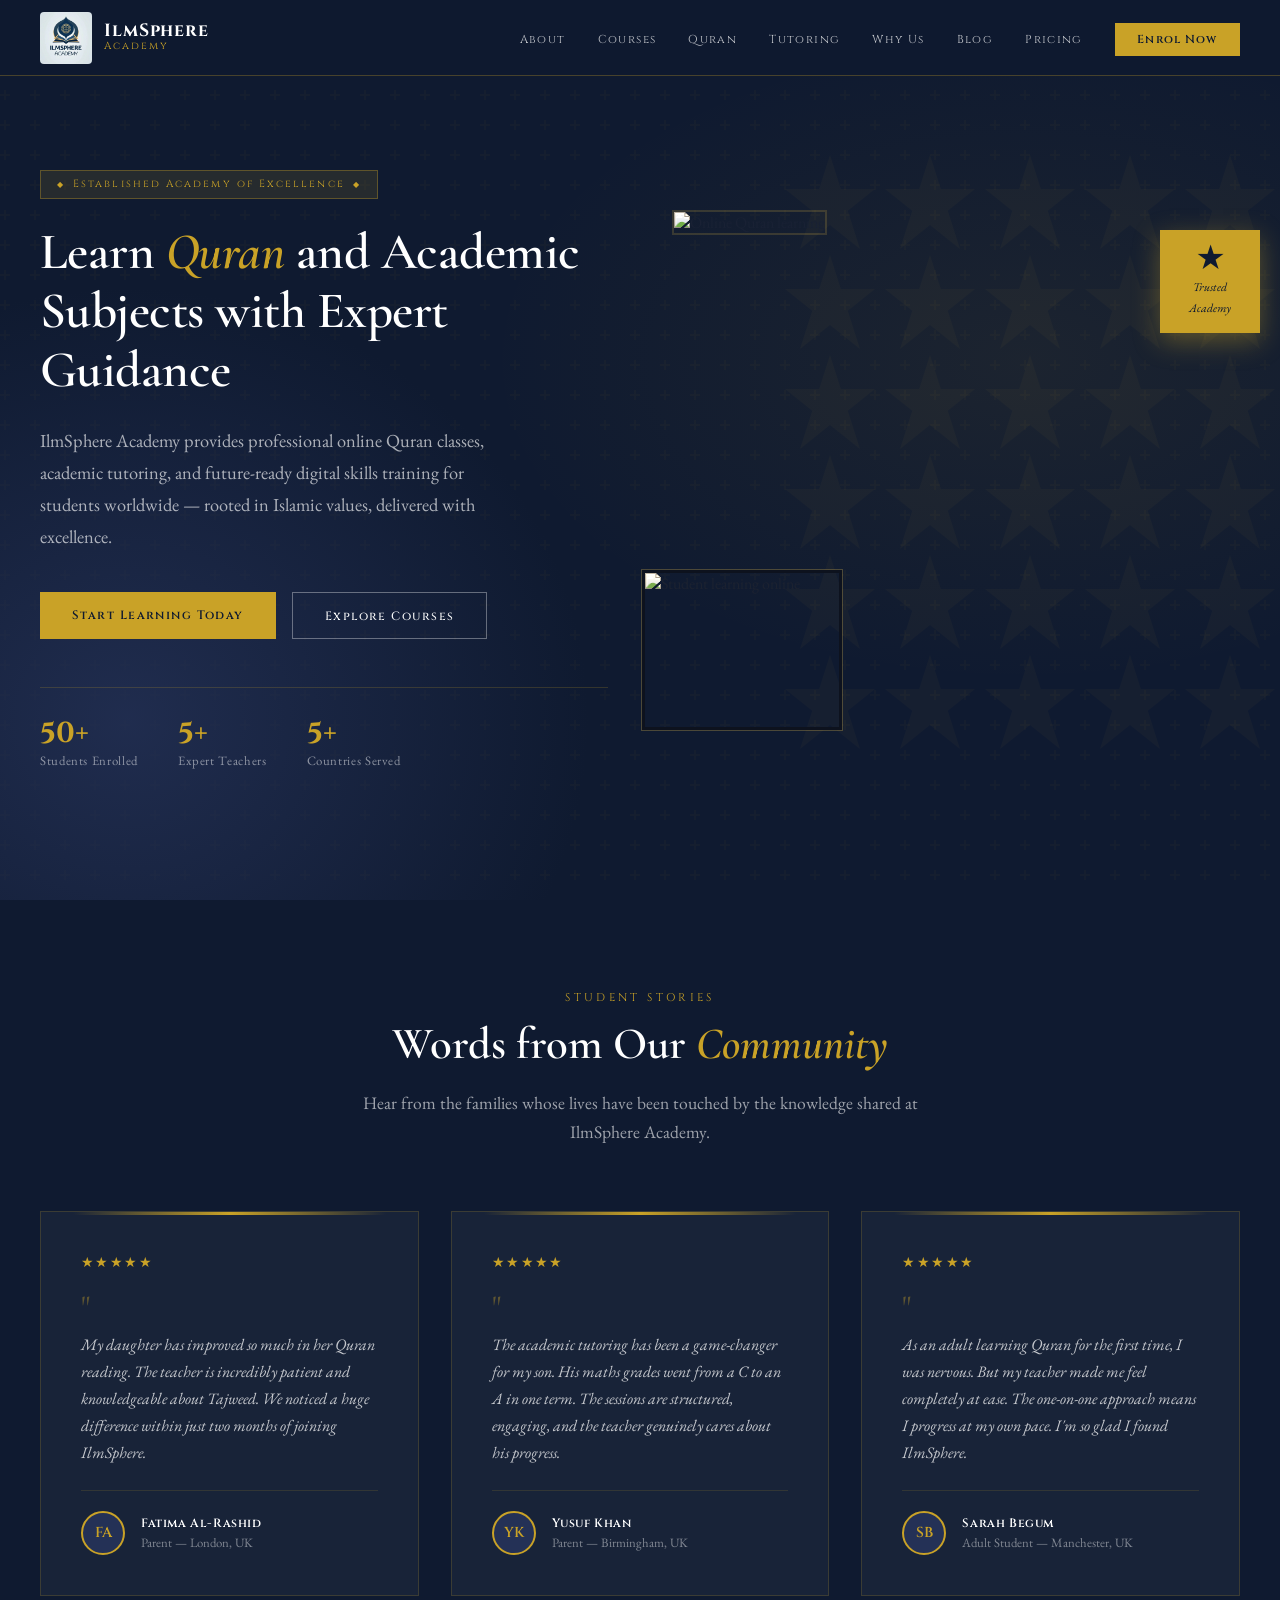
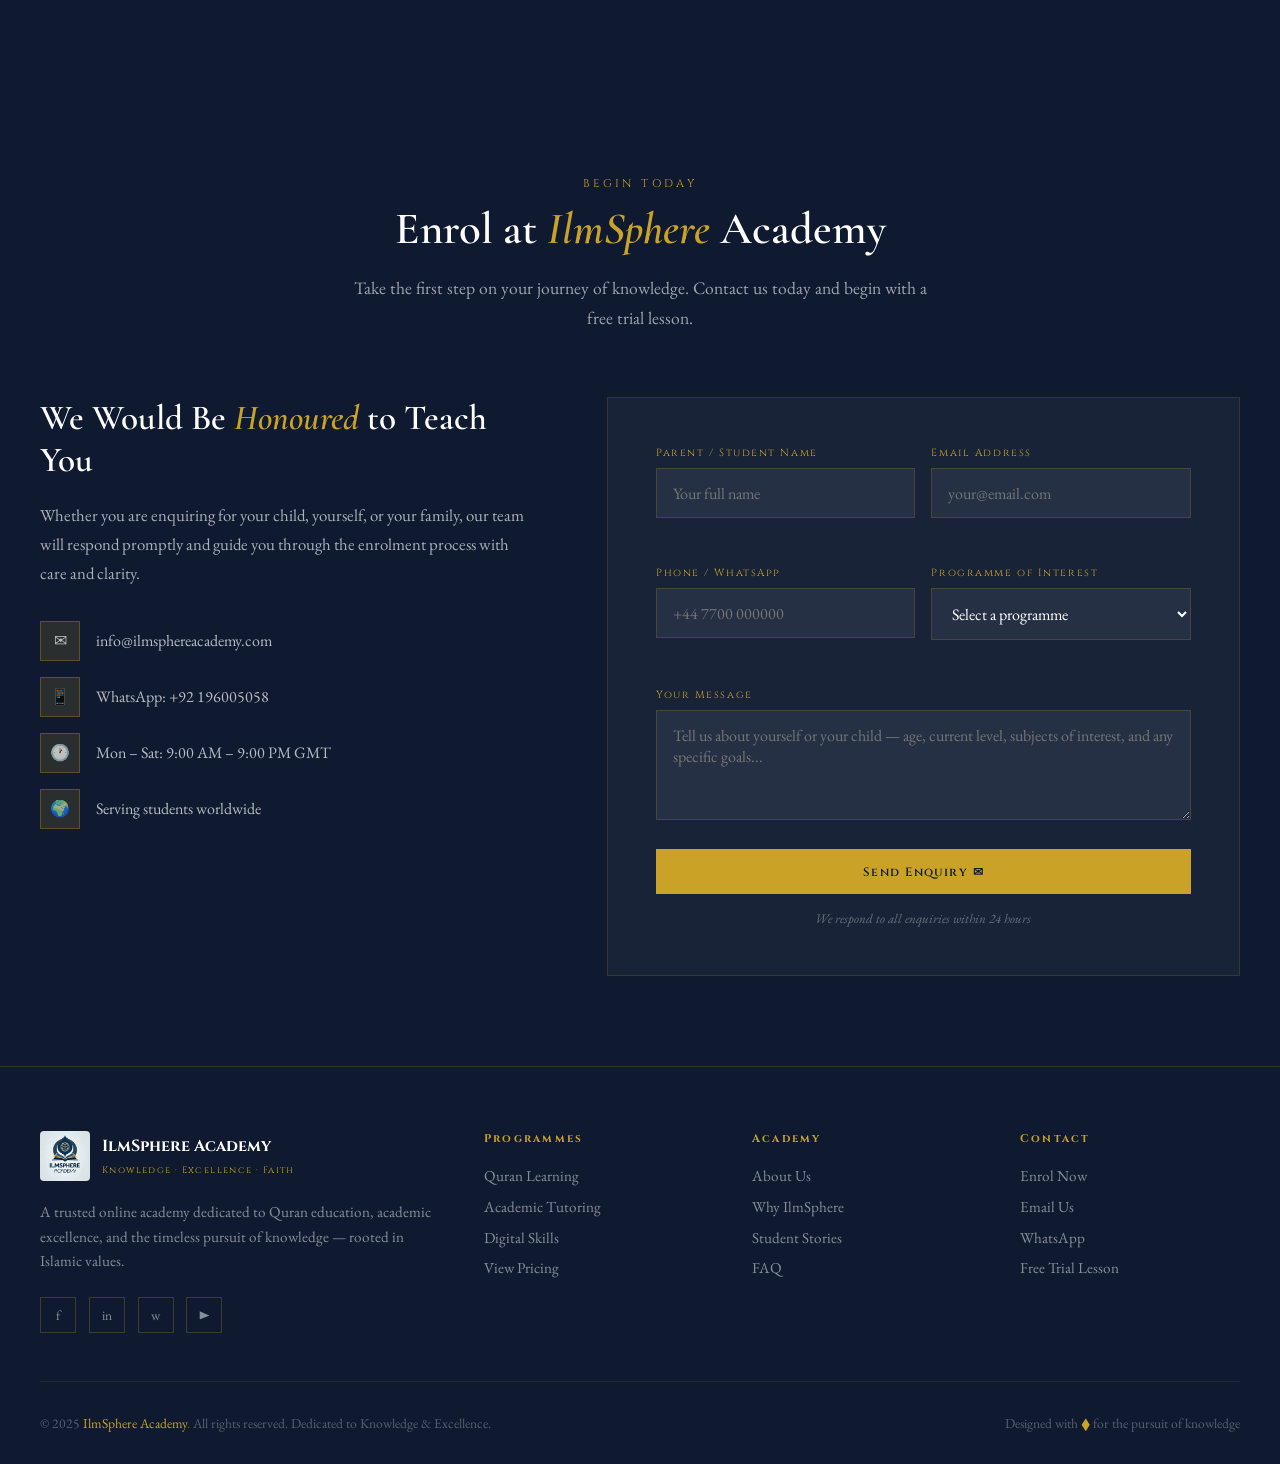
==== commit e7536303: "Add blog page" ====
--- a/index.html
+++ b/index.html
@@ -7,1615 +7,7 @@
 <link rel="icon" type="image/png" href="logo.png">
 <link rel="preconnect" href="https://fonts.googleapis.com">
 <link href="https://fonts.googleapis.com/css2?family=Cormorant+Garamond:ital,wght@0,300;0,400;0,500;0,600;0,700;1,400;1,600&family=Cinzel:wght@400;500;600;700;900&family=EB+Garamond:ital,wght@0,400;0,500;0,600;1,400&display=swap" rel="stylesheet">
-<style>
-  :root {
-    --navy: #1a2744;
-    --navy-deep: #0f1a30;
-    --navy-mid: #243156;
-    --gold: #c9a227;
-    --gold-light: #e8c84a;
-    --gold-pale: #f5e9c0;
-    --cream: #faf7f0;
-    --cream-dark: #f0e8d5;
-    --parchment: #e8dcc8;
-    --text-dark: #1a2744;
-    --text-mid: #3d4f70;
-    --text-light: #6b7fa3;
-    --white: #ffffff;
-    --shadow-gold: rgba(201, 162, 39, 0.3);
-    --shadow-navy: rgba(26, 39, 68, 0.25);
-  }
-
-  * { margin: 0; padding: 0; box-sizing: border-box; }
-
-  html { scroll-behavior: smooth; }
-
-  body {
-    font-family: 'EB Garamond', Georgia, serif;
-    background: var(--cream);
-    color: var(--text-dark);
-    overflow-x: hidden;
-  }
-
-  /* ===== ORNAMENTAL DIVIDERS ===== */
-  .ornament {
-    text-align: center;
-    color: var(--gold);
-    font-size: 1.4rem;
-    letter-spacing: 0.5rem;
-    margin: 1rem 0;
-    opacity: 0.8;
-  }
-  .ornament::before, .ornament::after {
-    content: '';
-    display: inline-block;
-    width: 60px;
-    height: 1px;
-    background: var(--gold);
-    vertical-align: middle;
-    margin: 0 1rem;
-    opacity: 0.6;
-  }
-
-  .section-divider {
-    width: 100%;
-    height: 2px;
-    background: linear-gradient(90deg, transparent, var(--gold), transparent);
-    margin: 0;
-  }
-
-  /* ===== NAVIGATION ===== */
-  nav {
-    position: fixed;
-    top: 0; left: 0; right: 0;
-    z-index: 1000;
-    background: rgba(15, 26, 48, 0.97);
-    backdrop-filter: blur(12px);
-    border-bottom: 1px solid rgba(201, 162, 39, 0.3);
-    padding: 0 2rem;
-    transition: all 0.3s ease;
-  }
-
-  .nav-inner {
-    max-width: 1200px;
-    margin: 0 auto;
-    display: flex;
-    align-items: center;
-    justify-content: space-between;
-    height: 75px;
-  }
-
-  .nav-logo {
-    display: flex;
-    align-items: center;
-    gap: 12px;
-    text-decoration: none;
-  }
-
-  .nav-logo img {
-    height: 52px;
-    width: 52px;
-    object-fit: contain;
-    border-radius: 4px;
-  }
-
-  .nav-logo-text {
-    display: flex;
-    flex-direction: column;
-    line-height: 1.1;
-  }
-
-  .nav-logo-text .brand-name {
-    font-family: 'Cinzel', serif;
-    font-weight: 700;
-    font-size: 1.1rem;
-    color: var(--white);
-    letter-spacing: 0.05em;
-  }
-
-  .nav-logo-text .brand-sub {
-    font-family: 'Cinzel', serif;
-    font-size: 0.65rem;
-    color: var(--gold);
-    letter-spacing: 0.2em;
-    font-weight: 400;
-  }
-
-  .nav-links {
-    display: flex;
-    align-items: center;
-    gap: 2rem;
-    list-style: none;
-  }
-
-  .nav-links a {
-    font-family: 'Cinzel', serif;
-    font-size: 0.72rem;
-    letter-spacing: 0.12em;
-    color: rgba(255,255,255,0.75);
-    text-decoration: none;
-    transition: color 0.3s;
-    font-weight: 400;
-  }
-
-  .nav-links a:hover { color: var(--gold); }
-
-  .nav-cta {
-    background: var(--gold) !important;
-    color: var(--navy-deep) !important;
-    padding: 0.55rem 1.4rem !important;
-    font-weight: 600 !important;
-    letter-spacing: 0.1em !important;
-    transition: background 0.3s, transform 0.2s !important;
-  }
-  .nav-cta:hover { background: var(--gold-light) !important; transform: translateY(-1px); }
-
-  .hamburger {
-    display: none;
-    flex-direction: column;
-    cursor: pointer;
-    gap: 5px;
-  }
-  .hamburger span {
-    display: block;
-    width: 24px;
-    height: 2px;
-    background: var(--gold);
-    transition: all 0.3s;
-  }
-
-  /* ===== HERO ===== */
-  #hero {
-    min-height: 100vh;
-    background: var(--navy-deep);
-    display: flex;
-    align-items: center;
-    position: relative;
-    overflow: hidden;
-    padding: 100px 2rem 60px;
-  }
-
-  .hero-bg {
-    position: absolute;
-    inset: 0;
-    background:
-      radial-gradient(ellipse 70% 60% at 80% 40%, rgba(201,162,39,0.07) 0%, transparent 60%),
-      radial-gradient(ellipse 60% 80% at 10% 80%, rgba(36,49,86,0.8) 0%, transparent 60%),
-      url("data:image/svg+xml,%3Csvg width='60' height='60' viewBox='0 0 60 60' xmlns='http://www.w3.org/2000/svg'%3E%3Cg fill='none' fill-rule='evenodd'%3E%3Cg fill='%23c9a227' fill-opacity='0.03'%3E%3Cpath d='M36 34v-4h-2v4h-4v2h4v4h2v-4h4v-2h-4zm0-30V0h-2v4h-4v2h4v4h2V6h4V4h-4zM6 34v-4H4v4H0v2h4v4h2v-4h4v-2H6zM6 4V0H4v4H0v2h4v4h2V6h4V4H6z'/%3E%3C/g%3E%3C/g%3E%3C/svg%3E");
-  }
-
-  /* Islamic geometric pattern overlay */
-  .hero-pattern {
-    position: absolute;
-    right: -100px;
-    top: 50%;
-    transform: translateY(-50%);
-    width: 600px;
-    height: 600px;
-    opacity: 0.04;
-    background-image: url("data:image/svg+xml,%3Csvg xmlns='http://www.w3.org/2000/svg' viewBox='0 0 200 200'%3E%3Cpolygon fill='%23c9a227' points='100,10 40,198 190,78 10,78 160,198'/%3E%3C/svg%3E");
-    background-size: 100px 100px;
-  }
-
-  .hero-content {
-    max-width: 1200px;
-    margin: 0 auto;
-    position: relative;
-    z-index: 2;
-    display: grid;
-    grid-template-columns: 1fr 1fr;
-    gap: 4rem;
-    align-items: center;
-    width: 100%;
-  }
-
-  .hero-text {}
-
-  .hero-badge {
-    display: inline-flex;
-    align-items: center;
-    gap: 0.5rem;
-    background: rgba(201, 162, 39, 0.12);
-    border: 1px solid rgba(201, 162, 39, 0.35);
-    padding: 0.4rem 1rem;
-    margin-bottom: 1.5rem;
-    font-family: 'Cinzel', serif;
-    font-size: 0.65rem;
-    letter-spacing: 0.2em;
-    color: var(--gold);
-  }
-
-  .hero-badge::before { content: '◆'; font-size: 0.5rem; }
-  .hero-badge::after { content: '◆'; font-size: 0.5rem; }
-
-  .hero-title {
-    font-family: 'Cormorant Garamond', serif;
-    font-size: clamp(2.5rem, 4vw, 4rem);
-    font-weight: 600;
-    color: var(--white);
-    line-height: 1.15;
-    margin-bottom: 1.5rem;
-    letter-spacing: -0.01em;
-  }
-
-  .hero-title em {
-    font-style: italic;
-    color: var(--gold);
-  }
-
-  .hero-subtitle {
-    font-size: 1.15rem;
-    color: rgba(255,255,255,0.65);
-    line-height: 1.75;
-    margin-bottom: 2.5rem;
-    max-width: 480px;
-    font-weight: 400;
-  }
-
-  .hero-actions {
-    display: flex;
-    gap: 1rem;
-    flex-wrap: wrap;
-  }
-
-  .btn-primary {
-    background: var(--gold);
-    color: var(--navy-deep);
-    padding: 0.9rem 2rem;
-    font-family: 'Cinzel', serif;
-    font-size: 0.75rem;
-    font-weight: 600;
-    letter-spacing: 0.12em;
-    border: none;
-    cursor: pointer;
-    text-decoration: none;
-    display: inline-block;
-    transition: all 0.3s;
-    position: relative;
-    overflow: hidden;
-  }
-
-  .btn-primary::before {
-    content: '';
-    position: absolute;
-    inset: 0;
-    background: linear-gradient(135deg, rgba(255,255,255,0.2), transparent);
-    opacity: 0;
-    transition: opacity 0.3s;
-  }
-
-  .btn-primary:hover { background: var(--gold-light); transform: translateY(-2px); box-shadow: 0 8px 25px rgba(201,162,39,0.4); }
-  .btn-primary:hover::before { opacity: 1; }
-
-  .btn-secondary {
-    background: transparent;
-    color: var(--white);
-    padding: 0.9rem 2rem;
-    font-family: 'Cinzel', serif;
-    font-size: 0.75rem;
-    font-weight: 500;
-    letter-spacing: 0.12em;
-    border: 1px solid rgba(255,255,255,0.35);
-    cursor: pointer;
-    text-decoration: none;
-    display: inline-block;
-    transition: all 0.3s;
-  }
-
-  .btn-secondary:hover {
-    border-color: var(--gold);
-    color: var(--gold);
-    transform: translateY(-2px);
-  }
-
-  .hero-stats {
-    display: flex;
-    gap: 2.5rem;
-    margin-top: 3rem;
-    padding-top: 2rem;
-    border-top: 1px solid rgba(201,162,39,0.2);
-  }
-
-  .stat { text-align: left; }
-  .stat-num {
-    font-family: 'Cinzel', serif;
-    font-size: 1.8rem;
-    font-weight: 700;
-    color: var(--gold);
-    display: block;
-    line-height: 1;
-  }
-  .stat-label {
-    font-size: 0.8rem;
-    color: rgba(255,255,255,0.5);
-    letter-spacing: 0.05em;
-    margin-top: 0.3rem;
-  }
-
-  .hero-visual {
-    position: relative;
-    height: 520px;
-  }
-
-  .hero-img-main {
-    width: 100%;
-    height: 380px;
-    object-fit: cover;
-    filter: sepia(30%) contrast(1.1);
-    transition: filter 0.5s;
-    border: 2px solid rgba(201,162,39,0.2);
-  }
-
-  .hero-img-main:hover { filter: sepia(0%) contrast(1.1); }
-
-  .hero-img-float {
-    position: absolute;
-    bottom: 0;
-    left: -30px;
-    width: 200px;
-    height: 160px;
-    object-fit: cover;
-    filter: sepia(40%) contrast(1.1);
-    transition: filter 0.5s;
-    border: 3px solid var(--navy-deep);
-    outline: 1px solid rgba(201,162,39,0.3);
-  }
-
-  .hero-img-float:hover { filter: sepia(0%) contrast(1.1); }
-
-  .hero-card-badge {
-    position: absolute;
-    top: 20px;
-    right: -20px;
-    background: var(--gold);
-    color: var(--navy-deep);
-    padding: 1rem;
-    text-align: center;
-    width: 100px;
-    box-shadow: 0 8px 25px rgba(201,162,39,0.4);
-  }
-
-  .hero-card-badge .badge-num {
-    font-family: 'Cinzel', serif;
-    font-size: 1.8rem;
-    font-weight: 700;
-    display: block;
-    line-height: 1;
-  }
-
-  .hero-card-badge .badge-text {
-    font-family: 'EB Garamond', serif;
-    font-size: 0.75rem;
-    font-style: italic;
-  }
-
-  /* ===== SECTIONS GENERAL ===== */
-  section { padding: 90px 2rem; }
-
-  .container { max-width: 1200px; margin: 0 auto; }
-
-  .section-header {
-    text-align: center;
-    margin-bottom: 4rem;
-  }
-
-  .section-eyebrow {
-    font-family: 'Cinzel', serif;
-    font-size: 0.7rem;
-    letter-spacing: 0.3em;
-    color: var(--gold);
-    text-transform: uppercase;
-    display: block;
-    margin-bottom: 0.8rem;
-  }
-
-  .section-title {
-    font-family: 'Cormorant Garamond', serif;
-    font-size: clamp(2rem, 3.5vw, 3rem);
-    font-weight: 600;
-    color: var(--navy);
-    line-height: 1.2;
-    margin-bottom: 1rem;
-  }
-
-  .section-title em { font-style: italic; color: var(--gold); }
-
-  .section-subtitle {
-    font-size: 1.1rem;
-    color: var(--text-light);
-    max-width: 580px;
-    margin: 0 auto;
-    line-height: 1.7;
-  }
-
-  /* ===== ABOUT ===== */
-  #about { background: var(--white); }
-
-  .about-grid {
-    display: grid;
-    grid-template-columns: 1fr 1fr;
-    gap: 5rem;
-    align-items: center;
-  }
-
-  .about-img-stack { position: relative; height: 480px; }
-
-  .about-img-1 {
-    position: absolute;
-    top: 0; left: 0;
-    width: 75%;
-    height: 320px;
-    object-fit: cover;
-    filter: sepia(25%) contrast(1.1);
-    transition: filter 0.5s;
-    border: 2px solid var(--parchment);
-    box-shadow: 8px 8px 30px var(--shadow-navy);
-  }
-
-  .about-img-1:hover { filter: sepia(0%) contrast(1.1); }
-
-  .about-img-2 {
-    position: absolute;
-    bottom: 0; right: 0;
-    width: 60%;
-    height: 240px;
-    object-fit: cover;
-    filter: sepia(35%) contrast(1.1);
-    transition: filter 0.5s;
-    border: 3px solid var(--white);
-    outline: 1px solid var(--parchment);
-    box-shadow: 8px 8px 30px var(--shadow-navy);
-  }
-
-  .about-img-2:hover { filter: sepia(0%) contrast(1.1); }
-
-  .about-ornament {
-    position: absolute;
-    top: 50%;
-    left: 50%;
-    transform: translate(-50%, -50%);
-    width: 80px;
-    height: 80px;
-    background: var(--gold);
-    display: flex;
-    align-items: center;
-    justify-content: center;
-    font-family: 'Cinzel', serif;
-    font-size: 0.6rem;
-    letter-spacing: 0.15em;
-    color: var(--navy-deep);
-    font-weight: 700;
-    text-align: center;
-    box-shadow: 0 8px 25px var(--shadow-gold);
-    z-index: 2;
-    padding: 1rem;
-    line-height: 1.3;
-  }
-
-  .about-text {}
-
-  .about-text h2 {
-    font-family: 'Cormorant Garamond', serif;
-    font-size: 2.5rem;
-    font-weight: 600;
-    color: var(--navy);
-    line-height: 1.2;
-    margin-bottom: 1.5rem;
-  }
-
-  .about-text h2 em { font-style: italic; color: var(--gold); }
-
-  .about-text p {
-    font-size: 1.1rem;
-    color: var(--text-mid);
-    line-height: 1.8;
-    margin-bottom: 1.2rem;
-  }
-
-  .about-features {
-    margin: 2rem 0;
-    display: grid;
-    grid-template-columns: 1fr 1fr;
-    gap: 1rem;
-  }
-
-  .about-feature {
-    display: flex;
-    align-items: flex-start;
-    gap: 0.8rem;
-    padding: 1rem;
-    background: var(--cream);
-    border-left: 3px solid var(--gold);
-  }
-
-  .about-feature-icon {
-    font-size: 1.2rem;
-    flex-shrink: 0;
-    margin-top: 2px;
-  }
-
-  .about-feature-text {
-    font-size: 0.95rem;
-    color: var(--text-mid);
-    line-height: 1.5;
-    font-weight: 500;
-  }
-
-  /* ===== COURSES ===== */
-  #courses { background: var(--cream); }
-
-  .courses-grid {
-    display: grid;
-    grid-template-columns: repeat(3, 1fr);
-    gap: 2rem;
-  }
-
-  .course-card {
-    background: var(--white);
-    border: 1px solid var(--parchment);
-    overflow: hidden;
-    transition: transform 0.3s, box-shadow 0.3s;
-    position: relative;
-  }
-
-  .course-card:hover {
-    transform: translateY(-6px);
-    box-shadow: 0 20px 50px var(--shadow-navy);
-  }
-
-  .course-img-wrap {
-    height: 220px;
-    overflow: hidden;
-    position: relative;
-  }
-
-  .course-img-wrap img {
-    width: 100%;
-    height: 100%;
-    object-fit: cover;
-    filter: sepia(40%) contrast(1.1);
-    transition: filter 0.5s, transform 0.5s;
-  }
-
-  .course-card:hover .course-img-wrap img {
-    filter: sepia(0%) contrast(1.1);
-    transform: scale(1.05);
-  }
-
-  /* Arch-top effect */
-  .course-img-wrap::after {
-    content: '';
-    position: absolute;
-    bottom: 0; left: 0; right: 0;
-    height: 40px;
-    background: var(--white);
-    clip-path: ellipse(55% 100% at 50% 100%);
-  }
-
-  .course-card.coming-soon .course-img-wrap img { filter: sepia(80%) contrast(0.9) opacity(0.7); }
-
-  .coming-soon-tag {
-    position: absolute;
-    top: 15px;
-    right: 0;
-    background: var(--navy);
-    color: var(--gold);
-    font-family: 'Cinzel', serif;
-    font-size: 0.6rem;
-    letter-spacing: 0.15em;
-    padding: 0.4rem 1rem 0.4rem 0.8rem;
-    z-index: 5;
-  }
-
-  .course-body {
-    padding: 1.5rem 1.8rem 2rem;
-  }
-
-  .course-icon {
-    font-size: 1.5rem;
-    margin-bottom: 0.8rem;
-    display: block;
-  }
-
-  .course-title {
-    font-family: 'Cormorant Garamond', serif;
-    font-size: 1.4rem;
-    font-weight: 600;
-    color: var(--navy);
-    margin-bottom: 0.8rem;
-    line-height: 1.2;
-  }
-
-  .course-desc {
-    font-size: 0.95rem;
-    color: var(--text-mid);
-    line-height: 1.65;
-    margin-bottom: 1.5rem;
-  }
-
-  .course-link {
-    font-family: 'Cinzel', serif;
-    font-size: 0.68rem;
-    letter-spacing: 0.15em;
-    color: var(--gold);
-    text-decoration: none;
-    display: inline-flex;
-    align-items: center;
-    gap: 0.5rem;
-    border-bottom: 1px solid var(--gold);
-    padding-bottom: 2px;
-    transition: gap 0.3s;
-  }
-
-  .course-link:hover { gap: 0.8rem; }
-  .course-link::after { content: '→'; }
-
-  /* ===== QURAN PROGRAM ===== */
-  #quran { background: var(--navy-deep); position: relative; overflow: hidden; }
-
-  .quran-bg-pattern {
-    position: absolute;
-    inset: 0;
-    opacity: 0.03;
-    background-image: repeating-linear-gradient(
-      45deg,
-      var(--gold) 0,
-      var(--gold) 1px,
-      transparent 0,
-      transparent 50%
-    );
-    background-size: 20px 20px;
-  }
-
-  .quran-grid {
-    display: grid;
-    grid-template-columns: 1fr 1.2fr;
-    gap: 5rem;
-    align-items: center;
-    position: relative;
-    z-index: 2;
-  }
-
-  .quran-visual { position: relative; }
-
-  .quran-img {
-    width: 100%;
-    height: 420px;
-    object-fit: cover;
-    filter: sepia(50%) contrast(1.1);
-    transition: filter 0.5s;
-    border: 1px solid rgba(201,162,39,0.3);
-  }
-
-  .quran-img:hover { filter: sepia(0%) contrast(1.1); }
-
-  .quran-badge-wrap {
-    position: absolute;
-    bottom: -20px;
-    right: -20px;
-    background: var(--gold);
-    width: 120px;
-    height: 120px;
-    display: flex;
-    flex-direction: column;
-    align-items: center;
-    justify-content: center;
-    text-align: center;
-    padding: 1rem;
-    box-shadow: 0 8px 30px var(--shadow-gold);
-  }
-
-  .quran-badge-wrap .qb-top {
-    font-family: 'Cinzel', serif;
-    font-size: 0.6rem;
-    letter-spacing: 0.1em;
-    color: var(--navy-deep);
-    font-weight: 600;
-  }
-
-  .quran-badge-wrap .qb-main {
-    font-family: 'Cormorant Garamond', serif;
-    font-size: 1.8rem;
-    font-weight: 700;
-    color: var(--navy-deep);
-    line-height: 1;
-    margin: 0.3rem 0;
-  }
-
-  .quran-badge-wrap .qb-bot {
-    font-family: 'EB Garamond', serif;
-    font-size: 0.75rem;
-    color: var(--navy-deep);
-    font-style: italic;
-  }
-
-  .quran-text {}
-
-  .quran-text .section-eyebrow { text-align: left; }
-
-  .quran-text h2 {
-    font-family: 'Cormorant Garamond', serif;
-    font-size: 2.5rem;
-    font-weight: 600;
-    color: var(--white);
-    line-height: 1.2;
-    margin-bottom: 1.2rem;
-  }
-
-  .quran-text h2 em { font-style: italic; color: var(--gold); }
-
-  .quran-text p {
-    color: rgba(255,255,255,0.7);
-    font-size: 1.05rem;
-    line-height: 1.75;
-    margin-bottom: 1.5rem;
-  }
-
-  .quran-features {
-    list-style: none;
-    margin: 1.5rem 0 2rem;
-    display: grid;
-    gap: 0.7rem;
-  }
-
-  .quran-features li {
-    color: rgba(255,255,255,0.8);
-    font-size: 1rem;
-    display: flex;
-    align-items: center;
-    gap: 0.8rem;
-    padding: 0.6rem 0;
-    border-bottom: 1px solid rgba(201,162,39,0.1);
-  }
-
-  .quran-features li::before {
-    content: '◆';
-    color: var(--gold);
-    font-size: 0.5rem;
-    flex-shrink: 0;
-  }
-
-  /* ===== ACADEMIC ===== */
-  #academic { background: var(--white); }
-
-  .academic-grid {
-    display: grid;
-    grid-template-columns: 1.2fr 1fr;
-    gap: 5rem;
-    align-items: center;
-  }
-
-  .academic-text {}
-
-  .academic-text h2 {
-    font-family: 'Cormorant Garamond', serif;
-    font-size: 2.5rem;
-    font-weight: 600;
-    color: var(--navy);
-    line-height: 1.2;
-    margin-bottom: 1.2rem;
-  }
-
-  .academic-text h2 em { color: var(--gold); font-style: italic; }
-
-  .academic-text p {
-    color: var(--text-mid);
-    font-size: 1.1rem;
-    line-height: 1.75;
-    margin-bottom: 1.2rem;
-  }
-
-  .academic-subjects {
-    display: flex;
-    flex-wrap: wrap;
-    gap: 0.6rem;
-    margin: 1.5rem 0;
-  }
-
-  .subject-tag {
-    background: var(--cream);
-    border: 1px solid var(--parchment);
-    color: var(--navy);
-    font-family: 'Cinzel', serif;
-    font-size: 0.65rem;
-    letter-spacing: 0.1em;
-    padding: 0.4rem 0.9rem;
-    transition: all 0.3s;
-    cursor: default;
-  }
-
-  .subject-tag:hover {
-    background: var(--navy);
-    color: var(--gold);
-    border-color: var(--navy);
-  }
-
-  .academic-visual { position: relative; }
-
-  .academic-img-grid {
-    display: grid;
-    grid-template-columns: 1fr 1fr;
-    gap: 12px;
-  }
-
-  .academic-img-grid img {
-    width: 100%;
-    height: 180px;
-    object-fit: cover;
-    filter: sepia(30%) contrast(1.1);
-    transition: filter 0.5s;
-    border: 1px solid var(--parchment);
-  }
-
-  .academic-img-grid img:hover { filter: sepia(0%) contrast(1.1); }
-  .academic-img-grid img:first-child { grid-column: 1 / -1; height: 200px; }
-
-  /* ===== DIGITAL SKILLS ===== */
-  #digital {
-    background: linear-gradient(135deg, var(--cream) 0%, var(--cream-dark) 100%);
-    position: relative;
-  }
-
-  .digital-banner {
-    background: var(--navy);
-    padding: 3rem 4rem;
-    display: grid;
-    grid-template-columns: 1fr auto;
-    gap: 3rem;
-    align-items: center;
-    border-left: 4px solid var(--gold);
-    position: relative;
-    overflow: hidden;
-  }
-
-  .digital-banner::before {
-    content: '';
-    position: absolute;
-    right: -100px;
-    top: -100px;
-    width: 300px;
-    height: 300px;
-    border-radius: 50%;
-    background: rgba(201,162,39,0.05);
-  }
-
-  .digital-banner h3 {
-    font-family: 'Cormorant Garamond', serif;
-    font-size: 2rem;
-    font-weight: 600;
-    color: var(--white);
-    margin-bottom: 0.8rem;
-  }
-
-  .digital-banner h3 em { color: var(--gold); font-style: italic; }
-
-  .digital-banner p {
-    color: rgba(255,255,255,0.65);
-    font-size: 1.05rem;
-    line-height: 1.7;
-    max-width: 550px;
-  }
-
-  .digital-skills-list {
-    display: flex;
-    flex-wrap: wrap;
-    gap: 0.5rem;
-    margin-top: 1.5rem;
-  }
-
-  .digital-skill {
-    background: rgba(201,162,39,0.12);
-    border: 1px solid rgba(201,162,39,0.25);
-    color: var(--gold);
-    font-family: 'Cinzel', serif;
-    font-size: 0.62rem;
-    letter-spacing: 0.1em;
-    padding: 0.35rem 0.8rem;
-  }
-
-  .digital-cta { flex-shrink: 0; text-align: center; }
-
-  .coming-badge {
-    display: inline-block;
-    background: var(--gold);
-    color: var(--navy-deep);
-    font-family: 'Cinzel', serif;
-    font-size: 0.65rem;
-    font-weight: 700;
-    letter-spacing: 0.2em;
-    padding: 0.6rem 1.5rem;
-    margin-bottom: 1rem;
-    display: block;
-    animation: pulse-badge 2s ease-in-out infinite;
-  }
-
-  @keyframes pulse-badge {
-    0%, 100% { opacity: 1; }
-    50% { opacity: 0.7; }
-  }
-
-  /* ===== WHY CHOOSE US ===== */
-  #why { background: var(--cream); }
-
-  .why-grid {
-    display: grid;
-    grid-template-columns: repeat(3, 1fr);
-    gap: 2rem;
-    margin-top: 1rem;
-  }
-
-  .why-card {
-    background: var(--white);
-    padding: 2.5rem 2rem;
-    border: 1px solid var(--parchment);
-    border-top: 3px solid transparent;
-    transition: all 0.3s;
-    text-align: center;
-  }
-
-  .why-card:hover {
-    border-top-color: var(--gold);
-    transform: translateY(-4px);
-    box-shadow: 0 15px 40px var(--shadow-navy);
-  }
-
-  .why-icon {
-    width: 64px;
-    height: 64px;
-    background: var(--navy);
-    border-radius: 50%;
-    display: flex;
-    align-items: center;
-    justify-content: center;
-    font-size: 1.6rem;
-    margin: 0 auto 1.5rem;
-    transition: background 0.3s;
-  }
-
-  .why-card:hover .why-icon { background: var(--gold); }
-
-  .why-title {
-    font-family: 'Cormorant Garamond', serif;
-    font-size: 1.25rem;
-    font-weight: 600;
-    color: var(--navy);
-    margin-bottom: 0.8rem;
-  }
-
-  .why-desc {
-    font-size: 0.95rem;
-    color: var(--text-mid);
-    line-height: 1.65;
-  }
-
-  /* ===== TESTIMONIALS ===== */
-  #testimonials { background: var(--navy-deep); }
-
-  .testimonials-grid {
-    display: grid;
-    grid-template-columns: repeat(3, 1fr);
-    gap: 2rem;
-  }
-
-  .testimonial-card {
-    background: rgba(255,255,255,0.04);
-    border: 1px solid rgba(201,162,39,0.2);
-    padding: 2.5rem;
-    position: relative;
-    transition: all 0.3s;
-  }
-
-  .testimonial-card:hover {
-    background: rgba(255,255,255,0.07);
-    border-color: rgba(201,162,39,0.4);
-    transform: translateY(-4px);
-  }
-
-  /* Certificate-style top border */
-  .testimonial-card::before {
-    content: '';
-    position: absolute;
-    top: 0; left: 2rem; right: 2rem;
-    height: 3px;
-    background: linear-gradient(90deg, transparent, var(--gold), transparent);
-  }
-
-  .testimonial-stars {
-    color: var(--gold);
-    font-size: 0.9rem;
-    letter-spacing: 0.1em;
-    margin-bottom: 1.2rem;
-  }
-
-  .testimonial-quote {
-    font-size: 2rem;
-    color: var(--gold);
-    opacity: 0.4;
-    font-family: 'Cormorant Garamond', serif;
-    line-height: 1;
-    margin-bottom: 0.5rem;
-  }
-
-  .testimonial-text {
-    font-size: 1rem;
-    color: rgba(255,255,255,0.75);
-    line-height: 1.7;
-    margin-bottom: 1.5rem;
-    font-style: italic;
-  }
-
-  .testimonial-author {
-    display: flex;
-    align-items: center;
-    gap: 1rem;
-    padding-top: 1.2rem;
-    border-top: 1px solid rgba(201,162,39,0.15);
-  }
-
-  .author-avatar {
-    width: 44px;
-    height: 44px;
-    border-radius: 50%;
-    background: var(--navy-mid);
-    border: 2px solid var(--gold);
-    display: flex;
-    align-items: center;
-    justify-content: center;
-    font-family: 'Cinzel', serif;
-    font-size: 0.9rem;
-    font-weight: 600;
-    color: var(--gold);
-    flex-shrink: 0;
-  }
-
-  .author-info {}
-
-  .author-name {
-    font-family: 'Cinzel', serif;
-    font-size: 0.75rem;
-    font-weight: 600;
-    color: var(--white);
-    letter-spacing: 0.05em;
-  }
-
-  .author-detail {
-    font-size: 0.8rem;
-    color: rgba(255,255,255,0.45);
-    margin-top: 0.2rem;
-  }
-
-  /* ===== PRICING ===== */
-  #pricing { background: var(--white); }
-
-  .pricing-grid {
-    display: grid;
-    grid-template-columns: repeat(3, 1fr);
-    gap: 2rem;
-    align-items: start;
-  }
-
-  .pricing-card {
-    border: 1px solid var(--parchment);
-    padding: 2.5rem 2rem;
-    position: relative;
-    transition: all 0.3s;
-  }
-
-  .pricing-card:hover {
-    transform: translateY(-5px);
-    box-shadow: 0 20px 50px var(--shadow-navy);
-  }
-
-  .pricing-card.featured {
-    background: var(--navy);
-    border-color: var(--gold);
-    transform: scale(1.03);
-  }
-
-  .pricing-card.featured:hover { transform: scale(1.03) translateY(-5px); }
-
-  .wax-seal {
-    position: absolute;
-    top: -18px;
-    left: 50%;
-    transform: translateX(-50%);
-    width: 70px;
-    height: 70px;
-    background: var(--gold);
-    border-radius: 50%;
-    display: flex;
-    flex-direction: column;
-    align-items: center;
-    justify-content: center;
-    box-shadow: 0 4px 15px var(--shadow-gold);
-    font-family: 'Cinzel', serif;
-    font-size: 0.55rem;
-    font-weight: 700;
-    letter-spacing: 0.1em;
-    color: var(--navy-deep);
-    text-align: center;
-    line-height: 1.2;
-    border: 3px solid rgba(255,255,255,0.8);
-  }
-
-  .plan-tier {
-    font-family: 'Cinzel', serif;
-    font-size: 0.68rem;
-    letter-spacing: 0.2em;
-    color: var(--gold);
-    margin-bottom: 0.5rem;
-  }
-
-  .pricing-card.featured .plan-tier { color: var(--gold); }
-
-  .plan-name {
-    font-family: 'Cormorant Garamond', serif;
-    font-size: 1.6rem;
-    font-weight: 600;
-    color: var(--navy);
-    margin-bottom: 0.3rem;
-  }
-
-  .pricing-card.featured .plan-name { color: var(--white); }
-
-  .plan-desc {
-    font-size: 0.9rem;
-    color: var(--text-light);
-    margin-bottom: 1.5rem;
-    line-height: 1.5;
-  }
-
-  .pricing-card.featured .plan-desc { color: rgba(255,255,255,0.6); }
-
-  .plan-price {
-    display: flex;
-    align-items: baseline;
-    gap: 0.3rem;
-    margin-bottom: 1.5rem;
-    padding: 1rem 0;
-    border-top: 1px solid var(--parchment);
-    border-bottom: 1px solid var(--parchment);
-  }
-
-  .pricing-card.featured .plan-price { border-color: rgba(201,162,39,0.25); }
-
-  .price-currency {
-    font-family: 'Cinzel', serif;
-    font-size: 1rem;
-    color: var(--gold);
-  }
-
-  .price-amount {
-    font-family: 'Cormorant Garamond', serif;
-    font-size: 2.8rem;
-    font-weight: 700;
-    color: var(--navy);
-    line-height: 1;
-  }
-
-  .pricing-card.featured .price-amount { color: var(--white); }
-
-  .price-period {
-    font-size: 0.85rem;
-    color: var(--text-light);
-    align-self: flex-end;
-  }
-
-  .pricing-card.featured .price-period { color: rgba(255,255,255,0.5); }
-
-  .plan-features {
-    list-style: none;
-    margin-bottom: 2rem;
-    display: grid;
-    gap: 0.7rem;
-  }
-
-  .plan-features li {
-    font-size: 0.95rem;
-    color: var(--text-mid);
-    display: flex;
-    align-items: center;
-    gap: 0.7rem;
-  }
-
-  .pricing-card.featured .plan-features li { color: rgba(255,255,255,0.75); }
-
-  .plan-features li::before {
-    content: '✓';
-    color: var(--gold);
-    font-weight: 700;
-    flex-shrink: 0;
-  }
-
-  .btn-plan {
-    width: 100%;
-    text-align: center;
-    padding: 0.85rem;
-    font-family: 'Cinzel', serif;
-    font-size: 0.72rem;
-    font-weight: 600;
-    letter-spacing: 0.12em;
-    text-decoration: none;
-    display: block;
-    transition: all 0.3s;
-    cursor: pointer;
-    border: none;
-  }
-
-  .btn-plan-outline {
-    background: transparent;
-    border: 1px solid var(--navy);
-    color: var(--navy);
-  }
-
-  .btn-plan-outline:hover {
-    background: var(--navy);
-    color: var(--gold);
-  }
-
-  .btn-plan-gold {
-    background: var(--gold);
-    color: var(--navy-deep);
-  }
-
-  .btn-plan-gold:hover {
-    background: var(--gold-light);
-    transform: translateY(-2px);
-    box-shadow: 0 6px 20px var(--shadow-gold);
-  }
-
-  /* ===== FAQ ===== */
-  #faq { background: var(--cream); }
-
-  .faq-container { max-width: 780px; margin: 0 auto; }
-
-  .faq-item {
-    border-bottom: 1px solid var(--parchment);
-    overflow: hidden;
-  }
-
-  .faq-question {
-    display: flex;
-    justify-content: space-between;
-    align-items: center;
-    padding: 1.4rem 0;
-    cursor: pointer;
-    gap: 1rem;
-    transition: color 0.3s;
-  }
-
-  .faq-question:hover .faq-q-text { color: var(--gold); }
-
-  .faq-q-text {
-    font-family: 'Cormorant Garamond', serif;
-    font-size: 1.15rem;
-    font-weight: 500;
-    color: var(--navy);
-    transition: color 0.3s;
-  }
-
-  .faq-icon {
-    width: 28px;
-    height: 28px;
-    border: 1px solid var(--gold);
-    display: flex;
-    align-items: center;
-    justify-content: center;
-    flex-shrink: 0;
-    color: var(--gold);
-    font-size: 1.1rem;
-    font-weight: 300;
-    transition: transform 0.3s, background 0.3s;
-  }
-
-  .faq-item.open .faq-icon {
-    transform: rotate(45deg);
-    background: var(--gold);
-    color: var(--navy-deep);
-  }
-
-  .faq-answer {
-    max-height: 0;
-    overflow: hidden;
-    transition: max-height 0.4s ease, padding 0.3s;
-  }
-
-  .faq-item.open .faq-answer { max-height: 300px; padding-bottom: 1.2rem; }
-
-  .faq-answer p {
-    color: var(--text-mid);
-    font-size: 1rem;
-    line-height: 1.75;
-  }
-
-  /* ===== CONTACT ===== */
-  #contact { background: var(--navy-deep); }
-
-  .contact-grid {
-    display: grid;
-    grid-template-columns: 1fr 1.3fr;
-    gap: 5rem;
-    align-items: start;
-  }
-
-  .contact-info {}
-
-  .contact-info h2 {
-    font-family: 'Cormorant Garamond', serif;
-    font-size: 2.2rem;
-    font-weight: 600;
-    color: var(--white);
-    line-height: 1.2;
-    margin-bottom: 1.2rem;
-  }
-
-  .contact-info h2 em { color: var(--gold); font-style: italic; }
-
-  .contact-info p {
-    color: rgba(255,255,255,0.65);
-    font-size: 1.05rem;
-    line-height: 1.75;
-    margin-bottom: 2rem;
-  }
-
-  .contact-details {
-    list-style: none;
-    display: grid;
-    gap: 1rem;
-  }
-
-  .contact-detail {
-    display: flex;
-    align-items: center;
-    gap: 1rem;
-    color: rgba(255,255,255,0.7);
-    font-size: 1rem;
-  }
-
-  .contact-detail-icon {
-    width: 40px;
-    height: 40px;
-    background: rgba(201,162,39,0.15);
-    border: 1px solid rgba(201,162,39,0.3);
-    display: flex;
-    align-items: center;
-    justify-content: center;
-    font-size: 1rem;
-    flex-shrink: 0;
-  }
-
-  .contact-form { background: rgba(255,255,255,0.04); padding: 3rem; border: 1px solid rgba(201,162,39,0.15); }
-
-  .form-row { margin-bottom: 1.5rem; }
-
-  .form-row label {
-    display: block;
-    font-family: 'Cinzel', serif;
-    font-size: 0.65rem;
-    letter-spacing: 0.15em;
-    color: var(--gold);
-    margin-bottom: 0.5rem;
-  }
-
-  .form-row input,
-  .form-row select,
-  .form-row textarea {
-    width: 100%;
-    background: rgba(255,255,255,0.06);
-    border: 1px solid rgba(201,162,39,0.2);
-    padding: 0.85rem 1rem;
-    color: var(--white);
-    font-family: 'EB Garamond', serif;
-    font-size: 1rem;
-    outline: none;
-    transition: border-color 0.3s;
-  }
-
-  .form-row input:focus,
-  .form-row select:focus,
-  .form-row textarea:focus { border-color: var(--gold); }
-
-  .form-row textarea { height: 110px; resize: vertical; }
-
-  .form-row select option { background: var(--navy); color: var(--white); }
-
-  .form-grid { display: grid; grid-template-columns: 1fr 1fr; gap: 1rem; margin-bottom: 1.5rem; }
-
-  /* ===== FOOTER ===== */
-  footer {
-    background: var(--navy-deep);
-    border-top: 1px solid rgba(201,162,39,0.2);
-    padding: 4rem 2rem 2rem;
-  }
-
-  .footer-grid {
-    max-width: 1200px;
-    margin: 0 auto;
-    display: grid;
-    grid-template-columns: 1.8fr 1fr 1fr 1fr;
-    gap: 3rem;
-    padding-bottom: 3rem;
-    border-bottom: 1px solid rgba(201,162,39,0.1);
-    margin-bottom: 2rem;
-  }
-
-  .footer-brand {}
-
-  .footer-logo {
-    display: flex;
-    align-items: center;
-    gap: 12px;
-    text-decoration: none;
-    margin-bottom: 1.2rem;
-  }
-
-  .footer-logo img {
-    height: 50px;
-    width: 50px;
-    object-fit: contain;
-    border-radius: 4px;
-  }
-
-  .footer-logo-text .brand-name {
-    font-family: 'Cinzel', serif;
-    font-weight: 700;
-    font-size: 1rem;
-    color: var(--white);
-    display: block;
-  }
-
-  .footer-logo-text .brand-sub {
-    font-family: 'Cinzel', serif;
-    font-size: 0.58rem;
-    color: var(--gold);
-    letter-spacing: 0.15em;
-  }
-
-  .footer-tagline {
-    color: rgba(255,255,255,0.5);
-    font-size: 0.95rem;
-    line-height: 1.6;
-    margin-bottom: 1.5rem;
-  }
-
-  .social-links {
-    display: flex;
-    gap: 0.8rem;
-  }
-
-  .social-link {
-    width: 36px;
-    height: 36px;
-    border: 1px solid rgba(201,162,39,0.25);
-    display: flex;
-    align-items: center;
-    justify-content: center;
-    color: rgba(255,255,255,0.5);
-    text-decoration: none;
-    font-size: 0.85rem;
-    transition: all 0.3s;
-  }
-
-  .social-link:hover {
-    background: var(--gold);
-    color: var(--navy-deep);
-    border-color: var(--gold);
-  }
-
-  .footer-col h4 {
-    font-family: 'Cinzel', serif;
-    font-size: 0.7rem;
-    letter-spacing: 0.2em;
-    color: var(--gold);
-    margin-bottom: 1.2rem;
-  }
-
-  .footer-links {
-    list-style: none;
-    display: grid;
-    gap: 0.6rem;
-  }
-
-  .footer-links a {
-    color: rgba(255,255,255,0.5);
-    text-decoration: none;
-    font-size: 0.95rem;
-    transition: color 0.3s;
-  }
-
-  .footer-links a:hover { color: var(--gold); }
-
-  .footer-bottom {
-    max-width: 1200px;
-    margin: 0 auto;
-    display: flex;
-    justify-content: space-between;
-    align-items: center;
-    flex-wrap: wrap;
-    gap: 1rem;
-  }
-
-  .footer-copy {
-    color: rgba(255,255,255,0.3);
-    font-size: 0.85rem;
-  }
-
-  .footer-copy em { color: var(--gold); font-style: normal; }
-
-  /* ===== MOBILE NAV ===== */
-  .mobile-menu {
-    display: none;
-    position: fixed;
-    inset: 0;
-    background: var(--navy-deep);
-    z-index: 999;
-    flex-direction: column;
-    align-items: center;
-    justify-content: center;
-    gap: 2rem;
-  }
-
-  .mobile-menu.open { display: flex; }
-
-  .mobile-menu a {
-    font-family: 'Cinzel', serif;
-    font-size: 1.2rem;
-    letter-spacing: 0.15em;
-    color: rgba(255,255,255,0.7);
-    text-decoration: none;
-    padding: 0.5rem;
-    transition: color 0.3s;
-  }
-
-  .mobile-menu a:hover { color: var(--gold); }
-
-  .mobile-close {
-    position: absolute;
-    top: 2rem;
-    right: 2rem;
-    background: none;
-    border: none;
-    color: var(--gold);
-    font-size: 1.8rem;
-    cursor: pointer;
-  }
-
-  /* ===== SCROLL ANIMATIONS ===== */
-  .fade-up {
-    opacity: 0;
-    transform: translateY(30px);
-    transition: opacity 0.7s ease, transform 0.7s ease;
-  }
-
-  .fade-up.visible {
-    opacity: 1;
-    transform: translateY(0);
-  }
-
-  /* ===== RESPONSIVE ===== */
-  @media (max-width: 1024px) {
-    .hero-content { grid-template-columns: 1fr; gap: 3rem; }
-    .hero-visual { height: 350px; }
-    .about-grid, .quran-grid, .academic-grid, .contact-grid { grid-template-columns: 1fr; gap: 3rem; }
-    .about-img-stack { height: 350px; }
-    .courses-grid, .why-grid, .testimonials-grid, .pricing-grid { grid-template-columns: 1fr 1fr; }
-    .footer-grid { grid-template-columns: 1fr 1fr; }
-    .digital-banner { grid-template-columns: 1fr; }
-  }
-
-  @media (max-width: 768px) {
-    .nav-links { display: none; }
-    .hamburger { display: flex; }
-    section { padding: 60px 1.5rem; }
-    .courses-grid, .why-grid, .testimonials-grid, .pricing-grid { grid-template-columns: 1fr; }
-    .pricing-card.featured { transform: scale(1); }
-    .form-grid { grid-template-columns: 1fr; }
-    .footer-grid { grid-template-columns: 1fr; }
-    .footer-bottom { flex-direction: column; text-align: center; }
-    .hero-stats { gap: 1.5rem; flex-wrap: wrap; }
-    .about-features { grid-template-columns: 1fr; }
-  }
-</style>
+<link rel="stylesheet" href="styles.css">
 </head>
 <body>
 
@@ -1635,10 +27,11 @@
       <li><a href="quran.html">Quran</a></li>
       <li><a href="tutoring.html">Tutoring</a></li>
       <li><a href="why.html">Why Us</a></li>
+      <li><a href="blog.html">Blog</a></li>
       <li><a href="pricing.html">Pricing</a></li>
       <li><a href="contact.html" class="nav-cta">Enrol Now</a></li>
     </ul>
-    <div class="hamburger" onclick="openMenu()">
+    <div class="hamburger">
       <span></span><span></span><span></span>
     </div>
   </div>
@@ -1646,15 +39,16 @@
 
 <!-- MOBILE MENU -->
 <div class="mobile-menu" id="mobileMenu">
-  <button class="mobile-close" onclick="closeMenu()">✕</button>
-  <a href="about.html" onclick="closeMenu()">About</a>
-  <a href="courses.html" onclick="closeMenu()">Courses</a>
-  <a href="quran.html" onclick="closeMenu()">Quran</a>
-  <a href="tutoring.html" onclick="closeMenu()">Tutoring</a>
-  <a href="why.html" onclick="closeMenu()">Why Us</a>
-  <a href="pricing.html" onclick="closeMenu()">Pricing</a>
-  <a href="testimonials.html" onclick="closeMenu()">Reviews</a>
-  <a href="contact.html" onclick="closeMenu()">Enrol Now</a>
+  <button class="mobile-close">✕</button>
+  <a href="about.html">About</a>
+  <a href="courses.html">Courses</a>
+  <a href="quran.html">Quran</a>
+  <a href="tutoring.html">Tutoring</a>
+  <a href="why.html">Why Us</a>
+  <a href="blog.html">Blog</a>
+  <a href="pricing.html">Pricing</a>
+  <a href="testimonials.html">Reviews</a>
+  <a href="contact.html">Enrol Now</a>
 </div>
 
 <section id="hero">
@@ -1703,9 +97,9 @@
 <section id="testimonials">
   <div class="container">
     <div class="section-header fade-up">
-      <span class="section-eyebrow" style="color:var(--gold)">Student Stories</span>
-      <h2 class="section-title" style="color:var(--white)">Words from Our <em>Community</em></h2>
-      <p class="section-subtitle" style="color:rgba(255,255,255,0.6)">Hear from the families whose lives have been touched by the knowledge shared at IlmSphere Academy.</p>
+      <span class="section-eyebrow text-gold">Student Stories</span>
+      <h2 class="section-title text-white">Words from Our <em>Community</em></h2>
+      <p class="section-subtitle text-white-60">Hear from the families whose lives have been touched by the knowledge shared at IlmSphere Academy.</p>
     </div>
     <div class="testimonials-grid">
       <div class="testimonial-card fade-up">
@@ -1752,9 +146,9 @@
 <section id="contact">
   <div class="container">
     <div class="section-header fade-up">
-      <span class="section-eyebrow" style="color:var(--gold)">Begin Today</span>
-      <h2 class="section-title" style="color:var(--white)">Enrol at <em>IlmSphere</em> Academy</h2>
-      <p class="section-subtitle" style="color:rgba(255,255,255,0.6)">Take the first step on your journey of knowledge. Contact us today and begin with a free trial lesson.</p>
+      <span class="section-eyebrow text-gold">Begin Today</span>
+      <h2 class="section-title text-white">Enrol at <em>IlmSphere</em> Academy</h2>
+      <p class="section-subtitle text-white-60">Take the first step on your journey of knowledge. Contact us today and begin with a free trial lesson.</p>
     </div>
     <div class="contact-grid">
       <div class="contact-info fade-up">
@@ -1810,8 +204,8 @@
           <label>Your Message</label>
           <textarea placeholder="Tell us about yourself or your child — age, current level, subjects of interest, and any specific goals..."></textarea>
         </div>
-        <a href="mailto:info@ilmsphereacademy.com" class="btn-primary" style="display:block; text-align:center; margin-top:0.5rem;">Send Enquiry ✉</a>
-        <p style="color:rgba(255,255,255,0.35); font-size:0.82rem; text-align:center; margin-top:1rem; font-style:italic;">We respond to all enquiries within 24 hours</p>
+        <a href="mailto:info@ilmsphereacademy.com" class="btn-primary btn-block-center mt-0-5">Send Enquiry ✉</a>
+        <p class="contact-note">We respond to all enquiries within 24 hours</p>
       </div>
     </div>
   </div>
@@ -1869,45 +263,5 @@
     <p class="footer-copy">Designed with <em>◆</em> for the pursuit of knowledge</p>
   </div>
 </footer>
-
-<script>
-  // Mobile menu
-  function openMenu() { document.getElementById('mobileMenu').classList.add('open'); }
-  function closeMenu() { document.getElementById('mobileMenu').classList.remove('open'); }
-
-  // FAQ toggle
-  function toggleFaq(item) {
-    const allItems = document.querySelectorAll('.faq-item');
-    allItems.forEach(i => { if (i !== item) i.classList.remove('open'); });
-    item.classList.toggle('open');
-  }
-
-  // Scroll animations
-  const observer = new IntersectionObserver((entries) => {
-    entries.forEach(entry => {
-      if (entry.isIntersecting) {
-        entry.target.classList.add('visible');
-      }
-    });
-  }, { threshold: 0.1, rootMargin: '0px 0px -50px 0px' });
-
-  document.querySelectorAll('.fade-up').forEach(el => observer.observe(el));
-
-  // Stagger children
-  document.querySelectorAll('.courses-grid, .why-grid, .testimonials-grid, .pricing-grid').forEach(grid => {
-    grid.querySelectorAll('.fade-up').forEach((card, i) => {
-      card.style.transitionDelay = (i * 0.1) + 's';
-    });
-  });
-
-  // Navbar scroll effect
-  window.addEventListener('scroll', () => {
-    const nav = document.getElementById('navbar');
-    if (window.scrollY > 80) {
-      nav.style.borderBottomColor = 'rgba(201, 162, 39, 0.5)';
-    } else {
-      nav.style.borderBottomColor = 'rgba(201, 162, 39, 0.3)';
-    }
-  });
-</script>
+<script src="scripts.js"></script>
 </body>
--- a/styles.css
+++ b/styles.css
@@ -0,0 +1,1645 @@
+  :root {
+    --navy: #1a2744;
+    --navy-deep: #0f1a30;
+    --navy-mid: #243156;
+    --gold: #c9a227;
+    --gold-light: #e8c84a;
+    --gold-pale: #f5e9c0;
+    --cream: #faf7f0;
+    --cream-dark: #f0e8d5;
+    --parchment: #e8dcc8;
+    --text-dark: #1a2744;
+    --text-mid: #3d4f70;
+    --text-light: #6b7fa3;
+    --white: #ffffff;
+    --shadow-gold: rgba(201, 162, 39, 0.3);
+    --shadow-navy: rgba(26, 39, 68, 0.25);
+  }
+
+  * { margin: 0; padding: 0; box-sizing: border-box; }
+
+  html { scroll-behavior: smooth; }
+
+  body {
+    font-family: 'EB Garamond', Georgia, serif;
+    background: var(--cream);
+    color: var(--text-dark);
+    overflow-x: hidden;
+  }
+
+  /* ===== ORNAMENTAL DIVIDERS ===== */
+  .ornament {
+    text-align: center;
+    color: var(--gold);
+    font-size: 1.4rem;
+    letter-spacing: 0.5rem;
+    margin: 1rem 0;
+    opacity: 0.8;
+  }
+  .ornament::before, .ornament::after {
+    content: '';
+    display: inline-block;
+    width: 60px;
+    height: 1px;
+    background: var(--gold);
+    vertical-align: middle;
+    margin: 0 1rem;
+    opacity: 0.6;
+  }
+
+  .section-divider {
+    width: 100%;
+    height: 2px;
+    background: linear-gradient(90deg, transparent, var(--gold), transparent);
+    margin: 0;
+  }
+
+  /* ===== NAVIGATION ===== */
+  nav {
+    position: fixed;
+    top: 0; left: 0; right: 0;
+    z-index: 1000;
+    background: rgba(15, 26, 48, 0.97);
+    backdrop-filter: blur(12px);
+    border-bottom: 1px solid rgba(201, 162, 39, 0.3);
+    padding: 0 2rem;
+    transition: all 0.3s ease;
+  }
+
+  .nav-inner {
+    max-width: 1200px;
+    margin: 0 auto;
+    display: flex;
+    align-items: center;
+    justify-content: space-between;
+    height: 75px;
+  }
+
+  .nav-logo {
+    display: flex;
+    align-items: center;
+    gap: 12px;
+    text-decoration: none;
+  }
+
+  .nav-logo img {
+    height: 52px;
+    width: 52px;
+    object-fit: contain;
+    border-radius: 4px;
+  }
+
+  .nav-logo-text {
+    display: flex;
+    flex-direction: column;
+    line-height: 1.1;
+  }
+
+  .nav-logo-text .brand-name {
+    font-family: 'Cinzel', serif;
+    font-weight: 700;
+    font-size: 1.1rem;
+    color: var(--white);
+    letter-spacing: 0.05em;
+  }
+
+  .nav-logo-text .brand-sub {
+    font-family: 'Cinzel', serif;
+    font-size: 0.65rem;
+    color: var(--gold);
+    letter-spacing: 0.2em;
+    font-weight: 400;
+  }
+
+  .nav-links {
+    display: flex;
+    align-items: center;
+    gap: 2rem;
+    list-style: none;
+  }
+
+  .nav-links a {
+    font-family: 'Cinzel', serif;
+    font-size: 0.72rem;
+    letter-spacing: 0.12em;
+    color: rgba(255,255,255,0.75);
+    text-decoration: none;
+    transition: color 0.3s;
+    font-weight: 400;
+  }
+
+  .nav-links a:hover { color: var(--gold); }
+
+  .nav-cta {
+    background: var(--gold) !important;
+    color: var(--navy-deep) !important;
+    padding: 0.55rem 1.4rem !important;
+    font-weight: 600 !important;
+    letter-spacing: 0.1em !important;
+    transition: background 0.3s, transform 0.2s !important;
+  }
+  .nav-cta:hover { background: var(--gold-light) !important; transform: translateY(-1px); }
+
+  .hamburger {
+    display: none;
+    flex-direction: column;
+    cursor: pointer;
+    gap: 5px;
+  }
+  .hamburger span {
+    display: block;
+    width: 24px;
+    height: 2px;
+    background: var(--gold);
+    transition: all 0.3s;
+  }
+
+  /* ===== HERO ===== */
+  #hero {
+    min-height: 100vh;
+    background: var(--navy-deep);
+    display: flex;
+    align-items: center;
+    position: relative;
+    overflow: hidden;
+    padding: 100px 2rem 60px;
+  }
+
+  .hero-bg {
+    position: absolute;
+    inset: 0;
+    background:
+      radial-gradient(ellipse 70% 60% at 80% 40%, rgba(201,162,39,0.07) 0%, transparent 60%),
+      radial-gradient(ellipse 60% 80% at 10% 80%, rgba(36,49,86,0.8) 0%, transparent 60%),
+      url("data:image/svg+xml,%3Csvg width='60' height='60' viewBox='0 0 60 60' xmlns='http://www.w3.org/2000/svg'%3E%3Cg fill='none' fill-rule='evenodd'%3E%3Cg fill='%23c9a227' fill-opacity='0.03'%3E%3Cpath d='M36 34v-4h-2v4h-4v2h4v4h2v-4h4v-2h-4zm0-30V0h-2v4h-4v2h4v4h2V6h4V4h-4zM6 34v-4H4v4H0v2h4v4h2v-4h4v-2H6zM6 4V0H4v4H0v2h4v4h2V6h4V4H6z'/%3E%3C/g%3E%3C/g%3E%3C/svg%3E");
+  }
+
+  /* Islamic geometric pattern overlay */
+  .hero-pattern {
+    position: absolute;
+    right: -100px;
+    top: 50%;
+    transform: translateY(-50%);
+    width: 600px;
+    height: 600px;
+    opacity: 0.04;
+    background-image: url("data:image/svg+xml,%3Csvg xmlns='http://www.w3.org/2000/svg' viewBox='0 0 200 200'%3E%3Cpolygon fill='%23c9a227' points='100,10 40,198 190,78 10,78 160,198'/%3E%3C/svg%3E");
+    background-size: 100px 100px;
+  }
+
+  .hero-content {
+    max-width: 1200px;
+    margin: 0 auto;
+    position: relative;
+    z-index: 2;
+    display: grid;
+    grid-template-columns: 1fr 1fr;
+    gap: 4rem;
+    align-items: center;
+    width: 100%;
+  }
+
+  .hero-text {}
+
+  .hero-badge {
+    display: inline-flex;
+    align-items: center;
+    gap: 0.5rem;
+    background: rgba(201, 162, 39, 0.12);
+    border: 1px solid rgba(201, 162, 39, 0.35);
+    padding: 0.4rem 1rem;
+    margin-bottom: 1.5rem;
+    font-family: 'Cinzel', serif;
+    font-size: 0.65rem;
+    letter-spacing: 0.2em;
+    color: var(--gold);
+  }
+
+  .hero-badge::before { content: '◆'; font-size: 0.5rem; }
+  .hero-badge::after { content: '◆'; font-size: 0.5rem; }
+
+  .hero-title {
+    font-family: 'Cormorant Garamond', serif;
+    font-size: clamp(2.5rem, 4vw, 4rem);
+    font-weight: 600;
+    color: var(--white);
+    line-height: 1.15;
+    margin-bottom: 1.5rem;
+    letter-spacing: -0.01em;
+  }
+
+  .hero-title em {
+    font-style: italic;
+    color: var(--gold);
+  }
+
+  .hero-subtitle {
+    font-size: 1.15rem;
+    color: rgba(255,255,255,0.65);
+    line-height: 1.75;
+    margin-bottom: 2.5rem;
+    max-width: 480px;
+    font-weight: 400;
+  }
+
+  .hero-actions {
+    display: flex;
+    gap: 1rem;
+    flex-wrap: wrap;
+  }
+
+  .btn-primary {
+    background: var(--gold);
+    color: var(--navy-deep);
+    padding: 0.9rem 2rem;
+    font-family: 'Cinzel', serif;
+    font-size: 0.75rem;
+    font-weight: 600;
+    letter-spacing: 0.12em;
+    border: none;
+    cursor: pointer;
+    text-decoration: none;
+    display: inline-block;
+    transition: all 0.3s;
+    position: relative;
+    overflow: hidden;
+  }
+
+  .btn-primary::before {
+    content: '';
+    position: absolute;
+    inset: 0;
+    background: linear-gradient(135deg, rgba(255,255,255,0.2), transparent);
+    opacity: 0;
+    transition: opacity 0.3s;
+  }
+
+  .btn-primary:hover { background: var(--gold-light); transform: translateY(-2px); box-shadow: 0 8px 25px rgba(201,162,39,0.4); }
+  .btn-primary:hover::before { opacity: 1; }
+
+  .btn-secondary {
+    background: transparent;
+    color: var(--white);
+    padding: 0.9rem 2rem;
+    font-family: 'Cinzel', serif;
+    font-size: 0.75rem;
+    font-weight: 500;
+    letter-spacing: 0.12em;
+    border: 1px solid rgba(255,255,255,0.35);
+    cursor: pointer;
+    text-decoration: none;
+    display: inline-block;
+    transition: all 0.3s;
+  }
+
+  .btn-secondary:hover {
+    border-color: var(--gold);
+    color: var(--gold);
+    transform: translateY(-2px);
+  }
+
+  .hero-stats {
+    display: flex;
+    gap: 2.5rem;
+    margin-top: 3rem;
+    padding-top: 2rem;
+    border-top: 1px solid rgba(201,162,39,0.2);
+  }
+
+  .stat { text-align: left; }
+  .stat-num {
+    font-family: 'Cinzel', serif;
+    font-size: 1.8rem;
+    font-weight: 700;
+    color: var(--gold);
+    display: block;
+    line-height: 1;
+  }
+  .stat-label {
+    font-size: 0.8rem;
+    color: rgba(255,255,255,0.5);
+    letter-spacing: 0.05em;
+    margin-top: 0.3rem;
+  }
+
+  .hero-visual {
+    position: relative;
+    height: 520px;
+  }
+
+  .hero-img-main {
+    width: 100%;
+    height: 380px;
+    object-fit: cover;
+    filter: sepia(30%) contrast(1.1);
+    transition: filter 0.5s;
+    border: 2px solid rgba(201,162,39,0.2);
+  }
+
+  .hero-img-main:hover { filter: sepia(0%) contrast(1.1); }
+
+  .hero-img-float {
+    position: absolute;
+    bottom: 0;
+    left: -30px;
+    width: 200px;
+    height: 160px;
+    object-fit: cover;
+    filter: sepia(40%) contrast(1.1);
+    transition: filter 0.5s;
+    border: 3px solid var(--navy-deep);
+    outline: 1px solid rgba(201,162,39,0.3);
+  }
+
+  .hero-img-float:hover { filter: sepia(0%) contrast(1.1); }
+
+  .hero-card-badge {
+    position: absolute;
+    top: 20px;
+    right: -20px;
+    background: var(--gold);
+    color: var(--navy-deep);
+    padding: 1rem;
+    text-align: center;
+    width: 100px;
+    box-shadow: 0 8px 25px rgba(201,162,39,0.4);
+  }
+
+  .hero-card-badge .badge-num {
+    font-family: 'Cinzel', serif;
+    font-size: 1.8rem;
+    font-weight: 700;
+    display: block;
+    line-height: 1;
+  }
+
+  .hero-card-badge .badge-text {
+    font-family: 'EB Garamond', serif;
+    font-size: 0.75rem;
+    font-style: italic;
+  }
+
+  /* ===== SECTIONS GENERAL ===== */
+  section { padding: 90px 2rem; }
+
+  .container { max-width: 1200px; margin: 0 auto; }
+
+  .section-header {
+    text-align: center;
+    margin-bottom: 4rem;
+  }
+
+  .section-eyebrow {
+    font-family: 'Cinzel', serif;
+    font-size: 0.7rem;
+    letter-spacing: 0.3em;
+    color: var(--gold);
+    text-transform: uppercase;
+    display: block;
+    margin-bottom: 0.8rem;
+  }
+
+  .section-title {
+    font-family: 'Cormorant Garamond', serif;
+    font-size: clamp(2rem, 3.5vw, 3rem);
+    font-weight: 600;
+    color: var(--navy);
+    line-height: 1.2;
+    margin-bottom: 1rem;
+  }
+
+  .section-title em { font-style: italic; color: var(--gold); }
+
+  .section-subtitle {
+    font-size: 1.1rem;
+    color: var(--text-light);
+    max-width: 580px;
+    margin: 0 auto;
+    line-height: 1.7;
+  }
+
+  /* ===== ABOUT ===== */
+  #about { background: var(--white); }
+
+  .about-grid {
+    display: grid;
+    grid-template-columns: 1fr 1fr;
+    gap: 5rem;
+    align-items: center;
+  }
+
+  .about-img-stack { position: relative; height: 480px; }
+
+  .about-img-1 {
+    position: absolute;
+    top: 0; left: 0;
+    width: 75%;
+    height: 320px;
+    object-fit: cover;
+    filter: sepia(25%) contrast(1.1);
+    transition: filter 0.5s;
+    border: 2px solid var(--parchment);
+    box-shadow: 8px 8px 30px var(--shadow-navy);
+  }
+
+  .about-img-1:hover { filter: sepia(0%) contrast(1.1); }
+
+  .about-img-2 {
+    position: absolute;
+    bottom: 0; right: 0;
+    width: 60%;
+    height: 240px;
+    object-fit: cover;
+    filter: sepia(35%) contrast(1.1);
+    transition: filter 0.5s;
+    border: 3px solid var(--white);
+    outline: 1px solid var(--parchment);
+    box-shadow: 8px 8px 30px var(--shadow-navy);
+  }
+
+  .about-img-2:hover { filter: sepia(0%) contrast(1.1); }
+
+  .about-ornament {
+    position: absolute;
+    top: 50%;
+    left: 50%;
+    transform: translate(-50%, -50%);
+    width: 80px;
+    height: 80px;
+    background: var(--gold);
+    display: flex;
+    align-items: center;
+    justify-content: center;
+    font-family: 'Cinzel', serif;
+    font-size: 0.6rem;
+    letter-spacing: 0.15em;
+    color: var(--navy-deep);
+    font-weight: 700;
+    text-align: center;
+    box-shadow: 0 8px 25px var(--shadow-gold);
+    z-index: 2;
+    padding: 1rem;
+    line-height: 1.3;
+  }
+
+  .about-text {}
+
+  .about-text h2 {
+    font-family: 'Cormorant Garamond', serif;
+    font-size: 2.5rem;
+    font-weight: 600;
+    color: var(--navy);
+    line-height: 1.2;
+    margin-bottom: 1.5rem;
+  }
+
+  .about-text h2 em { font-style: italic; color: var(--gold); }
+
+  .about-text p {
+    font-size: 1.1rem;
+    color: var(--text-mid);
+    line-height: 1.8;
+    margin-bottom: 1.2rem;
+  }
+
+  .about-features {
+    margin: 2rem 0;
+    display: grid;
+    grid-template-columns: 1fr 1fr;
+    gap: 1rem;
+  }
+
+  .about-feature {
+    display: flex;
+    align-items: flex-start;
+    gap: 0.8rem;
+    padding: 1rem;
+    background: var(--cream);
+    border-left: 3px solid var(--gold);
+  }
+
+  .about-feature-icon {
+    font-size: 1.2rem;
+    flex-shrink: 0;
+    margin-top: 2px;
+  }
+
+  .about-feature-text {
+    font-size: 0.95rem;
+    color: var(--text-mid);
+    line-height: 1.5;
+    font-weight: 500;
+  }
+
+  /* ===== COURSES ===== */
+  #courses { background: var(--cream); }
+
+  .courses-grid {
+    display: grid;
+    grid-template-columns: repeat(3, 1fr);
+    gap: 2rem;
+  }
+
+  .course-card {
+    background: var(--white);
+    border: 1px solid var(--parchment);
+    overflow: hidden;
+    transition: transform 0.3s, box-shadow 0.3s;
+    position: relative;
+  }
+
+  .course-card:hover {
+    transform: translateY(-6px);
+    box-shadow: 0 20px 50px var(--shadow-navy);
+  }
+
+  .course-img-wrap {
+    height: 220px;
+    overflow: hidden;
+    position: relative;
+  }
+
+  .course-img-wrap img {
+    width: 100%;
+    height: 100%;
+    object-fit: cover;
+    filter: sepia(40%) contrast(1.1);
+    transition: filter 0.5s, transform 0.5s;
+  }
+
+  .course-card:hover .course-img-wrap img {
+    filter: sepia(0%) contrast(1.1);
+    transform: scale(1.05);
+  }
+
+  /* Arch-top effect */
+  .course-img-wrap::after {
+    content: '';
+    position: absolute;
+    bottom: 0; left: 0; right: 0;
+    height: 40px;
+    background: var(--white);
+    clip-path: ellipse(55% 100% at 50% 100%);
+  }
+
+  .course-card.coming-soon .course-img-wrap img { filter: sepia(80%) contrast(0.9) opacity(0.7); }
+
+  .coming-soon-tag {
+    position: absolute;
+    top: 15px;
+    right: 0;
+    background: var(--navy);
+    color: var(--gold);
+    font-family: 'Cinzel', serif;
+    font-size: 0.6rem;
+    letter-spacing: 0.15em;
+    padding: 0.4rem 1rem 0.4rem 0.8rem;
+    z-index: 5;
+  }
+
+  .course-body {
+    padding: 1.5rem 1.8rem 2rem;
+  }
+
+  .course-icon {
+    font-size: 1.5rem;
+    margin-bottom: 0.8rem;
+    display: block;
+  }
+
+  .course-title {
+    font-family: 'Cormorant Garamond', serif;
+    font-size: 1.4rem;
+    font-weight: 600;
+    color: var(--navy);
+    margin-bottom: 0.8rem;
+    line-height: 1.2;
+  }
+
+  .course-desc {
+    font-size: 0.95rem;
+    color: var(--text-mid);
+    line-height: 1.65;
+    margin-bottom: 1.5rem;
+  }
+
+  .course-link {
+    font-family: 'Cinzel', serif;
+    font-size: 0.68rem;
+    letter-spacing: 0.15em;
+    color: var(--gold);
+    text-decoration: none;
+    display: inline-flex;
+    align-items: center;
+    gap: 0.5rem;
+    border-bottom: 1px solid var(--gold);
+    padding-bottom: 2px;
+    transition: gap 0.3s;
+  }
+
+  .course-link:hover { gap: 0.8rem; }
+  .course-link::after { content: '→'; }
+
+  /* ===== QURAN PROGRAM ===== */
+  #quran { background: var(--navy-deep); position: relative; overflow: hidden; }
+
+  .quran-bg-pattern {
+    position: absolute;
+    inset: 0;
+    opacity: 0.03;
+    background-image: repeating-linear-gradient(
+      45deg,
+      var(--gold) 0,
+      var(--gold) 1px,
+      transparent 0,
+      transparent 50%
+    );
+    background-size: 20px 20px;
+  }
+
+  .quran-grid {
+    display: grid;
+    grid-template-columns: 1fr 1.2fr;
+    gap: 5rem;
+    align-items: center;
+    position: relative;
+    z-index: 2;
+  }
+
+  .quran-visual { position: relative; }
+
+  .quran-img {
+    width: 100%;
+    height: 420px;
+    object-fit: cover;
+    filter: sepia(50%) contrast(1.1);
+    transition: filter 0.5s;
+    border: 1px solid rgba(201,162,39,0.3);
+  }
+
+  .quran-img:hover { filter: sepia(0%) contrast(1.1); }
+
+  .quran-badge-wrap {
+    position: absolute;
+    bottom: -20px;
+    right: -20px;
+    background: var(--gold);
+    width: 120px;
+    height: 120px;
+    display: flex;
+    flex-direction: column;
+    align-items: center;
+    justify-content: center;
+    text-align: center;
+    padding: 1rem;
+    box-shadow: 0 8px 30px var(--shadow-gold);
+  }
+
+  .quran-badge-wrap .qb-top {
+    font-family: 'Cinzel', serif;
+    font-size: 0.6rem;
+    letter-spacing: 0.1em;
+    color: var(--navy-deep);
+    font-weight: 600;
+  }
+
+  .quran-badge-wrap .qb-main {
+    font-family: 'Cormorant Garamond', serif;
+    font-size: 1.8rem;
+    font-weight: 700;
+    color: var(--navy-deep);
+    line-height: 1;
+    margin: 0.3rem 0;
+  }
+
+  .quran-badge-wrap .qb-bot {
+    font-family: 'EB Garamond', serif;
+    font-size: 0.75rem;
+    color: var(--navy-deep);
+    font-style: italic;
+  }
+
+  .quran-text {}
+
+  .quran-text .section-eyebrow { text-align: left; }
+
+  .quran-text h2 {
+    font-family: 'Cormorant Garamond', serif;
+    font-size: 2.5rem;
+    font-weight: 600;
+    color: var(--white);
+    line-height: 1.2;
+    margin-bottom: 1.2rem;
+  }
+
+  .quran-text h2 em { font-style: italic; color: var(--gold); }
+
+  .quran-text p {
+    color: rgba(255,255,255,0.7);
+    font-size: 1.05rem;
+    line-height: 1.75;
+    margin-bottom: 1.5rem;
+  }
+
+  .quran-features {
+    list-style: none;
+    margin: 1.5rem 0 2rem;
+    display: grid;
+    gap: 0.7rem;
+  }
+
+  .quran-features li {
+    color: rgba(255,255,255,0.8);
+    font-size: 1rem;
+    display: flex;
+    align-items: center;
+    gap: 0.8rem;
+    padding: 0.6rem 0;
+    border-bottom: 1px solid rgba(201,162,39,0.1);
+  }
+
+  .quran-features li::before {
+    content: '◆';
+    color: var(--gold);
+    font-size: 0.5rem;
+    flex-shrink: 0;
+  }
+
+  /* ===== ACADEMIC ===== */
+  #academic { background: var(--white); }
+
+  .academic-grid {
+    display: grid;
+    grid-template-columns: 1.2fr 1fr;
+    gap: 5rem;
+    align-items: center;
+  }
+
+  .academic-text {}
+
+  .academic-text h2 {
+    font-family: 'Cormorant Garamond', serif;
+    font-size: 2.5rem;
+    font-weight: 600;
+    color: var(--navy);
+    line-height: 1.2;
+    margin-bottom: 1.2rem;
+  }
+
+  .academic-text h2 em { color: var(--gold); font-style: italic; }
+
+  .academic-text p {
+    color: var(--text-mid);
+    font-size: 1.1rem;
+    line-height: 1.75;
+    margin-bottom: 1.2rem;
+  }
+
+  .academic-subjects {
+    display: flex;
+    flex-wrap: wrap;
+    gap: 0.6rem;
+    margin: 1.5rem 0;
+  }
+
+  .subject-tag {
+    background: var(--cream);
+    border: 1px solid var(--parchment);
+    color: var(--navy);
+    font-family: 'Cinzel', serif;
+    font-size: 0.65rem;
+    letter-spacing: 0.1em;
+    padding: 0.4rem 0.9rem;
+    transition: all 0.3s;
+    cursor: default;
+  }
+
+  .subject-tag:hover {
+    background: var(--navy);
+    color: var(--gold);
+    border-color: var(--navy);
+  }
+
+  .academic-visual { position: relative; }
+
+  .academic-img-grid {
+    display: grid;
+    grid-template-columns: 1fr 1fr;
+    gap: 12px;
+  }
+
+  .academic-img-grid img {
+    width: 100%;
+    height: 180px;
+    object-fit: cover;
+    filter: sepia(30%) contrast(1.1);
+    transition: filter 0.5s;
+    border: 1px solid var(--parchment);
+  }
+
+  .academic-img-grid img:hover { filter: sepia(0%) contrast(1.1); }
+  .academic-img-grid img:first-child { grid-column: 1 / -1; height: 200px; }
+
+  /* ===== DIGITAL SKILLS ===== */
+  #digital {
+    background: linear-gradient(135deg, var(--cream) 0%, var(--cream-dark) 100%);
+    position: relative;
+  }
+
+  .digital-banner {
+    background: var(--navy);
+    padding: 3rem 4rem;
+    display: grid;
+    grid-template-columns: 1fr auto;
+    gap: 3rem;
+    align-items: center;
+    border-left: 4px solid var(--gold);
+    position: relative;
+    overflow: hidden;
+  }
+
+  .digital-banner::before {
+    content: '';
+    position: absolute;
+    right: -100px;
+    top: -100px;
+    width: 300px;
+    height: 300px;
+    border-radius: 50%;
+    background: rgba(201,162,39,0.05);
+  }
+
+  .digital-banner h3 {
+    font-family: 'Cormorant Garamond', serif;
+    font-size: 2rem;
+    font-weight: 600;
+    color: var(--white);
+    margin-bottom: 0.8rem;
+  }
+
+  .digital-banner h3 em { color: var(--gold); font-style: italic; }
+
+  .digital-banner p {
+    color: rgba(255,255,255,0.65);
+    font-size: 1.05rem;
+    line-height: 1.7;
+    max-width: 550px;
+  }
+
+  .digital-skills-list {
+    display: flex;
+    flex-wrap: wrap;
+    gap: 0.5rem;
+    margin-top: 1.5rem;
+  }
+
+  .digital-skill {
+    background: rgba(201,162,39,0.12);
+    border: 1px solid rgba(201,162,39,0.25);
+    color: var(--gold);
+    font-family: 'Cinzel', serif;
+    font-size: 0.62rem;
+    letter-spacing: 0.1em;
+    padding: 0.35rem 0.8rem;
+  }
+
+  .digital-cta { flex-shrink: 0; text-align: center; }
+
+  .coming-badge {
+    display: inline-block;
+    background: var(--gold);
+    color: var(--navy-deep);
+    font-family: 'Cinzel', serif;
+    font-size: 0.65rem;
+    font-weight: 700;
+    letter-spacing: 0.2em;
+    padding: 0.6rem 1.5rem;
+    margin-bottom: 1rem;
+    display: block;
+    animation: pulse-badge 2s ease-in-out infinite;
+  }
+
+  @keyframes pulse-badge {
+    0%, 100% { opacity: 1; }
+    50% { opacity: 0.7; }
+  }
+
+  /* ===== WHY CHOOSE US ===== */
+  #why { background: var(--cream); }
+
+  .why-grid {
+    display: grid;
+    grid-template-columns: repeat(3, 1fr);
+    gap: 2rem;
+    margin-top: 1rem;
+  }
+
+  .why-card {
+    background: var(--white);
+    padding: 2.5rem 2rem;
+    border: 1px solid var(--parchment);
+    border-top: 3px solid transparent;
+    transition: all 0.3s;
+    text-align: center;
+  }
+
+  .why-card:hover {
+    border-top-color: var(--gold);
+    transform: translateY(-4px);
+    box-shadow: 0 15px 40px var(--shadow-navy);
+  }
+
+  .why-icon {
+    width: 64px;
+    height: 64px;
+    background: var(--navy);
+    border-radius: 50%;
+    display: flex;
+    align-items: center;
+    justify-content: center;
+    font-size: 1.6rem;
+    margin: 0 auto 1.5rem;
+    transition: background 0.3s;
+  }
+
+  .why-card:hover .why-icon { background: var(--gold); }
+
+  .why-title {
+    font-family: 'Cormorant Garamond', serif;
+    font-size: 1.25rem;
+    font-weight: 600;
+    color: var(--navy);
+    margin-bottom: 0.8rem;
+  }
+
+  .why-desc {
+    font-size: 0.95rem;
+    color: var(--text-mid);
+    line-height: 1.65;
+  }
+
+  /* ===== TESTIMONIALS ===== */
+  #testimonials { background: var(--navy-deep); }
+
+  .testimonials-grid {
+    display: grid;
+    grid-template-columns: repeat(3, 1fr);
+    gap: 2rem;
+  }
+
+  .testimonial-card {
+    background: rgba(255,255,255,0.04);
+    border: 1px solid rgba(201,162,39,0.2);
+    padding: 2.5rem;
+    position: relative;
+    transition: all 0.3s;
+  }
+
+  .testimonial-card:hover {
+    background: rgba(255,255,255,0.07);
+    border-color: rgba(201,162,39,0.4);
+    transform: translateY(-4px);
+  }
+
+  /* Certificate-style top border */
+  .testimonial-card::before {
+    content: '';
+    position: absolute;
+    top: 0; left: 2rem; right: 2rem;
+    height: 3px;
+    background: linear-gradient(90deg, transparent, var(--gold), transparent);
+  }
+
+  .testimonial-stars {
+    color: var(--gold);
+    font-size: 0.9rem;
+    letter-spacing: 0.1em;
+    margin-bottom: 1.2rem;
+  }
+
+  .testimonial-quote {
+    font-size: 2rem;
+    color: var(--gold);
+    opacity: 0.4;
+    font-family: 'Cormorant Garamond', serif;
+    line-height: 1;
+    margin-bottom: 0.5rem;
+  }
+
+  .testimonial-text {
+    font-size: 1rem;
+    color: rgba(255,255,255,0.75);
+    line-height: 1.7;
+    margin-bottom: 1.5rem;
+    font-style: italic;
+  }
+
+  .testimonial-author {
+    display: flex;
+    align-items: center;
+    gap: 1rem;
+    padding-top: 1.2rem;
+    border-top: 1px solid rgba(201,162,39,0.15);
+  }
+
+  .author-avatar {
+    width: 44px;
+    height: 44px;
+    border-radius: 50%;
+    background: var(--navy-mid);
+    border: 2px solid var(--gold);
+    display: flex;
+    align-items: center;
+    justify-content: center;
+    font-family: 'Cinzel', serif;
+    font-size: 0.9rem;
+    font-weight: 600;
+    color: var(--gold);
+    flex-shrink: 0;
+  }
+
+  .author-info {}
+
+  .author-name {
+    font-family: 'Cinzel', serif;
+    font-size: 0.75rem;
+    font-weight: 600;
+    color: var(--white);
+    letter-spacing: 0.05em;
+  }
+
+  .author-detail {
+    font-size: 0.8rem;
+    color: rgba(255,255,255,0.45);
+    margin-top: 0.2rem;
+  }
+
+  /* ===== PRICING ===== */
+  #pricing { background: var(--white); }
+
+  .pricing-grid {
+    display: grid;
+    grid-template-columns: repeat(3, 1fr);
+    gap: 2rem;
+    align-items: start;
+  }
+
+  .pricing-card {
+    border: 1px solid var(--parchment);
+    padding: 2.5rem 2rem;
+    position: relative;
+    transition: all 0.3s;
+  }
+
+  .pricing-card:hover {
+    transform: translateY(-5px);
+    box-shadow: 0 20px 50px var(--shadow-navy);
+  }
+
+  .pricing-card.featured {
+    background: var(--navy);
+    border-color: var(--gold);
+    transform: scale(1.03);
+  }
+
+  .pricing-card.featured:hover { transform: scale(1.03) translateY(-5px); }
+
+  .wax-seal {
+    position: absolute;
+    top: -18px;
+    left: 50%;
+    transform: translateX(-50%);
+    width: 70px;
+    height: 70px;
+    background: var(--gold);
+    border-radius: 50%;
+    display: flex;
+    flex-direction: column;
+    align-items: center;
+    justify-content: center;
+    box-shadow: 0 4px 15px var(--shadow-gold);
+    font-family: 'Cinzel', serif;
+    font-size: 0.55rem;
+    font-weight: 700;
+    letter-spacing: 0.1em;
+    color: var(--navy-deep);
+    text-align: center;
+    line-height: 1.2;
+    border: 3px solid rgba(255,255,255,0.8);
+  }
+
+  .plan-tier {
+    font-family: 'Cinzel', serif;
+    font-size: 0.68rem;
+    letter-spacing: 0.2em;
+    color: var(--gold);
+    margin-bottom: 0.5rem;
+  }
+
+  .pricing-card.featured .plan-tier { color: var(--gold); }
+
+  .plan-name {
+    font-family: 'Cormorant Garamond', serif;
+    font-size: 1.6rem;
+    font-weight: 600;
+    color: var(--navy);
+    margin-bottom: 0.3rem;
+  }
+
+  .pricing-card.featured .plan-name { color: var(--white); }
+
+  .plan-desc {
+    font-size: 0.9rem;
+    color: var(--text-light);
+    margin-bottom: 1.5rem;
+    line-height: 1.5;
+  }
+
+  .pricing-card.featured .plan-desc { color: rgba(255,255,255,0.6); }
+
+  .plan-price {
+    display: flex;
+    align-items: baseline;
+    gap: 0.3rem;
+    margin-bottom: 1.5rem;
+    padding: 1rem 0;
+    border-top: 1px solid var(--parchment);
+    border-bottom: 1px solid var(--parchment);
+  }
+
+  .pricing-card.featured .plan-price { border-color: rgba(201,162,39,0.25); }
+
+  .price-currency {
+    font-family: 'Cinzel', serif;
+    font-size: 1rem;
+    color: var(--gold);
+  }
+
+  .price-amount {
+    font-family: 'Cormorant Garamond', serif;
+    font-size: 2.8rem;
+    font-weight: 700;
+    color: var(--navy);
+    line-height: 1;
+  }
+
+  .pricing-card.featured .price-amount { color: var(--white); }
+
+  .price-period {
+    font-size: 0.85rem;
+    color: var(--text-light);
+    align-self: flex-end;
+  }
+
+  .pricing-card.featured .price-period { color: rgba(255,255,255,0.5); }
+
+  .plan-features {
+    list-style: none;
+    margin-bottom: 2rem;
+    display: grid;
+    gap: 0.7rem;
+  }
+
+  .plan-features li {
+    font-size: 0.95rem;
+    color: var(--text-mid);
+    display: flex;
+    align-items: center;
+    gap: 0.7rem;
+  }
+
+  .pricing-card.featured .plan-features li { color: rgba(255,255,255,0.75); }
+
+  .plan-features li::before {
+    content: '✓';
+    color: var(--gold);
+    font-weight: 700;
+    flex-shrink: 0;
+  }
+
+  .btn-plan {
+    width: 100%;
+    text-align: center;
+    padding: 0.85rem;
+    font-family: 'Cinzel', serif;
+    font-size: 0.72rem;
+    font-weight: 600;
+    letter-spacing: 0.12em;
+    text-decoration: none;
+    display: block;
+    transition: all 0.3s;
+    cursor: pointer;
+    border: none;
+  }
+
+  .btn-plan-outline {
+    background: transparent;
+    border: 1px solid var(--navy);
+    color: var(--navy);
+  }
+
+  .btn-plan-outline:hover {
+    background: var(--navy);
+    color: var(--gold);
+  }
+
+  .btn-plan-gold {
+    background: var(--gold);
+    color: var(--navy-deep);
+  }
+
+  .btn-plan-gold:hover {
+    background: var(--gold-light);
+    transform: translateY(-2px);
+    box-shadow: 0 6px 20px var(--shadow-gold);
+  }
+
+  /* ===== FAQ ===== */
+  #faq { background: var(--cream); }
+
+  .faq-container { max-width: 780px; margin: 0 auto; }
+
+  .faq-item {
+    border-bottom: 1px solid var(--parchment);
+    overflow: hidden;
+  }
+
+  .faq-question {
+    display: flex;
+    justify-content: space-between;
+    align-items: center;
+    padding: 1.4rem 0;
+    cursor: pointer;
+    gap: 1rem;
+    transition: color 0.3s;
+  }
+
+  .faq-question:hover .faq-q-text { color: var(--gold); }
+
+  .faq-q-text {
+    font-family: 'Cormorant Garamond', serif;
+    font-size: 1.15rem;
+    font-weight: 500;
+    color: var(--navy);
+    transition: color 0.3s;
+  }
+
+  .faq-icon {
+    width: 28px;
+    height: 28px;
+    border: 1px solid var(--gold);
+    display: flex;
+    align-items: center;
+    justify-content: center;
+    flex-shrink: 0;
+    color: var(--gold);
+    font-size: 1.1rem;
+    font-weight: 300;
+    transition: transform 0.3s, background 0.3s;
+  }
+
+  .faq-item.open .faq-icon {
+    transform: rotate(45deg);
+    background: var(--gold);
+    color: var(--navy-deep);
+  }
+
+  .faq-answer {
+    max-height: 0;
+    overflow: hidden;
+    transition: max-height 0.4s ease, padding 0.3s;
+  }
+
+  .faq-item.open .faq-answer { max-height: 300px; padding-bottom: 1.2rem; }
+
+  .faq-answer p {
+    color: var(--text-mid);
+    font-size: 1rem;
+    line-height: 1.75;
+  }
+
+  /* ===== CONTACT ===== */
+  #contact { background: var(--navy-deep); }
+
+  .contact-grid {
+    display: grid;
+    grid-template-columns: 1fr 1.3fr;
+    gap: 5rem;
+    align-items: start;
+  }
+
+  .contact-info {}
+
+  .contact-info h2 {
+    font-family: 'Cormorant Garamond', serif;
+    font-size: 2.2rem;
+    font-weight: 600;
+    color: var(--white);
+    line-height: 1.2;
+    margin-bottom: 1.2rem;
+  }
+
+  .contact-info h2 em { color: var(--gold); font-style: italic; }
+
+  .contact-info p {
+    color: rgba(255,255,255,0.65);
+    font-size: 1.05rem;
+    line-height: 1.75;
+    margin-bottom: 2rem;
+  }
+
+  .contact-details {
+    list-style: none;
+    display: grid;
+    gap: 1rem;
+  }
+
+  .contact-detail {
+    display: flex;
+    align-items: center;
+    gap: 1rem;
+    color: rgba(255,255,255,0.7);
+    font-size: 1rem;
+  }
+
+  .contact-detail-icon {
+    width: 40px;
+    height: 40px;
+    background: rgba(201,162,39,0.15);
+    border: 1px solid rgba(201,162,39,0.3);
+    display: flex;
+    align-items: center;
+    justify-content: center;
+    font-size: 1rem;
+    flex-shrink: 0;
+  }
+
+  .contact-form { background: rgba(255,255,255,0.04); padding: 3rem; border: 1px solid rgba(201,162,39,0.15); }
+
+  .form-row { margin-bottom: 1.5rem; }
+
+  .form-row label {
+    display: block;
+    font-family: 'Cinzel', serif;
+    font-size: 0.65rem;
+    letter-spacing: 0.15em;
+    color: var(--gold);
+    margin-bottom: 0.5rem;
+  }
+
+  .form-row input,
+  .form-row select,
+  .form-row textarea {
+    width: 100%;
+    background: rgba(255,255,255,0.06);
+    border: 1px solid rgba(201,162,39,0.2);
+    padding: 0.85rem 1rem;
+    color: var(--white);
+    font-family: 'EB Garamond', serif;
+    font-size: 1rem;
+    outline: none;
+    transition: border-color 0.3s;
+  }
+
+  .form-row input:focus,
+  .form-row select:focus,
+  .form-row textarea:focus { border-color: var(--gold); }
+
+  .form-row textarea { height: 110px; resize: vertical; }
+
+  .form-row select option { background: var(--navy); color: var(--white); }
+
+  .form-grid { display: grid; grid-template-columns: 1fr 1fr; gap: 1rem; margin-bottom: 1.5rem; }
+
+  /* ===== FOOTER ===== */
+  footer {
+    background: var(--navy-deep);
+    border-top: 1px solid rgba(201,162,39,0.2);
+    padding: 4rem 2rem 2rem;
+  }
+
+  .footer-grid {
+    max-width: 1200px;
+    margin: 0 auto;
+    display: grid;
+    grid-template-columns: 1.8fr 1fr 1fr 1fr;
+    gap: 3rem;
+    padding-bottom: 3rem;
+    border-bottom: 1px solid rgba(201,162,39,0.1);
+    margin-bottom: 2rem;
+  }
+
+  .footer-brand {}
+
+  .footer-logo {
+    display: flex;
+    align-items: center;
+    gap: 12px;
+    text-decoration: none;
+    margin-bottom: 1.2rem;
+  }
+
+  .footer-logo img {
+    height: 50px;
+    width: 50px;
+    object-fit: contain;
+    border-radius: 4px;
+  }
+
+  .footer-logo-text .brand-name {
+    font-family: 'Cinzel', serif;
+    font-weight: 700;
+    font-size: 1rem;
+    color: var(--white);
+    display: block;
+  }
+
+  .footer-logo-text .brand-sub {
+    font-family: 'Cinzel', serif;
+    font-size: 0.58rem;
+    color: var(--gold);
+    letter-spacing: 0.15em;
+  }
+
+  .footer-tagline {
+    color: rgba(255,255,255,0.5);
+    font-size: 0.95rem;
+    line-height: 1.6;
+    margin-bottom: 1.5rem;
+  }
+
+  .social-links {
+    display: flex;
+    gap: 0.8rem;
+  }
+
+  .social-link {
+    width: 36px;
+    height: 36px;
+    border: 1px solid rgba(201,162,39,0.25);
+    display: flex;
+    align-items: center;
+    justify-content: center;
+    color: rgba(255,255,255,0.5);
+    text-decoration: none;
+    font-size: 0.85rem;
+    transition: all 0.3s;
+  }
+
+  .social-link:hover {
+    background: var(--gold);
+    color: var(--navy-deep);
+    border-color: var(--gold);
+  }
+
+  .footer-col h4 {
+    font-family: 'Cinzel', serif;
+    font-size: 0.7rem;
+    letter-spacing: 0.2em;
+    color: var(--gold);
+    margin-bottom: 1.2rem;
+  }
+
+  .footer-links {
+    list-style: none;
+    display: grid;
+    gap: 0.6rem;
+  }
+
+  .footer-links a {
+    color: rgba(255,255,255,0.5);
+    text-decoration: none;
+    font-size: 0.95rem;
+    transition: color 0.3s;
+  }
+
+  .footer-links a:hover { color: var(--gold); }
+
+  .footer-bottom {
+    max-width: 1200px;
+    margin: 0 auto;
+    display: flex;
+    justify-content: space-between;
+    align-items: center;
+    flex-wrap: wrap;
+    gap: 1rem;
+  }
+
+  .footer-copy {
+    color: rgba(255,255,255,0.3);
+    font-size: 0.85rem;
+  }
+
+  .footer-copy em { color: var(--gold); font-style: normal; }
+
+  /* ===== MOBILE NAV ===== */
+  .mobile-menu {
+    display: none;
+    position: fixed;
+    inset: 0;
+    background: var(--navy-deep);
+    z-index: 999;
+    flex-direction: column;
+    align-items: center;
+    justify-content: center;
+    gap: 2rem;
+  }
+
+  .mobile-menu.open { display: flex; }
+
+  .mobile-menu a {
+    font-family: 'Cinzel', serif;
+    font-size: 1.2rem;
+    letter-spacing: 0.15em;
+    color: rgba(255,255,255,0.7);
+    text-decoration: none;
+    padding: 0.5rem;
+    transition: color 0.3s;
+  }
+
+  .mobile-menu a:hover { color: var(--gold); }
+
+  .mobile-close {
+    position: absolute;
+    top: 2rem;
+    right: 2rem;
+    background: none;
+    border: none;
+    color: var(--gold);
+    font-size: 1.8rem;
+    cursor: pointer;
+  }
+
+  /* ===== SCROLL ANIMATIONS ===== */
+  .fade-up {
+    opacity: 0;
+    transform: translateY(30px);
+    transition: opacity 0.7s ease, transform 0.7s ease;
+  }
+
+  .fade-up.visible {
+    opacity: 1;
+    transform: translateY(0);
+  }
+
+  /* ===== RESPONSIVE ===== */
+  @media (max-width: 1024px) {
+    .hero-content { grid-template-columns: 1fr; gap: 3rem; }
+    .hero-visual { height: 350px; }
+    .about-grid, .quran-grid, .academic-grid, .contact-grid { grid-template-columns: 1fr; gap: 3rem; }
+    .about-img-stack { height: 350px; }
+    .courses-grid, .why-grid, .testimonials-grid, .pricing-grid { grid-template-columns: 1fr 1fr; }
+    .footer-grid { grid-template-columns: 1fr 1fr; }
+    .digital-banner { grid-template-columns: 1fr; }
+  }
+
+  @media (max-width: 768px) {
+    .nav-links { display: none; }
+    .hamburger { display: flex; }
+    section { padding: 60px 1.5rem; }
+    .courses-grid, .why-grid, .testimonials-grid, .pricing-grid { grid-template-columns: 1fr; }
+    .pricing-card.featured { transform: scale(1); }
+    .form-grid { grid-template-columns: 1fr; }
+    .footer-grid { grid-template-columns: 1fr; }
+    .footer-bottom { flex-direction: column; text-align: center; }
+    .hero-stats { gap: 1.5rem; flex-wrap: wrap; }
+    .about-features { grid-template-columns: 1fr; }
+  }
+
+  .text-gold { color: var(--gold); }
+  .text-white { color: var(--white); }
+  .text-white-60 { color: rgba(255, 255, 255, 0.6); }
+
+  .btn-block-center {
+    display: block;
+    text-align: center;
+  }
+
+  .mt-0-5 { margin-top: 0.5rem; }
+
+  .contact-note {
+    color: rgba(255, 255, 255, 0.35);
+    font-size: 0.82rem;
+    text-align: center;
+    margin-top: 1rem;
+    font-style: italic;
+  }
+
+  .pricing-note {
+    text-align: center;
+    margin-top: 2rem;
+    color: var(--text-light);
+    font-size: 0.95rem;
+    font-style: italic;
+  }
+
+  .btn-primary.btn-navy-gold {
+    background: var(--navy);
+    color: var(--gold);
+  }
+
+  .digital-note {
+    color: rgba(255, 255, 255, 0.5);
+    font-size: 0.9rem;
+    margin-bottom: 1rem;
+  }
